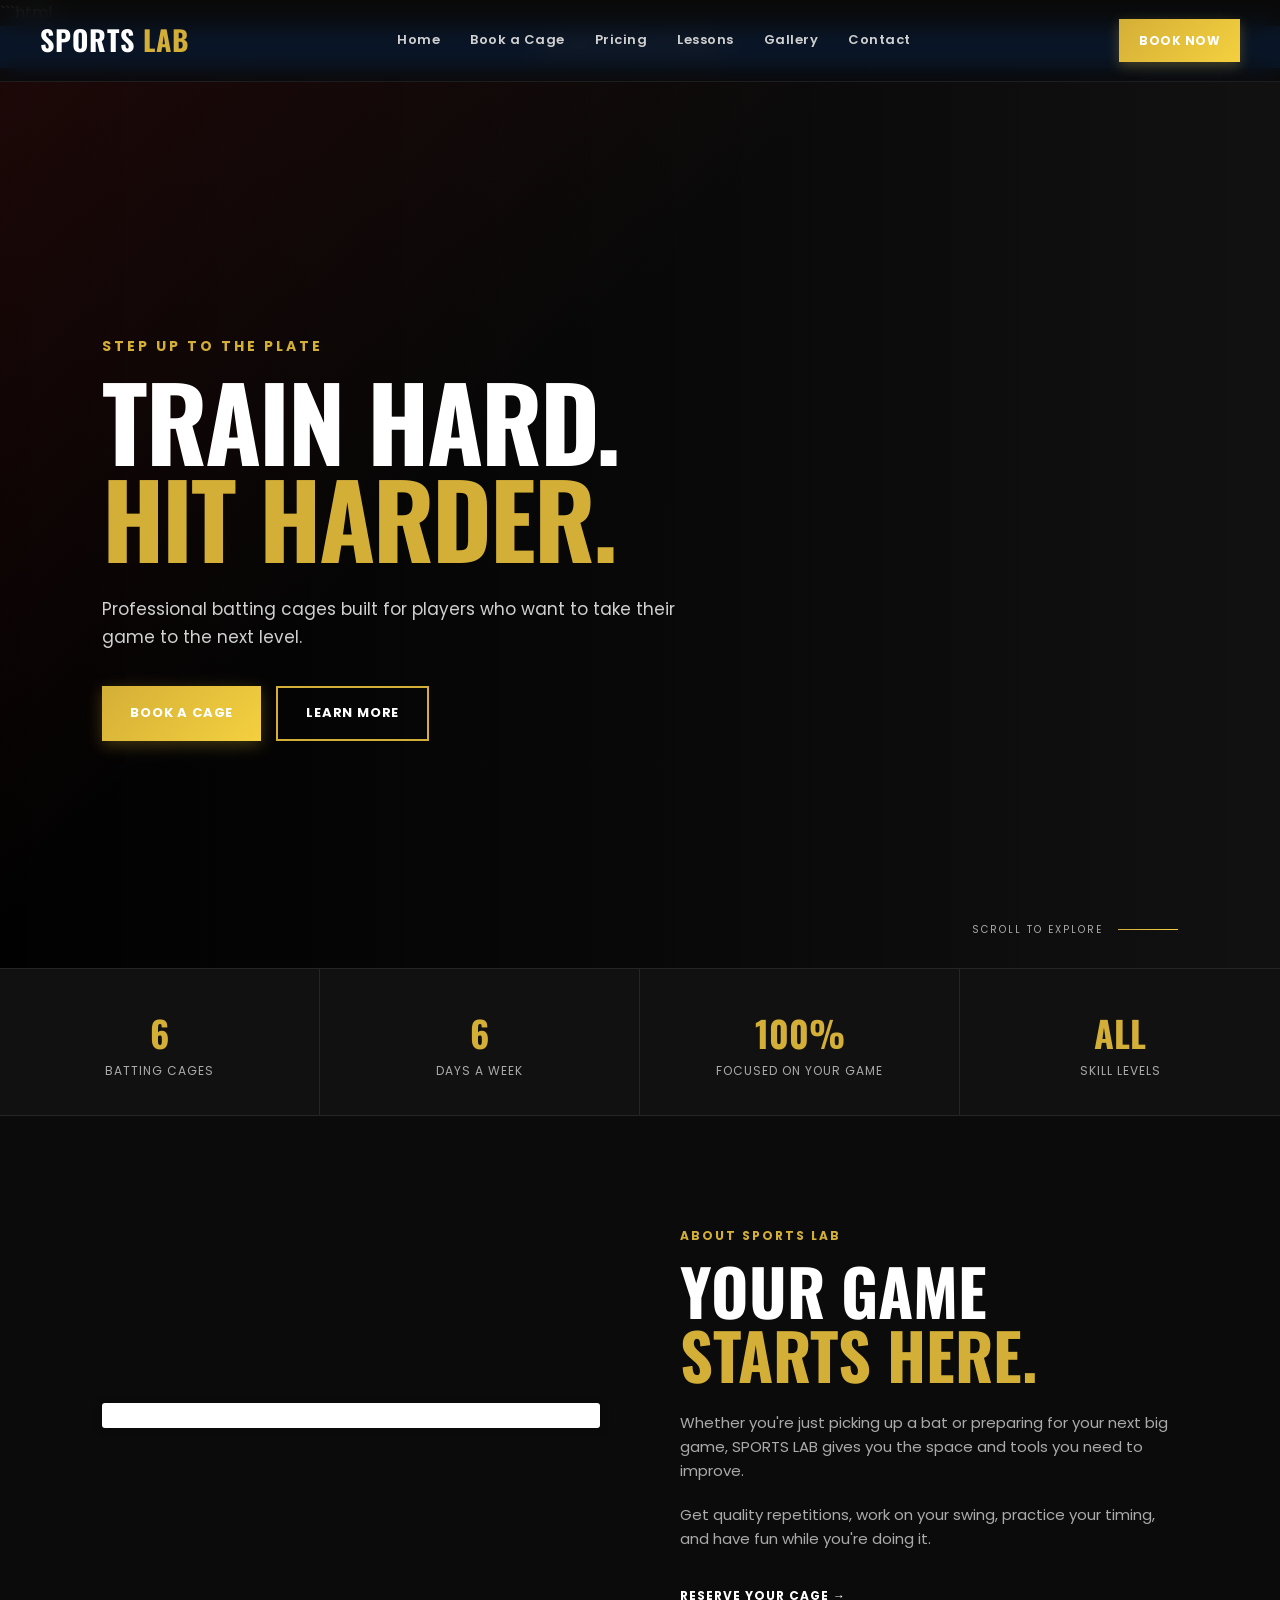
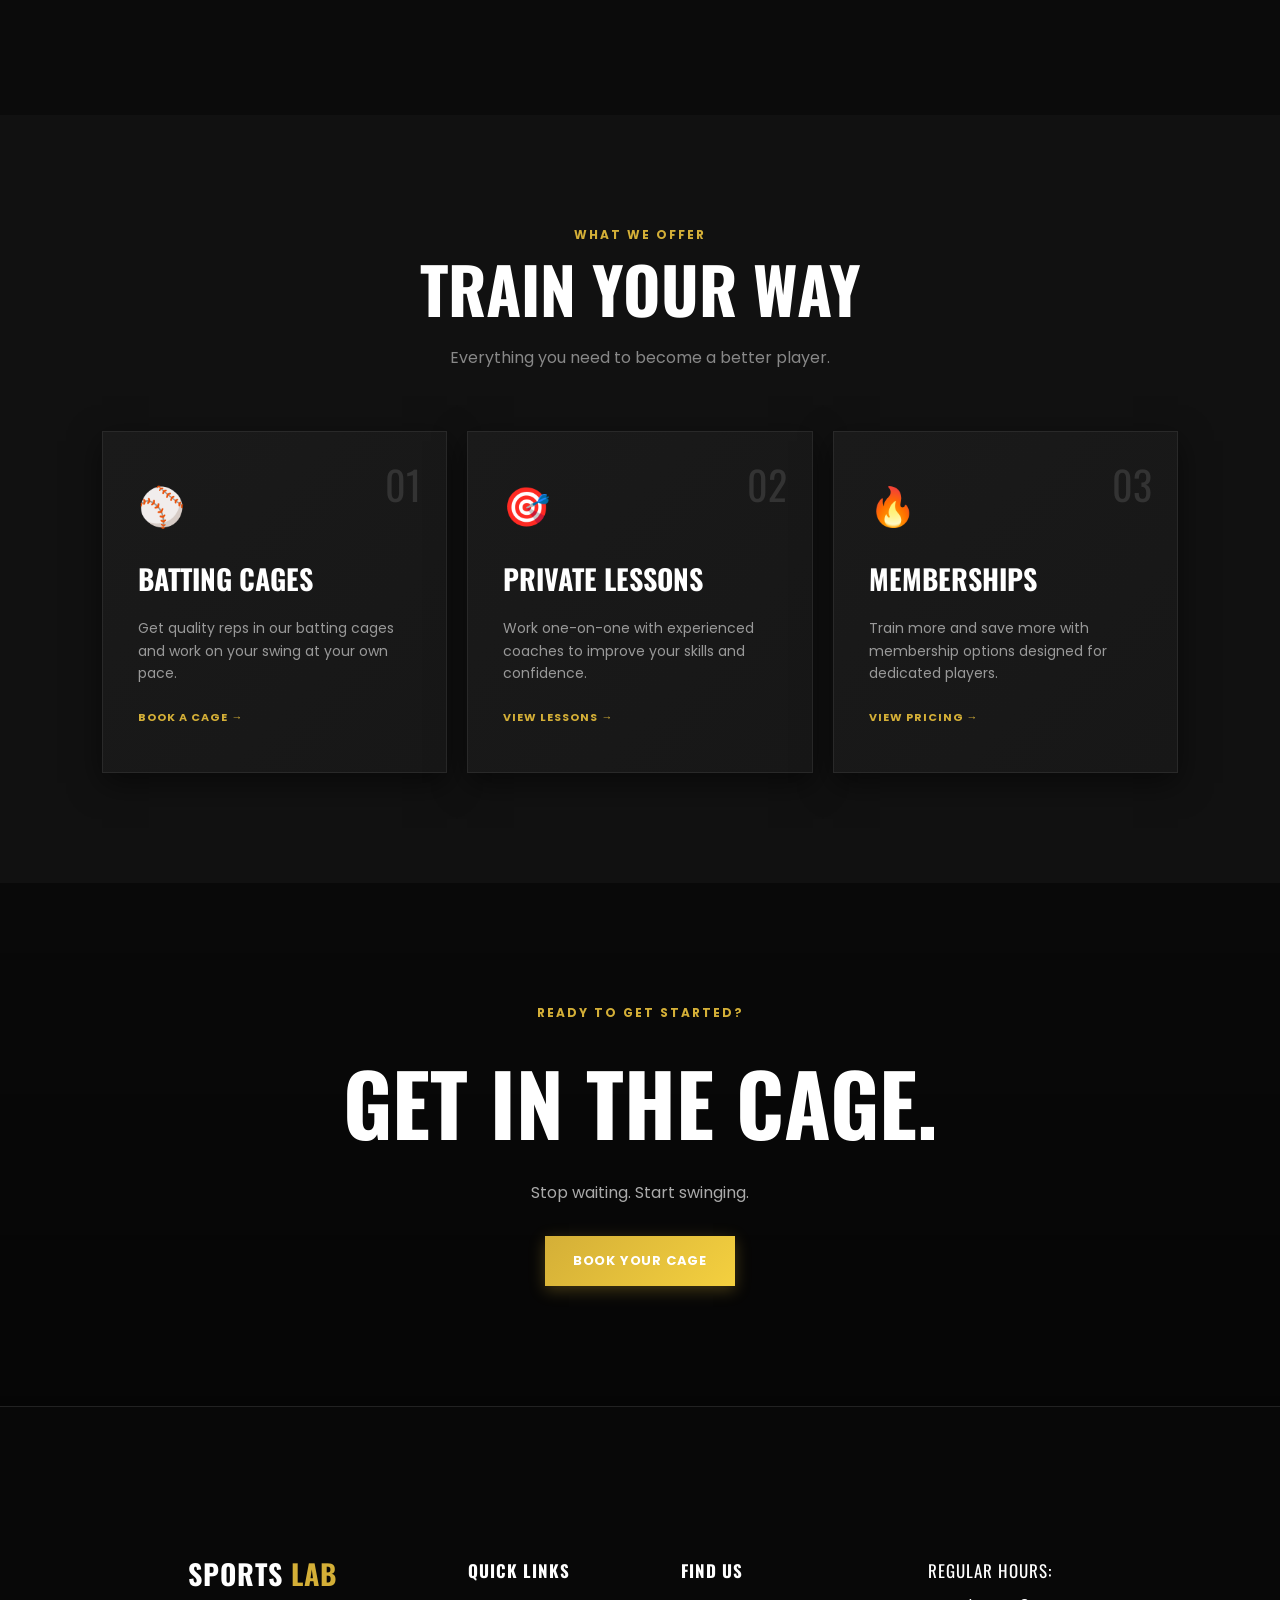
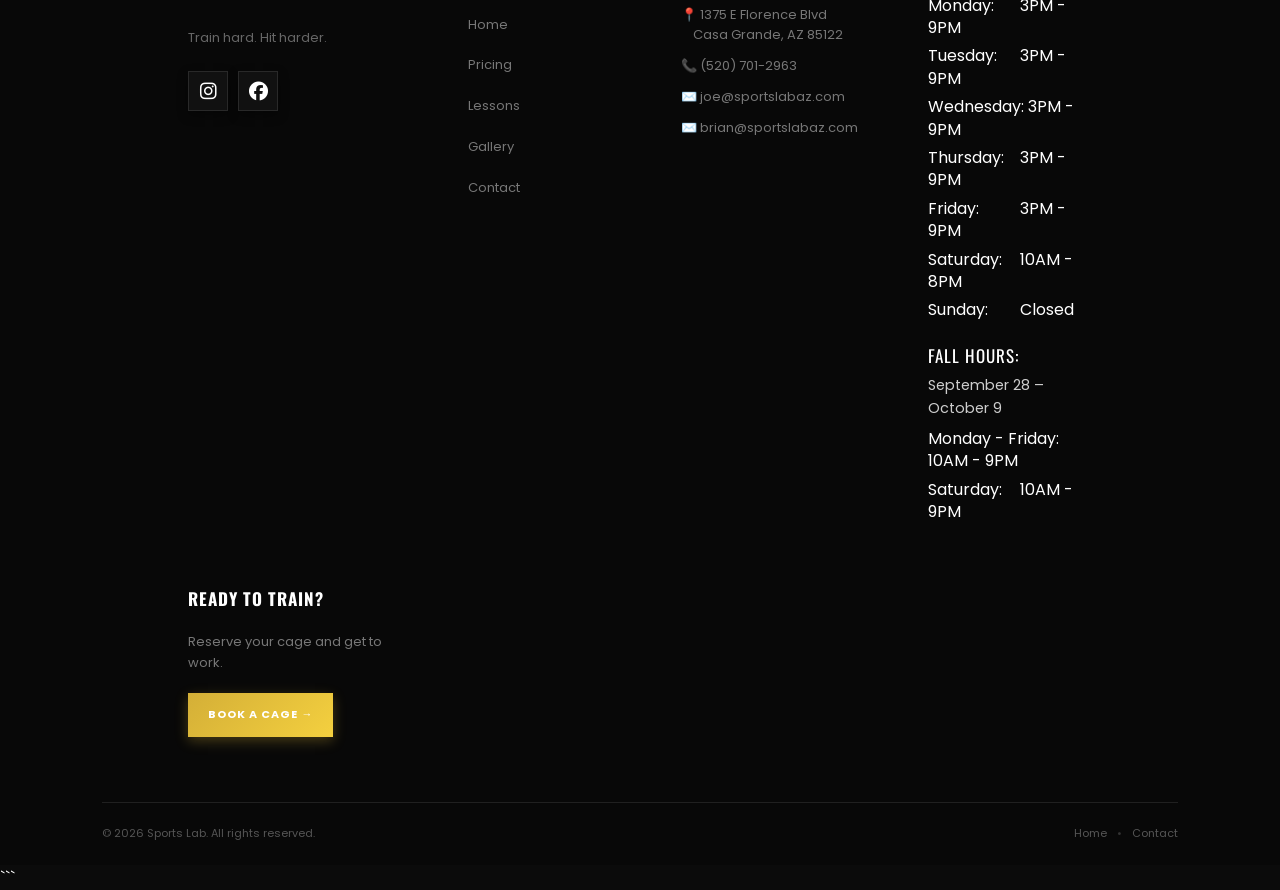
==== index.html @ 71f24343 "modified:   index.html" ====
```html
<!DOCTYPE html>
<html lang="en">
<head>

    <link rel="icon" type="image/png" href="favicon.png">

    <meta charset="UTF-8">
    <meta name="viewport" content="width=device-width, initial-scale=1.0">

    <title>
        Sports Lab | Batting Cages in Casa Grande, AZ
    </title>

    <meta
        name="description"
        content="Sports Lab offers batting cages, baseball and softball training, lessons, and cage rentals in Casa Grande, AZ. Book your cage today."
    >

    <link rel="stylesheet" href="css/style.css">

    <link
        rel="stylesheet"
        href="https://cdnjs.cloudflare.com/ajax/libs/font-awesome/6.5.2/css/all.min.css"
    >

    <link rel="preconnect" href="https://fonts.googleapis.com">
    <link rel="preconnect" href="https://fonts.gstatic.com" crossorigin>

    <link
        href="https://fonts.googleapis.com/css2?family=Oswald:wght@400;500;600;700&family=Poppins:wght@400;500;600;700&display=swap"
        rel="stylesheet"
    >

<style>

    /* ========================================
       HOURS NOTIFICATION
       ======================================== */

    .hours-notification {
        width: 100%;
        background: #0b5ed7;
        position: relative;
        z-index: 100;
        text-align: center;
    }

    .hours-notification a {
        display: flex;
        align-items: center;
        justify-content: center;
        gap: 9px;
        min-height: 42px;
        padding: 8px 15px;
        color: #ffffff;
        text-decoration: none;
        font-family: 'Poppins', sans-serif;
        font-size: 13px;
        font-weight: 600;
        letter-spacing: 0.5px;
        transition: background 0.2s ease;
    }

    .hours-notification a:hover {
        background: #084fae;
        color: #ffffff;
    }

    .notification-dot {
        width: 8px;
        height: 8px;
        background: #ffffff;
        border-radius: 50%;
        display: inline-block;
        animation: hoursPulse 1.5s infinite;
    }

    .notification-arrow {
        font-size: 14px;
        line-height: 1;
    }

    @keyframes hoursPulse {
        0%,
        100% {
            transform: scale(1);
            opacity: 1;
        }

        50% {
            transform: scale(1.35);
            opacity: 0.6;
        }
    }


    /* ========================================
       FOOTER HOURS
       ======================================== */

    .footer-hours-list {
        list-style: none;
        padding: 0;
        margin: 0;
    }

    .footer-hours h4 {
        font-weight: 400;
        margin-bottom: 10px;
    }

    .footer-hours-list {
        font-weight: 400;
    }

    .footer-hours-list li {
        margin-bottom: 6px;
        line-height: 1.4;
        font-weight: 400;
    }

    .footer-hours-list span {
        display: inline-block;
        min-width: 88px;
        font-weight: 400;
    }

    .footer-hours-list strong {
        font-weight: 400;
    }


    /* ========================================
       FALL HOURS
       ======================================== */

    .fall-hours {
        margin-top: 20px;
    }

    .fall-hours h4 {
        margin-bottom: 5px;
    }

    .fall-hours p {
        margin: 0 0 8px;
        font-size: 0.9rem;
        opacity: 0.8;
    }


    /* ========================================
       INSTAGRAM REEL
       ======================================== */

    .about-reel {
        width: 100%;
        display: flex;
        justify-content: center;
        align-items: flex-start;
    }

    .about-reel .instagram-media {
        width: 100% !important;
        max-width: 540px !important;
        min-width: 326px !important;
        margin: 0 auto !important;
    }


    /* ========================================
       MOBILE
       ======================================== */

    @media (max-width: 900px) {

        .about-reel {
            margin-bottom: 30px;
        }

        .about-reel .instagram-media {
            max-width: 540px !important;
        }

        .hours-notification a {
            font-size: 12px;
            min-height: 40px;
        }

    }

</style>

</head>


<body>


    <!-- ========================================
         NAVIGATION
         ======================================== -->

    <header class="navbar">

        <div class="nav-container">

            <a href="index.html" class="logo">
                SPORTS <span>LAB</span>
            </a>

            <nav class="nav-links" id="navLinks">

                <a href="index.html">
                    Home
                </a>

                <a href="booking/">
                    Book a Cage
                </a>

                <a href="pricing/">
                    Pricing
                </a>

                <a href="soon/">
                    Lessons
                </a>

                <a href="gallery/">
                    Gallery
                </a>

                <a href="contact/">
                    Contact
                </a>

            </nav>

            <a
                href="../booking/"
                class="nav-button"
            >
                BOOK NOW
            </a>

            <button
                class="menu-toggle"
                id="menuToggle"
                aria-label="Open navigation menu"
                aria-expanded="false"
            >

                <span></span>
                <span></span>
                <span></span>

            </button>

        </div>

    </header>


    <!-- ========================================
         NEW HOURS NOTIFICATION
         ======================================== -->

    <div class="hours-notification">

        <a href="#hours">

            <span class="notification-dot"></span>

            NEW HOURS AVAILABLE

            <span class="notification-arrow">
                ↓
            </span>

        </a>

    </div>


    <!-- ========================================
         HERO
         ======================================== -->

    <main>

        <section class="hero">

            <div class="hero-overlay"></div>

            <div class="hero-content">

                <p class="hero-small">
                    STEP UP TO THE PLATE
                </p>

                <h1>
                    TRAIN HARD.<br>
                    <span>HIT HARDER.</span>
                </h1>

                <p class="hero-description">
                    Professional batting cages built for players
                    who want to take their game to the next level.
                </p>

                <div class="hero-buttons">

                    <a
                        href="../booking/"
                        class="btn btn-primary"
                    >
                        BOOK A CAGE
                    </a>

                    <a
                        href="#about"
                        class="btn btn-secondary"
                    >
                        LEARN MORE
                    </a>

                </div>

            </div>

            <div class="scroll-indicator">

                <span>
                    SCROLL TO EXPLORE
                </span>

                <div class="scroll-line"></div>

            </div>

        </section>


        <!-- ========================================
             QUICK STATS
             ======================================== -->

        <section class="stats">

            <div class="stat">

                <strong>
                    6
                </strong>

                <span>
                    Batting Cages
                </span>

            </div>


            <div class="stat">

                <strong>
                    6
                </strong>

                <span>
                    Days a Week
                </span>

            </div>


            <div class="stat">

                <strong>
                    100%
                </strong>

                <span>
                    Focused on Your Game
                </span>

            </div>


            <div class="stat">

                <strong>
                    ALL
                </strong>

                <span>
                    Skill Levels
                </span>

            </div>

        </section>


        <!-- ========================================
             ABOUT
             ======================================== -->

        <section
            class="about section"
            id="about"
        >

            <div class="section-container">


                <div class="about-reel">

                    <blockquote
                        class="instagram-media"
                        data-instgrm-permalink="https://www.instagram.com/reel/Ddj-R8BSYJc/?utm_source=ig_embed&amp;utm_campaign=loading"
                        data-instgrm-version="14"
                        style="background:#FFF; border:0; border-radius:3px; box-shadow:0 0 1px 0 rgba(0,0,0,0.5),0 1px 10px 0 rgba(0,0,0,0.15); margin:1px; max-width:540px; min-width:326px; padding:0; width:calc(100% - 2px);"
                    >

                        <a
                            href="https://www.instagram.com/reel/Ddj-R8BSYJc/?utm_source=ig_embed&amp;utm_campaign=loading"
                            target="_blank"
                            rel="noopener noreferrer"
                        >
                            View this post on Instagram
                        </a>

                    </blockquote>

                </div>


                <div class="about-content">

                    <p class="section-label">
                        ABOUT SPORTS LAB
                    </p>

                    <h2>
                        YOUR GAME<br>
                        <span>STARTS HERE.</span>
                    </h2>

                    <p>
                        Whether you're just picking up a bat or preparing
                        for your next big game, SPORTS LAB gives you
                        the space and tools you need to improve.
                    </p>

                    <p>
                        Get quality repetitions, work on your swing,
                        practice your timing, and have fun while you're
                        doing it.
                    </p>

                    <a
                        href="../booking/"
                        class="text-button"
                    >
                        RESERVE YOUR CAGE →
                    </a>

                </div>

            </div>

        </section>


        <!-- ========================================
             SERVICES
             ======================================== -->

        <section class="services section">

            <div class="section-heading">

                <p class="section-label">
                    WHAT WE OFFER
                </p>

                <h2>
                    TRAIN YOUR WAY
                </h2>

                <p>
                    Everything you need to become a better player.
                </p>

            </div>


            <div class="service-grid">


                <!-- SERVICE 01 -->

                <div class="service-card">

                    <div class="service-number">
                        01
                    </div>

                    <div class="service-icon">
                        ⚾
                    </div>

                    <h3>
                        BATTING CAGES
                    </h3>

                    <p>
                        Get quality reps in our batting cages
                        and work on your swing at your own pace.
                    </p>

                    <a href="../booking/">
                        BOOK A CAGE →
                    </a>

                </div>


                <!-- SERVICE 02 -->

                <div class="service-card">

                    <div class="service-number">
                        02
                    </div>

                    <div class="service-icon">
                        🎯
                    </div>

                    <h3>
                        PRIVATE LESSONS
                    </h3>

                    <p>
                        Work one-on-one with experienced coaches
                        to improve your skills and confidence.
                    </p>

                    <a href="../soon/">
                        VIEW LESSONS →
                    </a>

                </div>


                <!-- SERVICE 03 -->

                <div class="service-card">

                    <div class="service-number">
                        03
                    </div>

                    <div class="service-icon">
                        🔥
                    </div>

                    <h3>
                        MEMBERSHIPS
                    </h3>

                    <p>
                        Train more and save more with membership
                        options designed for dedicated players.
                    </p>

                    <a href="../pricing/">
                        VIEW PRICING →
                    </a>

                </div>

            </div>

        </section>


        <!-- ========================================
             CTA
             ======================================== -->

        <section class="cta">

            <div class="cta-content">

                <p class="section-label">
                    READY TO GET STARTED?
                </p>

                <h2>
                    GET IN THE CAGE.
                </h2>

                <p>
                    Stop waiting. Start swinging.
                </p>

                <a
                    href="../booking/"
                    class="btn btn-primary"
                >
                    BOOK YOUR CAGE
                </a>

            </div>

        </section>

    </main>


    <!-- ========================================
         FOOTER
         ======================================== -->

    <footer class="footer">

        <div class="footer-container">


            <!-- BRAND -->

            <div class="footer-brand">

                <a
                    href="../"
                    class="logo"
                >
                    SPORTS <span>LAB</span>
                </a>

                <p>
                    Train hard. Hit harder.
                </p>

                <div class="social-links">


                    <!-- INSTAGRAM -->

                    <a
                        href="https://www.instagram.com/sportslab_az/"
                        target="_blank"
                        rel="noopener noreferrer"
                        aria-label="Instagram"
                    >

                        <i class="fa-brands fa-instagram"></i>

                    </a>


                    <!-- FACEBOOK -->

                    <a
                        href="https://www.facebook.com/share/1HDGzncBon/?mibextid=wwXIfr"
                        target="_blank"
                        rel="noopener noreferrer"
                        aria-label="Facebook"
                    >

                        <i class="fa-brands fa-facebook"></i>

                    </a>

                </div>

            </div>


            <!-- QUICK LINKS -->

            <div class="footer-links">

                <h4>
                    QUICK LINKS
                </h4>

                <a href="../">
                    Home
                </a>

                <a href="../pricing/">
                    Pricing
                </a>

                <a href="../soon/">
                    Lessons
                </a>

                <a href="../gallery/">
                    Gallery
                </a>

                <a href="../contact/">
                    Contact
                </a>

            </div>


            <!-- CONTACT -->

            <div class="footer-contact">

                <h4>
                    FIND US
                </h4>

                <a
                    href="https://www.google.com/maps?q=1375+East+Florence+Boulevard,+Casa+Grande,+AZ+85122"
                    target="_blank"
                    rel="noopener noreferrer"
                >
                    📍 1375 E Florence Blvd<br>
                    &nbsp;&nbsp;&nbsp;&nbsp;Casa Grande, AZ 85122
                </a>

                <p>

                    📞

                    <a href="tel:5207012963">
                        (520) 701-2963
                    </a>

                </p>

                <a href="mailto:joe@sportslabaz.com">
                    ✉️ joe@sportslabaz.com
                </a>

                <a href="mailto:brian@sportslabaz.com">
                    ✉️ brian@sportslabaz.com
                </a>

            </div>


            <!-- HOURS -->

            <div
                class="footer-hours"
                id="hours"
            >

                <h4>
                    REGULAR HOURS:
                </h4>

                <ul class="footer-hours-list">

                    <li>
                        <span>Monday:</span>
                        3PM - 9PM
                    </li>

                    <li>
                        <span>Tuesday:</span>
                        3PM - 9PM
                    </li>

                    <li>
                        <span>Wednesday:</span>
                        3PM - 9PM
                    </li>

                    <li>
                        <span>Thursday:</span>
                        3PM - 9PM
                    </li>

                    <li>
                        <span>Friday:</span>
                        3PM - 9PM
                    </li>

                    <li>
                        <span>Saturday:</span>
                        10AM - 8PM
                    </li>

                    <li>
                        <span>Sunday:</span>
                        Closed
                    </li>

                </ul>


                <!-- FALL HOURS -->

                <div class="fall-hours">

                    <h4>
                        FALL HOURS:
                    </h4>

                    <p>
                        September 28 – October 9
                    </p>

                    <ul class="footer-hours-list">

                        <li>
                            <span>Monday - Friday:</span>
                            10AM - 9PM
                        </li>

                        <li>
                            <span>Saturday:</span>
                            10AM - 9PM
                        </li>

                    </ul>

                </div>

            </div>


            <!-- BOOKING -->

            <div class="footer-book">

                <h4>
                    READY TO TRAIN?
                </h4>

                <p>
                    Reserve your cage and
                    get to work.
                </p>

                <a
                    href="../booking/"
                    class="footer-book-button"
                    target="_blank"
                    rel="noopener noreferrer"
                >
                    BOOK A CAGE →
                </a>

            </div>

        </div>


        <!-- ========================================
             BOTTOM BAR
             ======================================== -->

        <div class="footer-bottom">

            <p>
                © 2026 Sports Lab. All rights reserved.
            </p>

            <div class="footer-bottom-links">

                <a href="../">
                    Home
                </a>

                <span>
                    •
                </span>

                <a href="../contact/">
                    Contact
                </a>

            </div>

        </div>

    </footer>


    <script
        async
        src="//www.instagram.com/embed.js"
    ></script>

    <script src="js/main.js"></script>

</body>
</html>
```
---- css/style.css ----
/* ========================================
   RESET
======================================== */

* {
    margin: 0;
    padding: 0;
    box-sizing: border-box;
}

html {
    scroll-behavior: smooth;
}

body {
    font-family: "Poppins", sans-serif;
    background: #0b0b0b;
    color: #ffffff;
    line-height: 1.6;
}

a {
    color: inherit;
    text-decoration: none;
}

button {
    font-family: inherit;
}


/* ========================================
   NAVIGATION
======================================== */

.navbar {
    position: fixed;
    top: 0;
    left: 0;
    width: 100%;
    z-index: 1000;

    background: rgba(10, 10, 10, 0.85);
    backdrop-filter: blur(12px);

    border-bottom: 1px solid rgba(255, 255, 255, 0.08);
}

.nav-container {
    max-width: 1400px;
    margin: auto;

    padding: 18px 40px;

    display: flex;
    align-items: center;
    justify-content: space-between;
    gap: 30px;
}

.logo {
    font-family: "Oswald", sans-serif;
    font-size: 28px;
    font-weight: 700;
    letter-spacing: 1px;
    white-space: nowrap;
}

.logo span {
    color: #D4AF37;
}

.nav-links {
    display: flex;
    align-items: center;
    gap: 30px;
}

.nav-links a {
    position: relative;

    font-size: 13px;
    font-weight: 600;
    letter-spacing: 0.5px;

    color: #d0d0d0;

    transition: all 0.3s cubic-bezier(0.34, 1.56, 0.64, 1);
}

.nav-links a:hover,
.nav-links a.active {
    color: #ffffff;
    text-shadow: 0 0 8px rgba(212, 175, 55, 0.4);
}

.nav-links a::after {
    content: "";

    position: absolute;
    left: 0;
    bottom: -7px;

    width: 0;
    height: 2px;

    background: linear-gradient(135deg, #D4AF37, #F4D03F);

    transition: all 0.3s cubic-bezier(0.34, 1.56, 0.64, 1);
}

.nav-links a:hover::after,
.nav-links a.active::after {
    width: 100%;
}

.nav-button {
    padding: 12px 20px;

    background: linear-gradient(135deg, #D4AF37, #F4D03F);

    font-size: 12px;
    font-weight: 700;
    letter-spacing: 0.5px;

    transition: all 0.3s ease;
    box-shadow: 0 4px 12px rgba(212, 175, 55, 0.3);
    border: none;
    cursor: pointer;
}

.nav-button:hover {
    background: linear-gradient(135deg, #F4D03F, #FFE66D);
    transform: translateY(-3px) scale(1.08);
    box-shadow: 0 6px 20px rgba(212, 175, 55, 0.5);
}

.menu-toggle {
    display: none;

    border: none;
    background: none;

    color: white;
    font-size: 28px;

    cursor: pointer;
}


/* ========================================
   HERO
======================================== */

.hero {
    min-height: 100vh;

    position: relative;

    display: flex;
    align-items: center;

    padding: 140px 8% 100px;

    overflow: hidden;

    background:
        linear-gradient(
            90deg,
            rgba(0, 0, 0, 0.95),
            rgba(0, 0, 0, 0.65),
            rgba(0, 0, 0, 0.25)
        ),
        url("../images/hero.jpg") center/cover no-repeat;

    background-color: #171717;
}

.hero-overlay {
    position: absolute;
    inset: 0;

    background:
        linear-gradient(
            135deg,
            rgba(229, 57, 53, 0.12),
            transparent 40%
        );
}

.hero-content {
    position: relative;
    z-index: 2;

    max-width: 800px;
}

.hero-small {
    margin-bottom: 15px;

    color: #D4AF37;

    font-size: 14px;
    font-weight: 700;

    letter-spacing: 3px;
}

.hero h1 {
    font-family: "Oswald", sans-serif;

    font-size: clamp(60px, 8vw, 110px);
    line-height: 0.95;

    font-weight: 700;

    letter-spacing: -2px;
}

.hero h1 span {
    color: #D4AF37;
}

.hero-description {
    max-width: 600px;

    margin-top: 30px;

    color: #d0d0d0;

    font-size: 17px;
}

.hero-buttons {
    display: flex;
    gap: 15px;

    margin-top: 35px;
}

.btn {
    display: inline-flex;
    align-items: center;
    justify-content: center;

    padding: 15px 28px;

    font-size: 13px;
    font-weight: 700;
    letter-spacing: 0.8px;

    transition: all 0.3s ease;
    position: relative;
    overflow: hidden;
    border: none;
    cursor: pointer;
}

.btn-primary {
    background: linear-gradient(135deg, #D4AF37, #F4D03F);
    box-shadow: 0 4px 15px rgba(212, 175, 55, 0.3);
}

.btn-primary:hover {
    background: linear-gradient(135deg, #F4D03F, #FFE66D);
    transform: translateY(-4px) scale(1.05);
    box-shadow: 0 8px 25px rgba(212, 175, 55, 0.5);
    animation: goldShimmer 0.6s ease-in-out;
}

.btn-secondary {
    border: 2px solid #D4AF37;
    background: transparent;
    color: white;
}

.btn-secondary:hover {
    background: #D4AF37;
    color: #111;
    transform: translateY(-4px) scale(1.05);
    box-shadow: 0 8px 25px rgba(212, 175, 55, 0.4);
}

.scroll-indicator {
    position: absolute;
    bottom: 30px;
    right: 8%;

    display: flex;
    align-items: center;
    gap: 15px;

    color: #aaa;

    font-size: 10px;
    letter-spacing: 2px;
}

.scroll-line {
    width: 60px;
    height: 1px;

    background: linear-gradient(135deg, #D4AF37, #F4D03F);
}


/* ========================================
   STATS
======================================== */

.stats {
    display: grid;
    grid-template-columns: repeat(4, 1fr);

    border-top: 1px solid #252525;
    border-bottom: 1px solid #252525;

    background: #111;
}

.stat {
    padding: 35px 20px;

    text-align: center;

    border-right: 1px solid #252525;
}

.stat:last-child {
    border-right: none;
}

.stat strong {
    display: block;

    font-family: "Oswald", sans-serif;

    font-size: 36px;

    color: #D4AF37;
}

.stat span {
    color: #aaa;

    font-size: 12px;
    text-transform: uppercase;
    letter-spacing: 1px;
}


/* ========================================
   GENERAL SECTIONS
======================================== */

.section {
    padding: 110px 8%;
}

.section-container {
    max-width: 1250px;
    margin: auto;
}

.section-label {
    margin-bottom: 12px;

    color: #D4AF37;

    font-size: 12px;
    font-weight: 700;

    letter-spacing: 2px;
}

.section h2 {
    font-family: "Oswald", sans-serif;

    font-size: clamp(45px, 5vw, 70px);
    line-height: 1;

    margin-bottom: 25px;
}

.section h2 span {
    color: #D4AF37;
}


/* ========================================
   ABOUT
======================================== */

.about {
    background: #0b0b0b;
}

.about .section-container {
    display: grid;
    grid-template-columns: 1fr 1fr;

    align-items: center;

    gap: 80px;
}

.about-image {
    min-height: 500px;
}

.image-placeholder {
    width: 100%;
    height: 100%;
    min-height: 500px;

    display: flex;
    align-items: center;
    justify-content: center;

    background:
        linear-gradient(
            135deg,
            #242424,
            #111
        );

    border: 1px solid #292929;

    color: #555;

    font-family: "Oswald", sans-serif;
    letter-spacing: 2px;
}

.about-content p:not(.section-label) {
    margin-bottom: 20px;

    color: #aaa;

    font-size: 15px;
}

.text-button {
    display: inline-block;

    margin-top: 15px;

    color: #ffffff;

    font-size: 12px;
    font-weight: 700;

    letter-spacing: 1px;

    transition: all 0.3s cubic-bezier(0.34, 1.56, 0.64, 1);
}

.text-button:hover {
    color: #D4AF37;
    text-shadow: 0 0 10px rgba(212, 175, 55, 0.6);
}


/* ========================================
   SERVICES
======================================== */

.services {
    background: #111;
}

.section-heading {
    max-width: 700px;

    margin: 0 auto 60px;

    text-align: center;
}

.section-heading > p:last-child {
    color: #888;
}

.service-grid {
    max-width: 1250px;

    margin: auto;

    display: grid;
    grid-template-columns: repeat(3, 1fr);

    gap: 20px;
}

.service-card {
    position: relative;

    padding: 45px 35px;

    background: linear-gradient(135deg, #1a1a1a 0%, #171717 100%);

    border: 1px solid #292929;

    transition: all 0.4s cubic-bezier(0.34, 1.56, 0.64, 1);
    box-shadow: 0 10px 30px rgba(0, 0, 0, 0.5);
}

.service-card:hover {
    transform: translateY(-12px) scale(1.02);

    border-color: #D4AF37;
    box-shadow: 0 20px 50px rgba(212, 175, 55, 0.3);
}

.service-number {
    position: absolute;

    top: 20px;
    right: 25px;

    color: #333;

    font-family: "Oswald", sans-serif;
    font-size: 40px;
}

.service-icon {
    margin-bottom: 20px;

    font-size: 38px;
}

.service-card h3 {
    margin-bottom: 15px;

    font-family: "Oswald", sans-serif;

    font-size: 28px;
}

.service-card p {
    margin-bottom: 25px;

    color: #999;

    font-size: 14px;
}

.service-card a {
    color: #D4AF37;

    font-size: 11px;
    font-weight: 700;

    letter-spacing: 1px;
    transition: all 0.3s cubic-bezier(0.34, 1.56, 0.64, 1);
}

.service-card a:hover {
    color: #F4D03F;
    text-shadow: 0 0 10px rgba(244, 208, 63, 0.6);
}


/* ========================================
   CTA
======================================== */

.cta {
    padding: 120px 8%;

    text-align: center;

    background:
        linear-gradient(
            rgba(0, 0, 0, 0.75),
            rgba(0, 0, 0, 0.85)
        ),
        #242424;
}

.cta-content {
    max-width: 700px;
    margin: auto;
}

.cta h2 {
    margin-bottom: 10px;

    font-family: "Oswald", sans-serif;

    font-size: clamp(50px, 7vw, 85px);
}

.cta p:not(.section-label) {
    margin-bottom: 30px;

    color: #aaa;
}


/* ========================================
   FOOTER
======================================== */

.footer {
    background: #080808;
}

.footer-container {
    max-width: 1250px;

    margin: auto;

    padding: 70px 8%;

    display: grid;
    grid-template-columns: 2fr 1fr 1.5fr;

    gap: 50px;
}

.footer-brand p {
    margin-top: 15px;

    color: #777;

    font-size: 13px;
}

.footer h4 {
    margin-bottom: 20px;

    font-size: 12px;
    letter-spacing: 1px;
}

.footer-links {
    display: flex;
    flex-direction: column;
    gap: 10px;
}

.footer-links a {
    color: #888;

    font-size: 13px;

    transition: all 0.3s cubic-bezier(0.34, 1.56, 0.64, 1);
}

.footer-links a:hover {
    color: #D4AF37;
    text-shadow: 0 0 10px rgba(212, 175, 55, 0.5);
}

.footer-contact p {
    margin-bottom: 8px;

    color: #888;

    font-size: 13px;
}

.footer-bottom {
    padding: 20px;

    text-align: center;

    border-top: 1px solid #1d1d1d;

    color: #555;

    font-size: 11px;
}


/* ========================================
   MOBILE
======================================== */

@media (max-width: 900px) {

    .nav-links,
    .nav-button {
        display: none;
    }

    .menu-toggle {
        display: block;
    }

    .nav-container {
        padding: 16px 20px;
    }

    .hero {
        padding-left: 6%;
        padding-right: 6%;
    }

    .stats {
        grid-template-columns: repeat(2, 1fr);
    }

    .about .section-container {
        grid-template-columns: 1fr;

        gap: 40px;
    }

    .about-image {
        min-height: 350px;
    }

    .image-placeholder {
        min-height: 350px;
    }

    .service-grid {
        grid-template-columns: 1fr;
    }

    .footer-container {
        grid-template-columns: 1fr 1fr;
    }

}


@media (max-width: 600px) {

    .hero h1 {
        font-size: 60px;
    }

    .hero-description {
        font-size: 15px;
    }

    .hero-buttons {
        flex-direction: column;
    }

    .btn {
        width: 100%;
    }

    .stats {
        grid-template-columns: 1fr 1fr;
    }

    .stat {
        padding: 25px 10px;
    }

    .stat strong {
        font-size: 28px;
    }

    .section {
        padding: 80px 6%;
    }

    .footer-container {
        grid-template-columns: 1fr;
    }

}

@media (max-width: 900px) {

    .nav-links.mobile-open {
        display: flex;

        position: absolute;
        top: 70px;
        left: 0;

        width: 100%;

        padding: 25px;

        flex-direction: column;
        align-items: flex-start;

        background: #111;

        border-bottom: 1px solid #292929;
    }

}

/* ========================================
   PAGE HERO
======================================== */

.page-hero {
    min-height: 55vh;

    padding: 170px 8% 90px;

    display: flex;
    align-items: center;
    justify-content: center;

    text-align: center;

    background:
        linear-gradient(
            rgba(0, 0, 0, 0.75),
            rgba(0, 0, 0, 0.9)
        ),
        #191919;
}

.page-hero-content {
    max-width: 800px;
}

.page-hero h1 {
    margin-bottom: 20px;

    font-family: "Oswald", sans-serif;

    font-size: clamp(65px, 9vw, 110px);

    line-height: 0.95;
}

.page-hero-content > p:last-child {
    color: #aaa;
    font-size: 16px;
}


/* ========================================
   PRICING SECTION
======================================== */

.pricing-section {
    padding: 110px 8%;

    background: #0b0b0b;
}

/* ========================================
   PRICING GRID
======================================== */

.pricing-grid {
    display: flex;
    justify-content: center;
    align-items: stretch;
    gap: 35px;

    width: 100%;
    max-width: 950px;

    margin: 0 auto;

    flex-wrap: wrap;
}


/* ========================================
   PRICING CARDS
======================================== */

.pricing-card {
    width: 100%;
    max-width: 400px;

    min-height: 430px;

    padding: 45px 40px;

    display: flex;
    flex-direction: column;

    justify-content: space-between;

    background: #151515;

    border: 1px solid #292929;

    transition: 0.3s ease;
}

.pricing-card:hover {
    transform: translateY(-6px);

    border-color: #e53935;
}


/* ========================================
   MOBILE
======================================== */

@media (max-width: 700px) {

    .pricing-grid {
        gap: 20px;
    }

    .pricing-card {
        max-width: 100%;

        min-height: 400px;

        padding: 35px 25px;
    }

}

.pricing-card:hover {
    transform: translateY(-10px) scale(1.02);
    border-color: #D4AF37;
    box-shadow: 0 20px 50px rgba(212, 175, 55, 0.25);
}

.pricing-card.featured {
    border: 2px solid #D4AF37;
    box-shadow: 0 15px 40px rgba(212, 175, 55, 0.2);
}

.popular-badge {
    position: absolute;

    top: 0;
    left: 50%;

    transform: translate(-50%, -50%);

    padding: 7px 16px;

    background: linear-gradient(135deg, #D4AF37, #F4D03F);

    font-size: 10px;
    font-weight: 700;

    letter-spacing: 1px;

    white-space: nowrap;
}

.pricing-label {
    margin-bottom: 8px;

    color: #D4AF37;

    font-size: 11px;
    font-weight: 700;

    letter-spacing: 1.5px;
}

.pricing-card h3 {
    font-family: "Oswald", sans-serif;

    font-size: 32px;
}

.price {
    margin: 20px 0 5px;

    font-family: "Oswald", sans-serif;

    font-size: 65px;

    line-height: 1;
}

.price span {
    font-size: 30px;
    color: #D4AF37;
}

.price-description {
    color: #777;

    font-size: 13px;
}

.pricing-features {
    margin: 30px 0;

    padding-top: 25px;

    border-top: 1px solid #292929;

    list-style: none;
}

.pricing-features li {
    margin-bottom: 13px;

    color: #aaa;

    font-size: 13px;
}

.pricing-button {
    display: block;

    padding: 14px;

    text-align: center;

    background: #252525;

    font-size: 11px;
    font-weight: 700;

    letter-spacing: 1px;

    transition: all 0.3s ease;
    cursor: pointer;
    border: none;
}

.pricing-button:hover,
.pricing-card.featured .pricing-button {
    background: linear-gradient(135deg, #D4AF37, #F4D03F);
    transform: translateY(-3px) scale(1.02);
    box-shadow: 0 6px 20px rgba(212, 175, 55, 0.4);
}


/* ========================================
   MEMBERSHIPS
======================================== */

.membership-section {
    padding: 110px 8%;

    background: #111;
}

.membership-grid {
    max-width: 1200px;

    margin: 60px auto 0;

    display: grid;
    grid-template-columns: repeat(3, 1fr);

    gap: 20px;
}

.membership-card {
    position: relative;

    padding: 40px 35px;

    background: linear-gradient(135deg, #1a1a1a 0%, #171717 100%);

    border: 1px solid #292929;

    text-align: center;

    transition: all 0.4s cubic-bezier(0.34, 1.56, 0.64, 1);
    box-shadow: 0 10px 30px rgba(0, 0, 0, 0.5);
}

.membership-card:hover {
    transform: translateY(-10px) scale(1.02);
    box-shadow: 0 20px 50px rgba(212, 175, 55, 0.2);
}

.membership-featured {
    border-color: #D4AF37;
    box-shadow: 0 15px 40px rgba(212, 175, 55, 0.2);
}

.membership-badge {
    position: absolute;

    top: 0;
    left: 50%;

    transform: translate(-50%, -50%);

    padding: 7px 15px;

    background: linear-gradient(135deg, #D4AF37, #F4D03F);

    font-size: 10px;
    font-weight: 700;

    letter-spacing: 1px;

    white-space: nowrap;
}

.membership-icon {
    margin-bottom: 15px;

    font-size: 40px;
}

.membership-card h3 {
    font-family: "Oswald", sans-serif;

    font-size: 30px;
}

.membership-price {
    margin: 15px 0;

    font-family: "Oswald", sans-serif;

    font-size: 45px;
}

.membership-price span {
    color: #777;

    font-family: "Poppins", sans-serif;

    font-size: 13px;
}

.membership-card > p {
    min-height: 45px;

    margin-bottom: 25px;

    color: #888;

    font-size: 13px;
}

.membership-card ul {
    padding: 20px 0;

    border-top: 1px solid #292929;

    list-style: none;

    text-align: left;
}

.membership-card li {
    margin-bottom: 12px;

    color: #aaa;

    font-size: 13px;
}

.membership-button {
    display: block;

    padding: 13px;

    background: #252525;

    font-size: 11px;
    font-weight: 700;

    letter-spacing: 1px;

    transition: all 0.3s ease;
    cursor: pointer;
    border: none;
}

.membership-button:hover {
    background: linear-gradient(135deg, #D4AF37, #F4D03F);
    transform: translateY(-3px) scale(1.02);
    box-shadow: 0 6px 20px rgba(212, 175, 55, 0.4);
}


/* ========================================
   PRICING CTA
======================================== */

.pricing-cta {
    padding: 110px 8%;

    background: #0b0b0b;

    text-align: center;
}

.pricing-cta > div {
    max-width: 700px;

    margin: auto;
}

.pricing-cta h2 {
    margin-bottom: 15px;

    font-family: "Oswald", sans-serif;

    font-size: clamp(45px, 6vw, 75px);

    line-height: 1;
}

.pricing-cta p:not(.section-label) {
    margin-bottom: 30px;

    color: #888;
}


/* ========================================
   PRICING MOBILE
======================================== */

@media (max-width: 900px) {

    .pricing-grid,
    .membership-grid {
        grid-template-columns: 1fr;

        max-width: 550px;
    }

    .pricing-card,
    .membership-card {
        width: 100%;
    }

}

@media (max-width: 600px) {

    .page-hero {
        min-height: 45vh;

        padding-top: 140px;
    }

    .pricing-section,
    .membership-section,
    .pricing-cta {
        padding: 80px 6%;
    }

}

/* ========================================
   BOOKING PAGE
======================================== */

.booking-hero {
    min-height: 75vh;

    padding: 170px 8% 100px;

    display: flex;
    align-items: center;

    position: relative;

    background:
        linear-gradient(
            90deg,
            rgba(0, 0, 0, 0.95),
            rgba(0, 0, 0, 0.65),
            rgba(0, 0, 0, 0.3)
        ),
        url("../images/hero.jpg") center/cover no-repeat;

    background-color: #171717;
}

.booking-hero-content {
    max-width: 800px;
}

.booking-hero h1 {
    font-family: "Oswald", sans-serif;

    font-size: clamp(60px, 8vw, 105px);

    line-height: 0.95;

    margin-bottom: 25px;
}

.booking-hero h1 span {
    color: #D4AF37;
}

.booking-hero-content > p:not(.hero-small) {
    max-width: 600px;

    margin-bottom: 30px;

    color: #aaa;

    font-size: 16px;
}

.booking-main-button {
    min-width: 190px;
}


/* ========================================
   BOOKING STEPS
======================================== */

.booking-info {
    padding: 110px 8%;

    background: #111;
}

.booking-steps {
    max-width: 1100px;

    margin: 60px auto 0;

    display: grid;
    grid-template-columns: repeat(3, 1fr);

    gap: 20px;
}

.booking-step {
    position: relative;

    padding: 45px 30px;

    background: linear-gradient(135deg, #1a1a1a 0%, #171717 100%);

    border: 1px solid #292929;

    transition: all 0.4s cubic-bezier(0.34, 1.56, 0.64, 1);
    box-shadow: 0 10px 30px rgba(0, 0, 0, 0.5);
}

.booking-step:hover {
    transform: translateY(-10px) scale(1.02);

    border-color: #D4AF37;
    box-shadow: 0 20px 50px rgba(212, 175, 55, 0.3);
}

.step-number {
    position: absolute;

    top: 15px;
    right: 20px;

    color: #333;

    font-family: "Oswald", sans-serif;

    font-size: 40px;
}

.step-icon {
    margin-bottom: 15px;

    font-size: 35px;
}

.booking-step h3 {
    margin-bottom: 12px;

    font-family: "Oswald", sans-serif;

    font-size: 27px;
}

.booking-step p {
    color: #888;

    font-size: 13px;
}


/* ========================================
   BOOKING FEATURES
======================================== */

.booking-features {
    padding: 110px 8%;

    background: #0b0b0b;
}

.booking-features-container {
    max-width: 1200px;

    margin: auto;

    display: grid;
    grid-template-columns: 1fr 1fr;

    align-items: center;

    gap: 80px;
}

.booking-feature-content > p:not(.section-label) {
    max-width: 550px;

    margin-bottom: 25px;

    color: #999;

    font-size: 15px;
}

.booking-feature-content h2 {
    margin-bottom: 25px;

    font-family: "Oswald", sans-serif;

    font-size: clamp(45px, 5vw, 70px);

    line-height: 1;
}

.booking-feature-content h2 span {
    color: #D4AF37;
}

.feature-list {
    margin-top: 30px;
}

.feature-item {
    display: flex;

    align-items: center;

    gap: 15px;

    margin-bottom: 15px;
}

.feature-item span {
    width: 28px;
    height: 28px;

    display: flex;
    align-items: center;
    justify-content: center;

    background: linear-gradient(135deg, #D4AF37, #F4D03F);

    font-weight: 700;
}

.feature-item p {
    color: #bbb;

    font-size: 13px;
}

.booking-feature-image {
    min-height: 500px;
}

.booking-image-placeholder {
    width: 100%;
    height: 100%;
    min-height: 500px;

    display: flex;
    align-items: center;
    justify-content: center;

    background:
        linear-gradient(
            135deg,
            #242424,
            #111
        );

    border: 1px solid #292929;

    color: #555;

    font-family: "Oswald", sans-serif;

    letter-spacing: 2px;
}


/* ========================================
   BOOKING CTA
======================================== */

.booking-cta {
    padding: 120px 8%;

    text-align: center;

    background:
        linear-gradient(
            rgba(0, 0, 0, 0.8),
            rgba(0, 0, 0, 0.9)
        ),
        #222;
}

.booking-cta > div {
    max-width: 700px;

    margin: auto;
}

.booking-cta h2 {
    margin-bottom: 10px;

    font-family: "Oswald", sans-serif;

    font-size: clamp(50px, 7vw, 85px);

    line-height: 1;
}

.booking-cta p:not(.section-label) {
    margin-bottom: 30px;

    color: #999;
}


/* ========================================
   BOOKING MOBILE
======================================== */

@media (max-width: 900px) {

    .booking-steps {
        grid-template-columns: 1fr;

        max-width: 550px;
    }

    .booking-features-container {
        grid-template-columns: 1fr;

        gap: 50px;
    }

    .booking-feature-image {
        min-height: 350px;
    }

    .booking-image-placeholder {
        min-height: 350px;
    }

}

@media (max-width: 600px) {

    .booking-hero {
        min-height: 70vh;

        padding: 140px 6% 80px;
    }

    .booking-info,
    .booking-features,
    .booking-cta {
        padding: 80px 6%;
    }

}

/* ========================================
   LESSONS PAGE
======================================== */

.lessons-hero {
    background:
        linear-gradient(
            rgba(0, 0, 0, 0.75),
            rgba(0, 0, 0, 0.9)
        ),
        url("../images/hero.jpg") center/cover no-repeat;

    background-color: #191919;
}


/* ========================================
   LESSONS INTRO
======================================== */

.lessons-intro {
    padding: 110px 8%;

    background: #0b0b0b;
}

.lessons-intro-container {
    max-width: 1200px;

    margin: auto;

    display: grid;
    grid-template-columns: 1fr 1fr;

    align-items: center;

    gap: 80px;
}

.lessons-intro h2 {
    font-family: "Oswald", sans-serif;

    font-size: clamp(50px, 6vw, 80px);

    line-height: 0.95;
}

.lessons-intro h2 span {
    color: #D4AF37;
}

.lessons-intro-text p {
    margin-bottom: 20px;

    color: #999;

    font-size: 15px;
}


/* ========================================
   LESSON TYPES
======================================== */

.lesson-types {
    padding: 110px 8%;

    background: #111;
}

.lesson-grid {
    max-width: 1200px;

    margin: 60px auto 0;

    display: grid;
    grid-template-columns: repeat(2, 1fr);

    gap: 20px;
}

.lesson-card {
    position: relative;

    padding: 45px 40px;

    background: linear-gradient(135deg, #1a1a1a 0%, #171717 100%);

    border: 1px solid #292929;

    transition: all 0.4s cubic-bezier(0.34, 1.56, 0.64, 1);
    box-shadow: 0 10px 30px rgba(0, 0, 0, 0.5);
}

.lesson-card:hover {
    transform: translateY(-12px) scale(1.02);

    border-color: #D4AF37;
    box-shadow: 0 20px 50px rgba(212, 175, 55, 0.3);
}

.lesson-card-number {
    position: absolute;

    top: 20px;
    right: 25px;

    color: #333;

    font-family: "Oswald", sans-serif;

    font-size: 45px;
}

.lesson-icon {
    margin-bottom: 15px;

    font-size: 40px;
}

.lesson-card h3 {
    margin-bottom: 15px;

    font-family: "Oswald", sans-serif;

    font-size: 32px;
}

.lesson-card > p {
    margin-bottom: 25px;

    color: #888;

    font-size: 14px;
}

.lesson-card ul {
    padding-top: 20px;

    border-top: 1px solid #292929;

    list-style: none;
}

.lesson-card li {
    margin-bottom: 10px;

    color: #aaa;

    font-size: 13px;
}


/* ========================================
   LESSON OPTIONS
======================================== */

.lesson-options {
    padding: 110px 8%;

    background: #0b0b0b;
}

.lesson-options-grid {
    max-width: 1200px;

    margin: 50px auto 0;

    display: grid;
    grid-template-columns: repeat(3, 1fr);

    gap: 20px;
}

.lesson-option {
    position: relative;

    padding: 40px 35px;

    background: linear-gradient(135deg, #1a1a1a 0%, #151515 100%);

    border: 1px solid #292929;

    transition: all 0.4s cubic-bezier(0.34, 1.56, 0.64, 1);
    box-shadow: 0 10px 30px rgba(0, 0, 0, 0.5);
}

.lesson-option:hover {
    border-color: #D4AF37;

    transform: translateY(-8px) scale(1.02);
    box-shadow: 0 18px 45px rgba(212, 175, 55, 0.25);
}

.option-number {
    display: block;

    margin-bottom: 25px;

    color: #D4AF37;

    font-family: "Oswald", sans-serif;

    font-size: 35px;
}

.lesson-option h3 {
    margin-bottom: 15px;

    font-family: "Oswald", sans-serif;

    font-size: 27px;
}

.lesson-option p {
    min-height: 80px;

    margin-bottom: 25px;

    color: #888;

    font-size: 13px;
}

.lesson-option a {
    color: #D4AF37;

    font-size: 11px;
    font-weight: 700;

    letter-spacing: 1px;
    transition: all 0.3s cubic-bezier(0.34, 1.56, 0.64, 1);
}

.lesson-option a:hover {
    color: #F4D03F;
    text-shadow: 0 0 10px rgba(244, 208, 63, 0.6);
}


/* ========================================
   LESSON CTA
======================================== */

.lessons-cta {
    padding: 120px 8%;

    text-align: center;

    background:
        linear-gradient(
            rgba(0, 0, 0, 0.8),
            rgba(0, 0, 0, 0.9)
        ),
        #222;
}

.lessons-cta > div {
    max-width: 700px;

    margin: auto;
}

.lessons-cta h2 {
    margin-bottom: 20px;

    font-family: "Oswald", sans-serif;

    font-size: clamp(55px, 7vw, 90px);

    line-height: 0.9;
}

.lessons-cta h2 span {
    color: #D4AF37;
}

.lessons-cta p:not(.section-label) {
    margin-bottom: 30px;

    color: #999;
}


/* ========================================
   LESSONS MOBILE
======================================== */

@media (max-width: 900px) {

    .lessons-intro-container {
        grid-template-columns: 1fr;

        gap: 40px;
    }

    .lesson-grid {
        grid-template-columns: 1fr;

        max-width: 600px;
    }

    .lesson-options-grid {
        grid-template-columns: 1fr;

        max-width: 600px;
    }

}

@media (max-width: 600px) {

    .lessons-intro,
    .lesson-types,
    .lesson-options,
    .lessons-cta {
        padding: 80px 6%;
    }

}

/* ========================================
   GALLERY PAGE
======================================== */

.gallery-hero {
    background:
        linear-gradient(
            rgba(0, 0, 0, 0.75),
            rgba(0, 0, 0, 0.9)
        ),
        url("../images/hero.jpg") center/cover no-repeat;

    background-color: #191919;
}


/* ========================================
   GALLERY INTRO
======================================== */

.gallery-intro {
    padding: 100px 8% 50px;

    background: #0b0b0b;
}

.gallery-intro .section-heading {
    max-width: 750px;
}

.gallery-intro h2 {
    font-family: "Oswald", sans-serif;

    font-size: clamp(50px, 6vw, 80px);

    line-height: 0.9;
}

.gallery-intro h2 span {
    color: #D4AF37;
}


/* ========================================
   GALLERY GRID
======================================== */

.gallery-section {
    padding: 50px 6% 110px;

    background: #0b0b0b;
}

.gallery-grid {
    max-width: 1400px;

    margin: auto;

    display: grid;

    grid-template-columns:
        repeat(3, 1fr);

    grid-auto-rows: 300px;

    gap: 12px;
}

.gallery-item {
    position: relative;

    overflow: hidden;

    background: linear-gradient(135deg, #1a1a1a 0%, #171717 100%);

    border: 1px solid #252525;
    box-shadow: 0 10px 30px rgba(0, 0, 0, 0.5);
}

.gallery-item.gallery-large {
    grid-row: span 2;
}

.gallery-item.gallery-wide {
    grid-column: span 2;
}

.gallery-item img {
    width: 100%;
    height: 100%;

    display: block;

    object-fit: cover;

    transition: transform 0.7s cubic-bezier(0.34, 1.56, 0.64, 1);
}

.gallery-item:hover img {
    transform: scale(1.12);
}

.gallery-overlay {
    position: absolute;

    left: 0;
    right: 0;
    bottom: 0;

    padding: 45px 25px 22px;

    background:
        linear-gradient(
            transparent,
            rgba(0, 0, 0, 0.9)
        );

    opacity: 0;

    transition: all 0.3s cubic-bezier(0.34, 1.56, 0.64, 1);
}

.gallery-item:hover .gallery-overlay {
    opacity: 1;
}

.gallery-overlay span {
    color: white;

    font-family: "Oswald", sans-serif;

    font-size: 20px;

    letter-spacing: 1px;
}


/* ========================================
   GALLERY FEATURES
======================================== */

.gallery-features {
    padding: 110px 8%;

    background: #111;
}

.gallery-feature-grid {
    max-width: 1100px;

    margin: 50px auto 0;

    display: grid;

    grid-template-columns:
        repeat(3, 1fr);

    gap: 20px;
}

.gallery-feature {
    padding: 40px 30px;

    background: linear-gradient(135deg, #1a1a1a 0%, #171717 100%);

    border: 1px solid #292929;

    text-align: center;

    transition: all 0.4s cubic-bezier(0.34, 1.56, 0.64, 1);
    box-shadow: 0 10px 30px rgba(0, 0, 0, 0.5);
}

.gallery-feature:hover {
    transform: translateY(-10px) scale(1.03);

    border-color: #D4AF37;
    box-shadow: 0 20px 50px rgba(212, 175, 55, 0.3);
}

.gallery-feature-icon {
    margin-bottom: 18px;

    font-size: 38px;
}

.gallery-feature h3 {
    margin-bottom: 12px;

    font-family: "Oswald", sans-serif;

    font-size: 27px;
}

.gallery-feature p {
    color: #888;

    font-size: 13px;
}


/* ========================================
   GALLERY CTA
======================================== */

.gallery-cta {
    padding: 120px 8%;

    text-align: center;

    background:
        linear-gradient(
            rgba(0, 0, 0, 0.82),
            rgba(0, 0, 0, 0.92)
        ),
        #222;
}

.gallery-cta > div {
    max-width: 700px;

    margin: auto;
}

.gallery-cta h2 {
    margin-bottom: 20px;

    font-family: "Oswald", sans-serif;

    font-size: clamp(55px, 7vw, 90px);

    line-height: 0.9;
}

.gallery-cta h2 span {
    color: #D4AF37;
}

.gallery-cta p:not(.section-label) {
    margin-bottom: 30px;

    color: #999;
}


/* ========================================
   GALLERY MOBILE
======================================== */

@media (max-width: 900px) {

    .gallery-grid {
        grid-template-columns:
            repeat(2, 1fr);

        grid-auto-rows: 250px;
    }

    .gallery-item.gallery-wide {
        grid-column: span 2;
    }

    .gallery-feature-grid {
        grid-template-columns: 1fr;

        max-width: 550px;
    }

}

@media (max-width: 600px) {

    .gallery-intro,
    .gallery-section,
    .gallery-features,
    .gallery-cta {
        padding-left: 6%;
        padding-right: 6%;
    }

    .gallery-grid {
        grid-template-columns: 1fr;

        grid-auto-rows: 300px;
    }

    .gallery-item.gallery-large {
        grid-row: span 1;
    }

    .gallery-item.gallery-wide {
        grid-column: span 1;
    }

}

/* ========================================
   CONTACT PAGE
======================================== */

.contact-hero {
    background:
        linear-gradient(
            rgba(0, 0, 0, 0.78),
            rgba(0, 0, 0, 0.92)
        ),
        url("../images/hero.jpg") center/cover no-repeat;

    background-color: #191919;
}


/* ========================================
   CONTACT SECTION
======================================== */

.contact-section {
    padding: 110px 8%;

    background: #0b0b0b;
}

.contact-container {
    max-width: 1200px;

    margin: auto;

    display: grid;

    grid-template-columns:
        0.85fr 1.15fr;

    gap: 80px;

    align-items: start;
}


/* ========================================
   CONTACT INFO
======================================== */

.contact-info h2 {
    margin-bottom: 25px;

    font-family: "Oswald", sans-serif;

    font-size: clamp(50px, 5vw, 70px);

    line-height: 0.95;
}

.contact-info h2 span {
    color: #D4AF37;
}

.contact-intro {
    max-width: 500px;

    margin-bottom: 40px;

    color: #999;

    font-size: 14px;
}

.contact-detail {
    display: flex;

    align-items: flex-start;

    gap: 18px;

    margin-bottom: 28px;
}

.contact-detail-icon {
    width: 42px;
    height: 42px;

    flex-shrink: 0;

    display: flex;
    align-items: center;
    justify-content: center;

    background: #191919;

    border: 1px solid #292929;

    font-size: 18px;
}

.contact-detail h3 {
    margin-bottom: 5px;

    font-family: "Oswald", sans-serif;

    font-size: 17px;

    letter-spacing: 0.5px;
}

.contact-detail p {
    color: #888;

    font-size: 13px;
}

.contact-detail a {
    transition: all 0.3s cubic-bezier(0.34, 1.56, 0.64, 1);
}

.contact-detail a:hover {
    color: #D4AF37;
    text-shadow: 0 0 10px rgba(212, 175, 55, 0.5);
}


/* ========================================
   CONTACT FORM
======================================== */

.contact-form-wrapper {
    padding: 45px;

    background: #151515;

    border: 1px solid #292929;
}

.contact-form-header {
    margin-bottom: 30px;
}

.contact-form-header h3 {
    margin-bottom: 8px;

    font-family: "Oswald", sans-serif;

    font-size: 32px;
}

.contact-form-header p:last-child {
    color: #777;

    font-size: 13px;
}

.contact-form {
    display: flex;

    flex-direction: column;

    gap: 20px;
}

.form-row {
    display: grid;

    grid-template-columns:
        repeat(2, 1fr);

    gap: 15px;
}

.form-group {
    display: flex;

    flex-direction: column;

    gap: 8px;
}

.form-group label {
    color: #bbb;

    font-size: 10px;
    font-weight: 700;

    letter-spacing: 1.2px;
}

.form-group label span {
    color: #555;

    font-weight: 400;
}

.form-group input,
.form-group select,
.form-group textarea {
    width: 100%;

    padding: 14px 15px;

    border: 1px solid #303030;

    outline: none;

    background: #0e0e0e;

    color: #ffffff;

    font-family: "Poppins", sans-serif;

    font-size: 13px;

    transition: all 0.3s cubic-bezier(0.34, 1.56, 0.64, 1);
}

.form-group input::placeholder,
.form-group textarea::placeholder {
    color: #555;
}

.form-group select {
    color: #777;

    cursor: pointer;
}

.form-group select option {
    background: #111;

    color: #fff;
}

.form-group input:focus,
.form-group select:focus,
.form-group textarea:focus {
    border-color: #D4AF37;

    box-shadow:
        0 0 0 2px rgba(255, 215, 0, 0.08);
}

.form-group textarea {
    resize: vertical;

    min-height: 140px;
}

.contact-submit {
    width: 100%;

    padding: 16px 20px;

    display: flex;

    align-items: center;
    justify-content: center;

    gap: 15px;

    border: none;

    background: linear-gradient(135deg, #D4AF37, #F4D03F);

    color: #ffffff;

    font-family: "Poppins", sans-serif;

    font-size: 12px;
    font-weight: 700;

    letter-spacing: 1px;

    cursor: pointer;

    transition: all 0.3s ease;
    box-shadow: 0 6px 20px rgba(212, 175, 55, 0.3);
}

.contact-submit:hover {
    background: linear-gradient(135deg, #F4D03F, #FFE66D);

    transform: translateY(-4px) scale(1.02);
    box-shadow: 0 8px 30px rgba(212, 175, 55, 0.5);
    animation: goldShimmer 0.6s ease-in-out;
}

.contact-submit span {
    font-size: 18px;
}

.form-note {
    text-align: center;

    color: #555;

    font-size: 11px;
}


/* ========================================
   CONTACT CTA
======================================== */

.contact-cta {
    padding: 120px 8%;

    text-align: center;

    background:
        linear-gradient(
            rgba(0, 0, 0, 0.82),
            rgba(0, 0, 0, 0.92)
        ),
        #222;
}

.contact-cta > div {
    max-width: 700px;

    margin: auto;
}

.contact-cta h2 {
    margin-bottom: 20px;

    font-family: "Oswald", sans-serif;

    font-size: clamp(55px, 7vw, 90px);

    line-height: 0.9;
}

.contact-cta h2 span {
    color: #D4AF37;
}

.contact-cta p:not(.section-label) {
    margin-bottom: 30px;

    color: #999;
}


/* ========================================
   CONTACT MOBILE
======================================== */

@media (max-width: 900px) {

    .contact-container {
        grid-template-columns: 1fr;

        gap: 60px;

        max-width: 700px;
    }

}

@media (max-width: 600px) {

    .contact-section,
    .contact-cta {
        padding: 80px 6%;
    }

    .contact-form-wrapper {
        padding: 30px 22px;
    }

    .form-row {
        grid-template-columns: 1fr;
    }

}

/* ========================================
   PAGE LOADER
======================================== */

@keyframes goldShimmer {
    0% {
        text-shadow: 0 0 0 rgba(255, 230, 109, 0);
    }
    50% {
        text-shadow: 0 0 10px rgba(255, 230, 109, 0.8);
    }
    100% {
        text-shadow: 0 0 0 rgba(255, 230, 109, 0);
    }
}

@keyframes buttonPulse {
    0%, 100% {
        box-shadow: 0 4px 15px rgba(212, 175, 55, 0.3);
    }
    50% {
        box-shadow: 0 4px 25px rgba(212, 175, 55, 0.6);
    }
}

#page-loader {
    position: fixed;

    inset: 0;

    z-index: 99999;

    display: flex;
    align-items: center;
    justify-content: center;

    background: #0d0d0d;

    transition:
        opacity 0.5s ease,
        visibility 0.5s ease;
}

#page-loader.hidden {
    opacity: 0;

    visibility: hidden;
}

.loader-content {
    text-align: center;
}

.loader-ball {
    font-size: 55px;

    margin-bottom: 15px;

    animation:
        loaderSpin 1s linear infinite;
}

.loader-content p {
    margin: 0;

    color: #ffffff;

    font-family: "Oswald", sans-serif;

    font-size: 14px;

    letter-spacing: 3px;
}

@keyframes loaderSpin {

    from {
        transform: rotate(0deg);
    }

    to {
        transform: rotate(360deg);
    }

}

/* ========================================
   404 PAGE
======================================== */

.error-page {
    min-height: 100vh;

    display: flex;
    align-items: center;
    justify-content: center;

    padding: 40px;

    background:
        radial-gradient(
            circle at center,
            #191919 0%,
            #0d0d0d 65%
        );

    text-align: center;
}

.error-content {
    max-width: 750px;
}

.error-ball {
    margin-bottom: 25px;

    font-size: 70px;

    animation:
        errorFloat 2s ease-in-out infinite;
}

.error-content h1 {
    margin-bottom: 25px;

    font-family: "Oswald", sans-serif;

    font-size: clamp(60px, 9vw, 110px);

    line-height: 0.88;
}

.error-content h1 span {
    color: #D4AF37;
}

.error-content > p:not(.section-label) {
    max-width: 550px;

    margin: 0 auto 35px;

    color: #888;

    font-size: 14px;
}

@keyframes errorFloat {

    0%,
    100% {
        transform: translateY(0);
    }

    50% {
        transform: translateY(-10px);
    }

}

/* ========================================
   MOBILE NAVIGATION
======================================== */

.menu-toggle {
    display: none;

    width: 45px;
    height: 45px;

    padding: 10px;

    border: 1px solid #333;

    background: transparent;

    cursor: pointer;

    flex-direction: column;
    justify-content: center;
    align-items: center;

    gap: 5px;
}

.menu-toggle span {
    display: block;

    width: 23px;
    height: 2px;

    background: #ffffff;

    transition:
        transform 0.3s ease,
        opacity 0.3s ease;
}


/* ========================================
   MOBILE
======================================== */

@media (max-width: 900px) {

    .nav-container {
        position: relative;
    }

    .nav-links {
        position: absolute;

        top: calc(100% + 1px);
        left: 0;
        right: 0;

        display: flex;

        flex-direction: column;

        gap: 0;

        background: rgba(13, 13, 13, 0.98);

        border-top: 1px solid #292929;
        border-bottom: 1px solid #292929;

        overflow: hidden;

        max-height: 0;

        opacity: 0;

        visibility: hidden;

        transition:
            max-height 0.4s ease,
            opacity 0.3s ease,
            visibility 0.3s ease;
    }


    .nav-links.active {
        max-height: 500px;

        opacity: 1;

        visibility: visible;
    }


    .nav-links a {
        width: 100%;

        padding: 17px 25px;

        border-bottom: 1px solid #222;

        font-size: 13px;

        text-align: left;
    }


    .nav-links a:last-child {
        border-bottom: none;
    }


    .nav-links a:hover {
        background: #181818;

        color: #D4AF37;
        text-shadow: 0 0 8px rgba(212, 175, 55, 0.4);
        transition: all 0.3s cubic-bezier(0.34, 1.56, 0.64, 1);
    }


    .nav-button {
        display: none;
    }


    .menu-toggle {
        display: flex;

        margin-left: auto;
    }


    /* HAMBURGER → X */

    .menu-toggle.active span:nth-child(1) {
        transform:
            translateY(7px)
            rotate(45deg);
    }

    .menu-toggle.active span:nth-child(2) {
        opacity: 0;
    }

    .menu-toggle.active span:nth-child(3) {
        transform:
            translateY(-7px)
            rotate(-45deg);
    }

}

/* ========================================
   SOCIAL LINKS
======================================== */

.social-links {
    display: flex;

    gap: 10px;

    margin-top: 22px;
}

.social-links a {
    width: 40px;
    height: 40px;

    display: flex;
    align-items: center;
    justify-content: center;

    border: 1px solid #333;

    background: #151515;

    color: #ffffff;

    font-family: "Oswald", sans-serif;

    font-size: 12px;
    font-weight: 600;

    letter-spacing: 0.5px;

    transition: all 0.3s ease;
    box-shadow: 0 4px 10px rgba(0, 0, 0, 0.4);
}

.social-links a:hover {
    background: linear-gradient(135deg, #D4AF37, #F4D03F);

    border-color: #D4AF37;

    transform: translateY(-5px) scale(1.1);
    box-shadow: 0 8px 20px rgba(212, 175, 55, 0.4);
}

/* ========================================
   GOOGLE MAP
======================================== */

.map-section {
    padding: 0 8% 110px;

    background: #0b0b0b;
}

.map-container {
    max-width: 1200px;

    margin: auto;
}

.map-heading {
    margin-bottom: 35px;
}

.map-heading h2 {
    font-family: "Oswald", sans-serif;

    font-size: clamp(50px, 5vw, 70px);

    line-height: 0.9;
}

.map-heading h2 span {
    color: #D4AF37;
}

.map-wrapper {
    width: 100%;

    height: 450px;

    overflow: hidden;

    border: 1px solid #292929;

    background: #151515;
}

.map-wrapper iframe {
    width: 100%;
    height: 100%;

    display: block;

    border: 0;
}


/* MOBILE */

@media (max-width: 600px) {

    .map-section {
        padding: 0 6% 80px;
    }

    .map-wrapper {
        height: 350px;
    }

}

/* ========================================
   FOOTER
======================================== */

.footer {
    background: #080808;

    border-top: 1px solid #222;

    padding: 75px 8% 0;
}

.footer-container {
    max-width: 1250px;

    margin: auto;

    display: grid;

    grid-template-columns:
        1.4fr
        1fr
        1.2fr
        1fr;

    gap: 50px;

    padding-bottom: 65px;
}


/* BRAND */

.footer-brand .logo {
    display: inline-block;

    margin-bottom: 15px;
}

.footer-brand > p {
    max-width: 220px;

    color: #666;

    font-size: 13px;

    line-height: 1.7;
}


/* SOCIALS */

.social-links {
    display: flex;

    gap: 10px;

    margin-top: 22px;
}

.social-links a {
    width: 40px;
    height: 40px;

    display: flex;

    align-items: center;
    justify-content: center;

    border: 1px solid #292929;

    background: #111;

    color: #fff;

    font-family: Arial, sans-serif;

    font-size: 19px;
    font-weight: bold;

    text-decoration: none;

    transition: all 0.3s ease;
    box-shadow: 0 4px 10px rgba(0, 0, 0, 0.4);
}

.social-links a:hover {
    background: linear-gradient(135deg, #D4AF37, #F4D03F);

    border-color: #D4AF37;

    transform: translateY(-5px) scale(1.1);
    box-shadow: 0 8px 20px rgba(212, 175, 55, 0.4);
}


/* FOOTER HEADINGS */

.footer h4 {
    margin: 5px 0 20px;

    color: #fff;

    font-family: "Oswald", sans-serif;

    font-size: 17px;

    letter-spacing: 1px;
}


/* FOOTER LINKS */

.footer-links {
    display: flex;

    flex-direction: column;

    align-items: flex-start;
}

.footer-links a {
    margin-bottom: 10px;

    color: #777;

    font-size: 13px;

    transition: all 0.3s cubic-bezier(0.34, 1.56, 0.64, 1);
}

.footer-links a:hover {
    color: #D4AF37;

    padding-left: 8px;
    text-shadow: 0 0 10px rgba(212, 175, 55, 0.5);
}


/* CONTACT */

.footer-contact {
    display: flex;

    flex-direction: column;

    align-items: flex-start;
}

.footer-contact p,
.footer-contact a {
    margin-bottom: 10px;

    color: #777;

    font-size: 13px;

    line-height: 1.6;

    transition: all 0.3s cubic-bezier(0.34, 1.56, 0.64, 1);
}

.footer-contact a:hover {
    color: #D4AF37;
    text-shadow: 0 0 10px rgba(212, 175, 55, 0.5);
}


/* BOOKING */

.footer-book p {
    max-width: 230px;

    margin-bottom: 20px;

    color: #777;

    font-size: 13px;

    line-height: 1.6;
}

.footer-book-button {
    display: inline-block;

    padding: 13px 20px;

    background: linear-gradient(135deg, #D4AF37, #F4D03F);

    color: #fff;

    font-size: 11px;
    font-weight: 700;

    letter-spacing: 1px;

    transition: all 0.3s ease;
    border: none;
    cursor: pointer;
    box-shadow: 0 4px 12px rgba(212, 175, 55, 0.3);
}

.footer-book-button:hover {
    background: linear-gradient(135deg, #F4D03F, #FFE66D);

    transform: translateY(-3px) scale(1.08);
    box-shadow: 0 6px 20px rgba(212, 175, 55, 0.5);
}


/* ========================================
   FOOTER BOTTOM
======================================== */

.footer-bottom {
    max-width: 1250px;

    margin: auto;

    padding: 22px 0;

    display: flex;

    align-items: center;
    justify-content: space-between;

    border-top: 1px solid #202020;
}

.footer-bottom p {
    color: #555;

    font-size: 11px;
}

.footer-bottom-links {
    display: flex;

    align-items: center;

    gap: 10px;
}

.footer-bottom-links a {
    color: #555;

    font-size: 11px;

    transition: all 0.3s cubic-bezier(0.34, 1.56, 0.64, 1);
}

.footer-bottom-links a:hover {
    color: #D4AF37;
    text-shadow: 0 0 8px rgba(212, 175, 55, 0.4);
}

.footer-bottom-links span {
    color: #333;
}


/* ========================================
   FOOTER MOBILE
======================================== */

@media (max-width: 950px) {

    .footer-container {
        grid-template-columns:
            repeat(2, 1fr);

        gap: 45px;
    }

}


@media (max-width: 600px) {

    .footer {
        padding: 60px 7% 0;
    }

    .footer-container {
        grid-template-columns: 1fr;

        gap: 40px;

        padding-bottom: 45px;
    }

    .footer-bottom {
        flex-direction: column;

        align-items: flex-start;

        gap: 12px;
    }

}

/* =========================================
   SPORTS LAB — COMING SOON PAGE
   ========================================= */

.coming-background {
    position: fixed;

    inset: 0;

    background:
        radial-gradient(
            circle at center,
            rgba(212, 175, 55, 0.15),
            transparent 55%
        );

    pointer-events: none;

    z-index: 0;
}


.coming-page {
    min-height: 100vh;
    min-height: 100svh;

    display: flex;

    align-items: center;
    justify-content: center;

    position: relative;

    padding: 40px 20px;

    background: #0d0d0d;

    overflow: hidden;
}


.coming-content {
    width: 100%;

    max-width: 750px;

    text-align: center;

    position: relative;

    z-index: 2;
}


/* LOGO */

.coming-logo {
    display: inline-block;

    color: #ffffff;

    font-family: 'Oswald', sans-serif;

    font-size: 30px;

    font-weight: 700;

    letter-spacing: 3px;

    text-decoration: none;

    margin-bottom: 45px;
}


.coming-logo span {
    color: #D4AF37;
}


/* BASEBALL */

.coming-icon {
    font-size: 52px;

    margin-bottom: 20px;

    animation:
        comingFloat 3s ease-in-out infinite;
}


@keyframes comingFloat {

    0%,
    100% {
        transform: translateY(0)
                   rotate(0deg);
    }

    50% {
        transform: translateY(-10px)
                   rotate(8deg);
    }

}


/* LABEL */

.coming-label {
    color: #D4AF37;

    font-family: 'Poppins', sans-serif;

    font-size: 11px;

    font-weight: 700;

    letter-spacing: 4px;

    margin-bottom: 15px;
}


/* HEADING */

.coming-content h1 {
    margin: 0 0 28px;

    font-family: 'Oswald', sans-serif;

    font-size:
        clamp(
            65px,
            12vw,
            125px
        );

    font-weight: 700;

    line-height: 0.88;

    letter-spacing: -2px;

    color: #ffffff;
}


.coming-content h1 span {
    color: #D4AF37;
}


/* DESCRIPTION */

.coming-description {
    max-width: 570px;

    margin: 0 auto;

    color: #999999;

    font-family: 'Poppins', sans-serif;

    font-size: 15px;

    line-height: 1.8;
}


/* BUTTONS */

.coming-buttons {
    display: flex;

    justify-content: center;

    align-items: center;

    gap: 12px;

    flex-wrap: wrap;

    margin-top: 35px;
}


.coming-btn {
    display: inline-flex;

    align-items: center;

    justify-content: center;

    gap: 10px;

    min-height: 48px;

    padding: 0 22px;

    border-radius: 5px;

    font-family: 'Poppins', sans-serif;

    font-size: 11px;

    font-weight: 700;

    letter-spacing: 1px;

    text-decoration: none;

    transition:
        transform 0.2s ease,
        box-shadow 0.2s ease,
        background 0.2s ease;
}


/* RED BUTTON */

.coming-btn.primary {
    background: #D4AF37;

    color: #ffffff;

    box-shadow:
        0 8px 25px
        #D4AF37;
}


.coming-btn.primary:hover {
    transform: translateY(-3px);

    box-shadow:
        0 12px 30px
        #D4AF37;
}


/* DARK BUTTON */

.coming-btn.secondary {
    background: #1b1b1b;

    color: #ffffff;

    border: 1px solid #292929;
}


.coming-btn.secondary:hover {
    transform: translateY(-3px);

    background: #222222;
}


/* LOCATION */

.coming-location {
    margin-top: 45px;

    color: #666666;

    font-family: 'Poppins', sans-serif;

    font-size: 11px;

    letter-spacing: 0.3px;
}


.coming-location span {
    margin-right: 5px;
}


/* MOBILE */

@media (max-width: 600px) {

    .coming-page {
        padding:
            35px
            18px;
    }


    .coming-logo {
        font-size: 25px;

        margin-bottom: 38px;
    }


    .coming-icon {
        font-size: 44px;
    }


    .coming-label {
        font-size: 9px;

        letter-spacing: 3px;
    }


    .coming-content h1 {
        font-size:
            clamp(
                58px,
                18vw,
                90px
            );

        letter-spacing: -1px;
    }


    .coming-description {
        font-size: 13px;

        line-height: 1.7;
    }


    .coming-buttons {
        flex-direction: column;

        width: 100%;
    }


    .coming-btn {
        width: 100%;

        max-width: 300px;
    }


    .coming-location {
        margin-top: 35px;

        font-size: 10px;
    }

}

/* =========================================================
   SPORTS LAB — BOOK A CAGE PAGE
   Load this AFTER ../css/style.css
   ========================================================= */


/* -------------------------
   PAGE HERO
-------------------------- */

.page-hero {
    position: relative;
    min-height: 420px;
    display: flex;
    align-items: center;
    justify-content: center;
    text-align: center;
    padding: 150px 24px 80px;
    overflow: hidden;
}

.page-hero::before {
    content: "";
    position: absolute;
    inset: 0;
    background:
        linear-gradient(
            180deg,
            rgba(0, 0, 0, 0.28) 0%,
            rgba(0, 0, 0, 0.72) 100%
        );
    pointer-events: none;
}

.page-hero-content {
    position: relative;
    z-index: 1;
    max-width: 850px;
    margin: 0 auto;
}

.page-hero .hero-small {
    margin: 0 0 12px;
    font-family: "Oswald", sans-serif;
    font-size: 0.92rem;
    font-weight: 600;
    letter-spacing: 0.18em;
    text-transform: uppercase;
}

.page-hero h1 {
    margin: 0;
    font-family: "Oswald", sans-serif;
    font-size: clamp(3.4rem, 8vw, 6.4rem);
    font-weight: 700;
    line-height: 0.95;
    text-transform: uppercase;
    letter-spacing: -0.02em;
}

.page-hero-content > p:last-child {
    max-width: 680px;
    margin: 22px auto 0;
    font-size: 1.05rem;
    line-height: 1.75;
    opacity: 0.78;
}


/* -------------------------
   CAGE SECTION
-------------------------- */

.cage-section {
    position: relative;
    padding: 90px 0 105px;
    overflow: hidden;
}

.cage-inner {
    width: min(1250px, calc(100% - 40px));
    margin: 0 auto;
}


/* -------------------------
   SECTION HEADER
-------------------------- */

.cage-head {
    display: flex;
    align-items: flex-end;
    justify-content: space-between;
    gap: 30px;
    margin-bottom: 34px;
}

.cage-head > div:first-child {
    max-width: 700px;
}

.cage-head .section-label {
    margin: 0 0 8px;
    font-family: "Oswald", sans-serif;
    font-size: 0.86rem;
    font-weight: 600;
    letter-spacing: 0.16em;
    text-transform: uppercase;
}

.cage-head h2 {
    margin: 0 0 10px;
    font-family: "Oswald", sans-serif;
    font-size: clamp(2.25rem, 5vw, 3.7rem);
    font-weight: 700;
    line-height: 1;
    text-transform: uppercase;
}

.cage-head p:last-child {
    margin: 0;
    max-width: 650px;
    line-height: 1.7;
    opacity: 0.72;
}


/* -------------------------
   CAROUSEL CONTROLS
-------------------------- */

.cage-controls {
    display: flex;
    align-items: center;
    gap: 11px;
    flex-shrink: 0;
}

.cage-arrow {
    width: 50px;
    height: 50px;
    padding: 0;
    border-radius: 50%;
    border: 1px solid rgba(255, 255, 255, 0.14);
    background: rgba(255, 255, 255, 0.06);
    color: inherit;
    display: grid;
    place-items: center;
    cursor: pointer;
    transition:
        transform 0.2s ease,
        background 0.2s ease,
        border-color 0.2s ease;
}

.cage-arrow:hover {
    transform: translateY(-3px);
    background: rgba(255, 255, 255, 0.12);
    border-color: rgba(255, 255, 255, 0.26);
}

.cage-arrow:active {
    transform: translateY(0) scale(0.96);
}

.cage-arrow i {
    font-size: 0.95rem;
}


/* -------------------------
   CAROUSEL TRACK
-------------------------- */

.cage-track {
    display: flex;
    gap: 24px;
    overflow-x: auto;
    scroll-behavior: smooth;
    scroll-snap-type: x mandatory;
    overscroll-behavior-inline: contain;

    padding: 4px 3px 24px;

    scrollbar-width: none;
    -ms-overflow-style: none;
}

.cage-track::-webkit-scrollbar {
    display: none;
}


/* -------------------------
   CAGE CARD
-------------------------- */

.cage-card {
    position: relative;
    flex: 0 0 380px;
    scroll-snap-align: start;

    display: flex;
    flex-direction: column;

    overflow: hidden;

    border-radius: 24px;
    border: 1px solid rgba(255, 255, 255, 0.10);

    background:
        linear-gradient(
            180deg,
            rgba(255, 255, 255, 0.035),
            rgba(255, 255, 255, 0.015)
        ),
        #111;

    box-shadow:
        0 18px 50px rgba(0, 0, 0, 0.24);

    transition:
        transform 0.28s ease,
        border-color 0.28s ease,
        box-shadow 0.28s ease;
}

.cage-card:hover {
    transform: translateY(-7px);
    border-color: rgba(255, 255, 255, 0.18);
    box-shadow:
        0 26px 65px rgba(0, 0, 0, 0.32);
}


/* -------------------------
   CAGE IMAGE
-------------------------- */

.cage-img {
    position: relative;
    width: 100%;
    aspect-ratio: 16 / 10;
    overflow: hidden;
    background: #1a1a1a;
}

.cage-img::after {
    content: "";
    position: absolute;
    inset: 0;
    background:
        linear-gradient(
            180deg,
            transparent 40%,
            rgba(0, 0, 0, 0.48) 100%
        );
    pointer-events: none;
}

.cage-img img {
    width: 100%;
    height: 100%;
    display: block;
    object-fit: cover;

    transition:
        transform 0.45s ease,
        filter 0.45s ease;
}

.cage-card:hover .cage-img img {
    transform: scale(1.055);
}


/* -------------------------
   CAGE NUMBER BADGE
-------------------------- */

.cage-tag {
    position: absolute;
    z-index: 2;
    top: 16px;
    left: 16px;

    display: inline-flex;
    align-items: center;
    justify-content: center;

    padding: 8px 13px;

    border-radius: 999px;
    border: 1px solid rgba(255, 255, 255, 0.12);

    background: rgba(0, 0, 0, 0.68);
    backdrop-filter: blur(12px);
    -webkit-backdrop-filter: blur(12px);

    font-family: "Oswald", sans-serif;
    font-size: 0.78rem;
    font-weight: 600;
    letter-spacing: 0.10em;
    text-transform: uppercase;
}


/* -------------------------
   CARD BODY
-------------------------- */

.cage-body {
    flex: 1;
    display: flex;
    flex-direction: column;

    padding: 25px;
}

.cage-body h3 {
    margin: 0 0 10px;

    font-family: "Oswald", sans-serif;
    font-size: 1.9rem;
    font-weight: 700;
    line-height: 1.1;
    text-transform: uppercase;
}

.cage-body > p {
    margin: 0 0 20px;
    line-height: 1.72;
    opacity: 0.74;
}


/* -------------------------
   FEATURE PILLS
-------------------------- */

.cage-pills {
    display: flex;
    flex-wrap: wrap;
    gap: 8px;

    margin-bottom: 23px;
}

.cage-pill {
    display: inline-flex;
    align-items: center;

    padding: 7px 11px;

    border-radius: 999px;
    border: 1px solid rgba(255, 255, 255, 0.08);

    background: rgba(255, 255, 255, 0.055);

    font-size: 0.78rem;
    font-weight: 500;

    white-space: nowrap;
}


/* -------------------------
   BOOK BUTTON
-------------------------- */

.cage-book {
    margin-top: auto;

    width: 100%;
    min-height: 52px;

    display: flex;
    align-items: center;
    justify-content: center;
    gap: 10px;

    border-radius: 12px;

    text-decoration: none;

    transition:
        transform 0.2s ease,
        filter 0.2s ease;
}

.cage-book:hover {
    transform: translateY(-2px);
    filter: brightness(1.06);
}

.cage-book i {
    transition: transform 0.2s ease;
}

.cage-book:hover i {
    transform: translateX(4px);
}


/* -------------------------
   SCROLL HINT
-------------------------- */

.scroll-hint {
    margin: 8px 0 0;

    text-align: center;
    font-size: 0.84rem;
    letter-spacing: 0.02em;

    opacity: 0.48;
}


/* -------------------------
   CTA SECTION
-------------------------- */

.pricing-cta {
    text-align: center;
}

.pricing-cta > div {
    width: min(900px, calc(100% - 40px));
    margin: 0 auto;
}

.pricing-cta h2 {
    font-family: "Oswald", sans-serif;
    text-transform: uppercase;
}


/* -------------------------
   TABLET
-------------------------- */

@media (max-width: 900px) {

    .cage-card {
        flex-basis: 350px;
    }

}


/* -------------------------
   MOBILE
-------------------------- */

@media (max-width: 700px) {

    .page-hero {
        min-height: 360px;
        padding: 125px 20px 65px;
    }

    .page-hero h1 {
        font-size: clamp(3rem, 16vw, 4.6rem);
    }

    .page-hero-content > p:last-child {
        font-size: 0.96rem;
    }

    .cage-section {
        padding: 65px 0 80px;
    }

    .cage-inner {
        width: min(100%, calc(100% - 28px));
    }

    .cage-head {
        align-items: flex-start;
        margin-bottom: 25px;
    }

    .cage-controls {
        display: none;
    }

    .cage-track {
        gap: 16px;
        margin-right: -14px;
        padding-right: 30px;
    }

    .cage-card {
        flex-basis: 86vw;
        max-width: 365px;
        border-radius: 20px;
    }

    .cage-body {
        padding: 21px;
    }

    .cage-body h3 {
        font-size: 1.7rem;
    }

    .scroll-hint::before {
        content: "← ";
    }

    .scroll-hint::after {
        content: " →";
    }

}


/* -------------------------
   SMALL PHONES
-------------------------- */

@media (max-width: 430px) {

    .cage-card {
        flex-basis: 88vw;
    }

    .cage-pill {
        font-size: 0.74rem;
    }

    .cage-body > p {
        font-size: 0.93rem;
    }

}

.about-photo {
    width: 100%;
    height: 100%;
    display: block;
    object-fit: cover;
    border-radius: 12px;
}
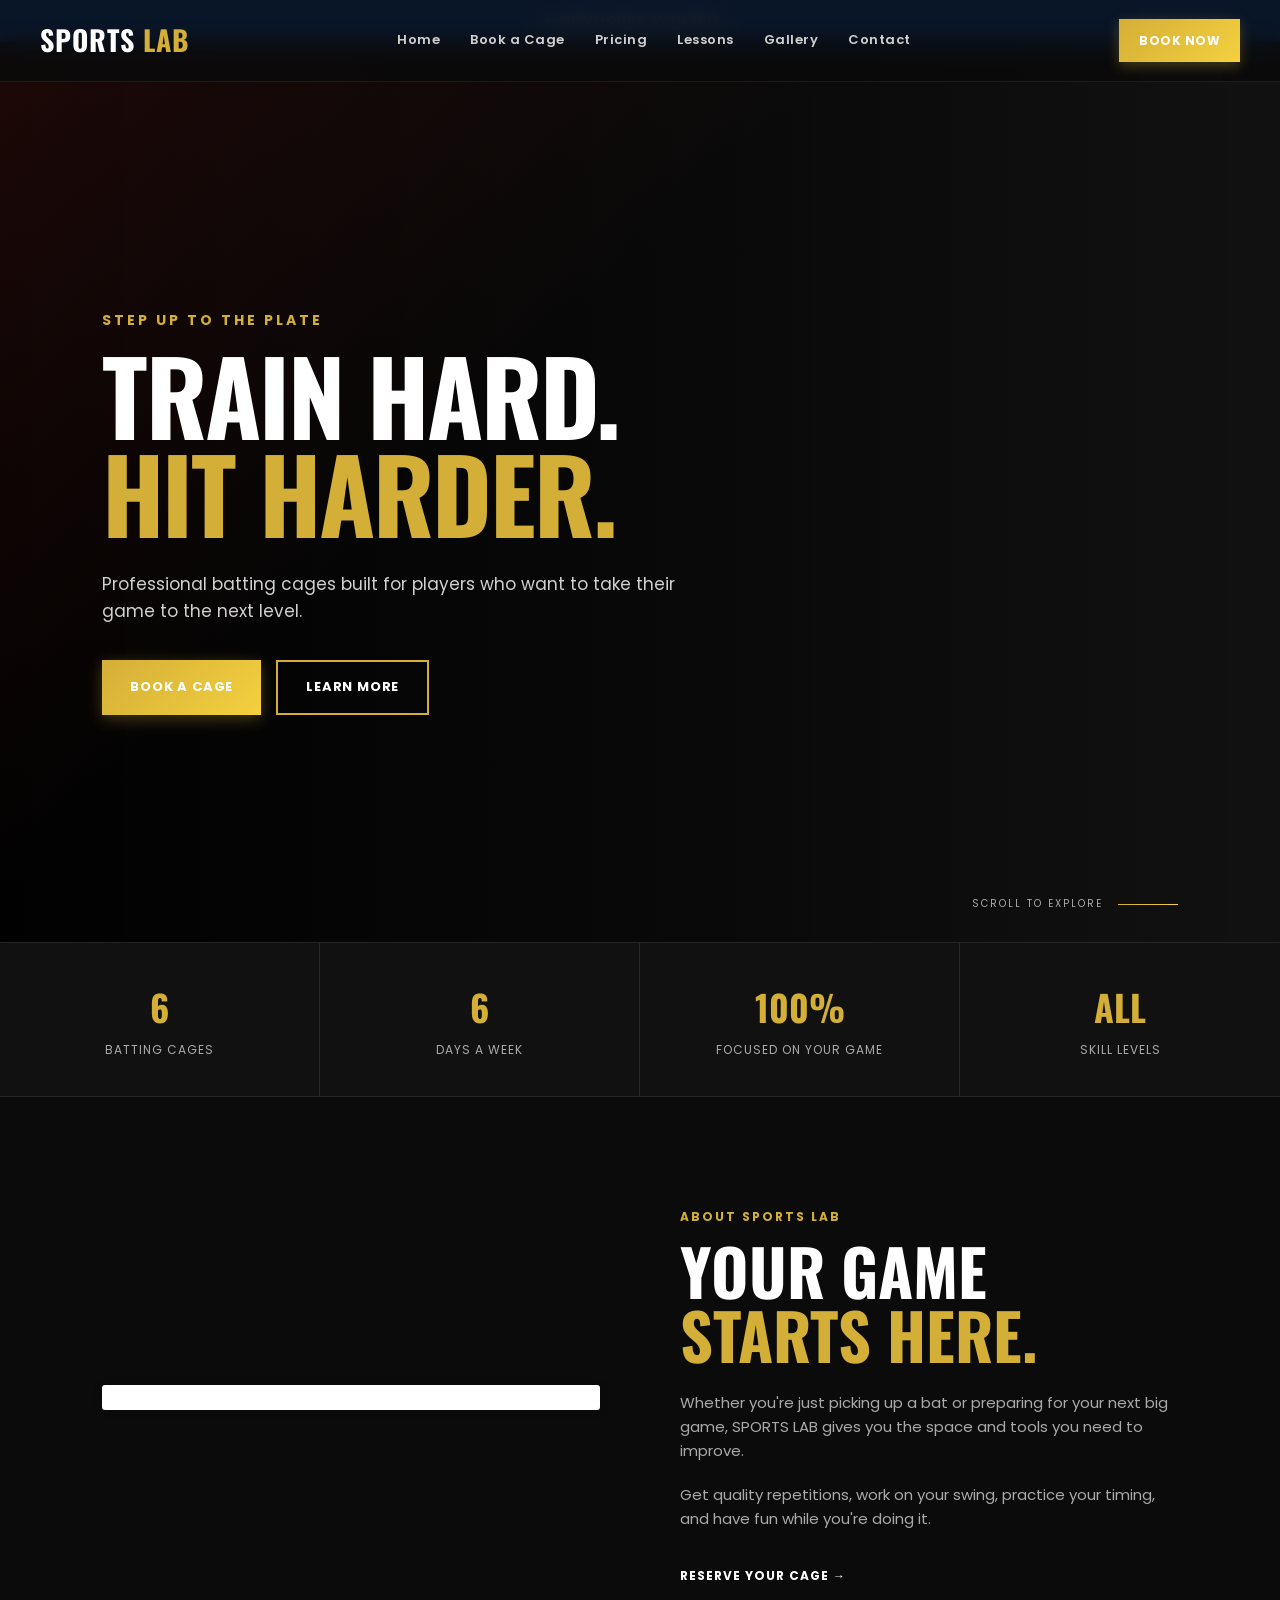
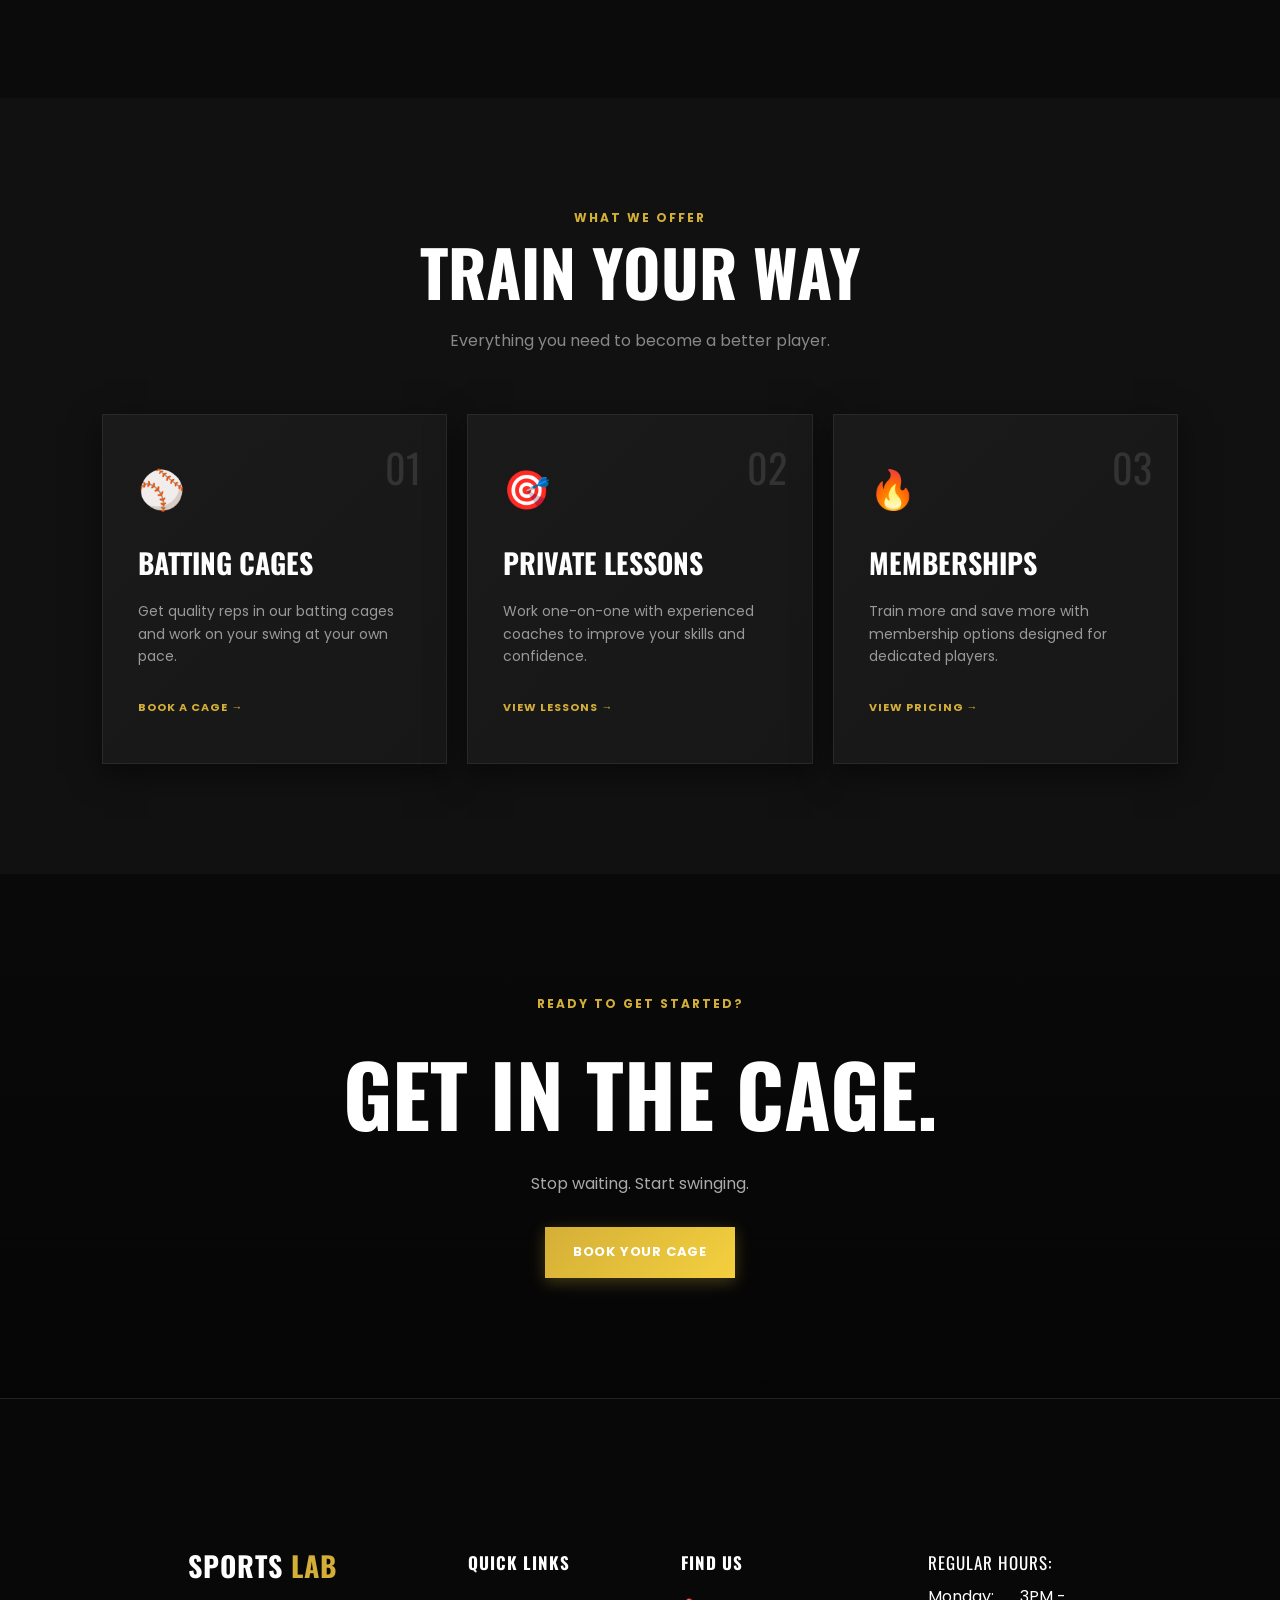
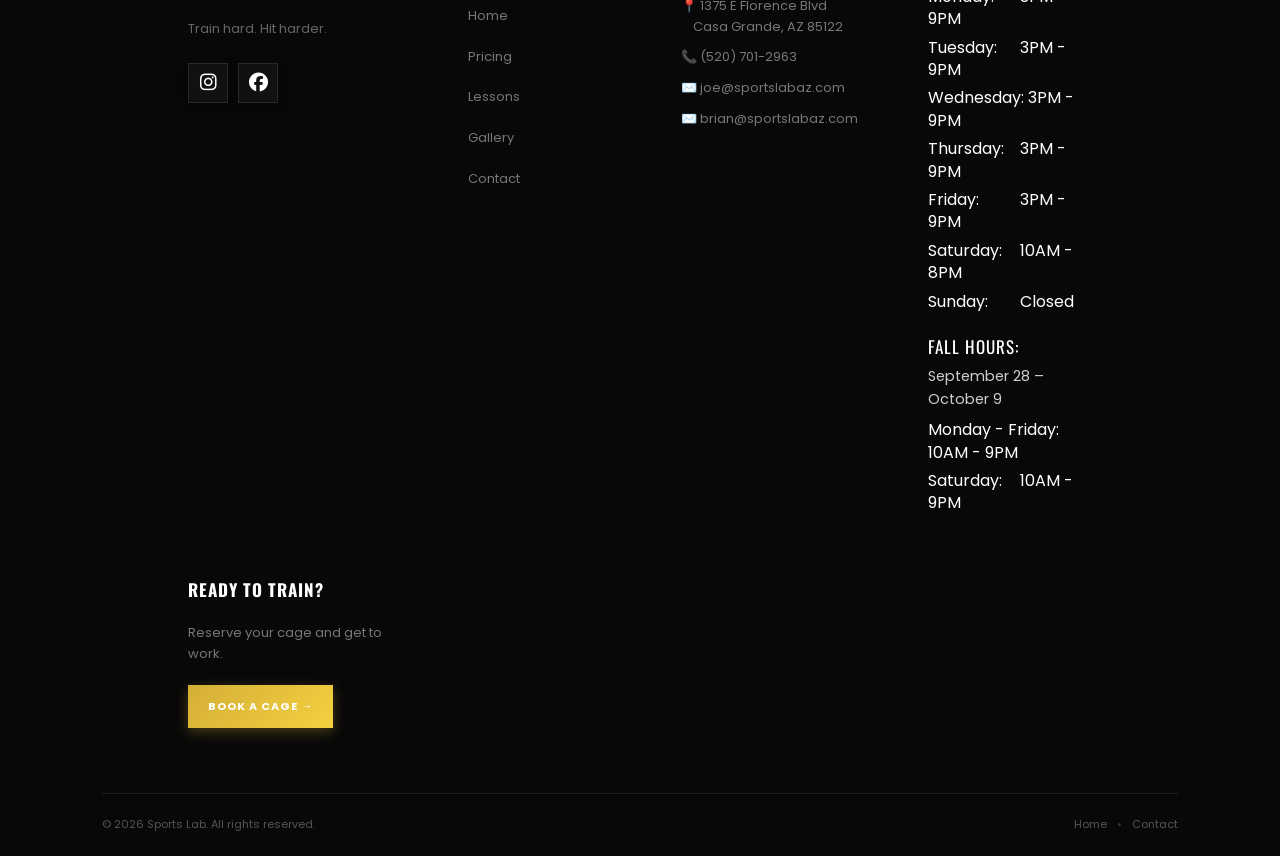
==== commit b19e958d: "modified:   index.html" ====
--- a/index.html
+++ b/index.html
@@ -1,4 +1,4 @@
-```html
+
 <!DOCTYPE html>
 <html lang="en">
 <head>
@@ -899,4 +899,4 @@
 
 </body>
 </html>
-```
+
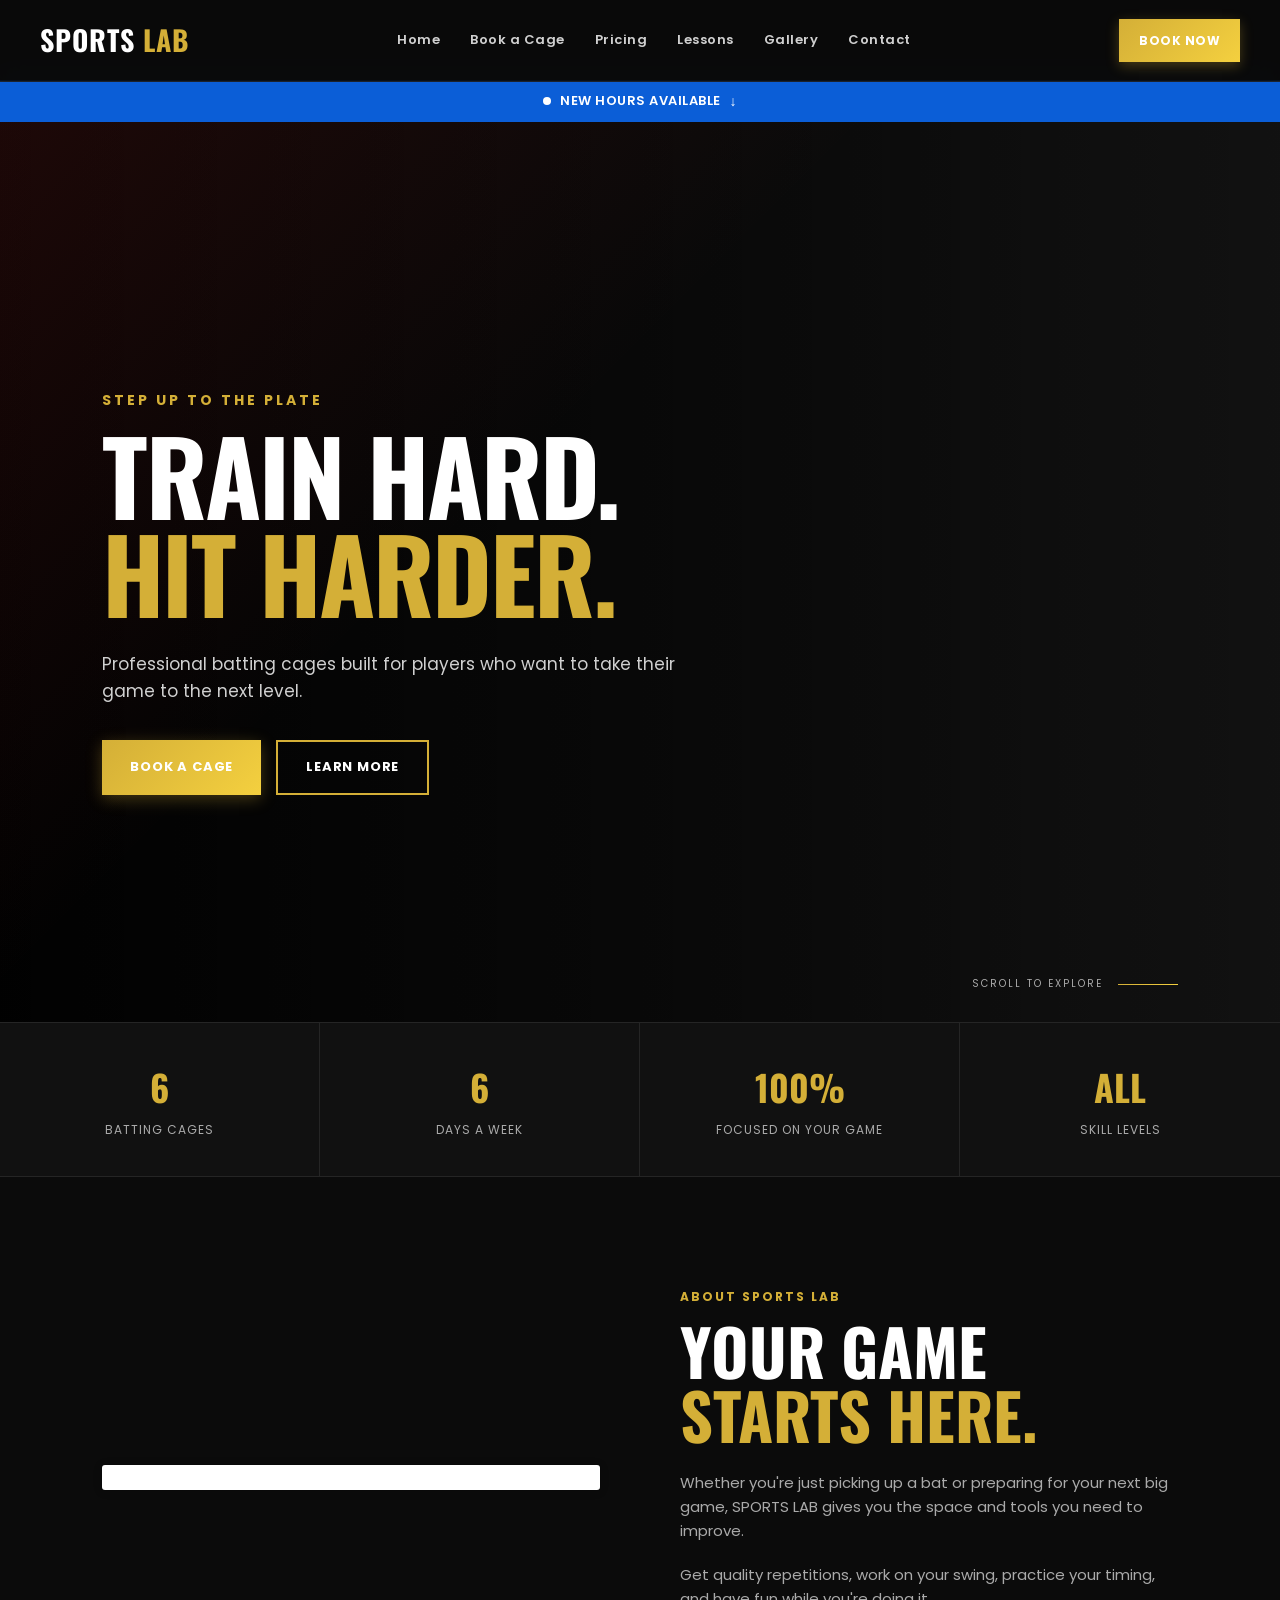
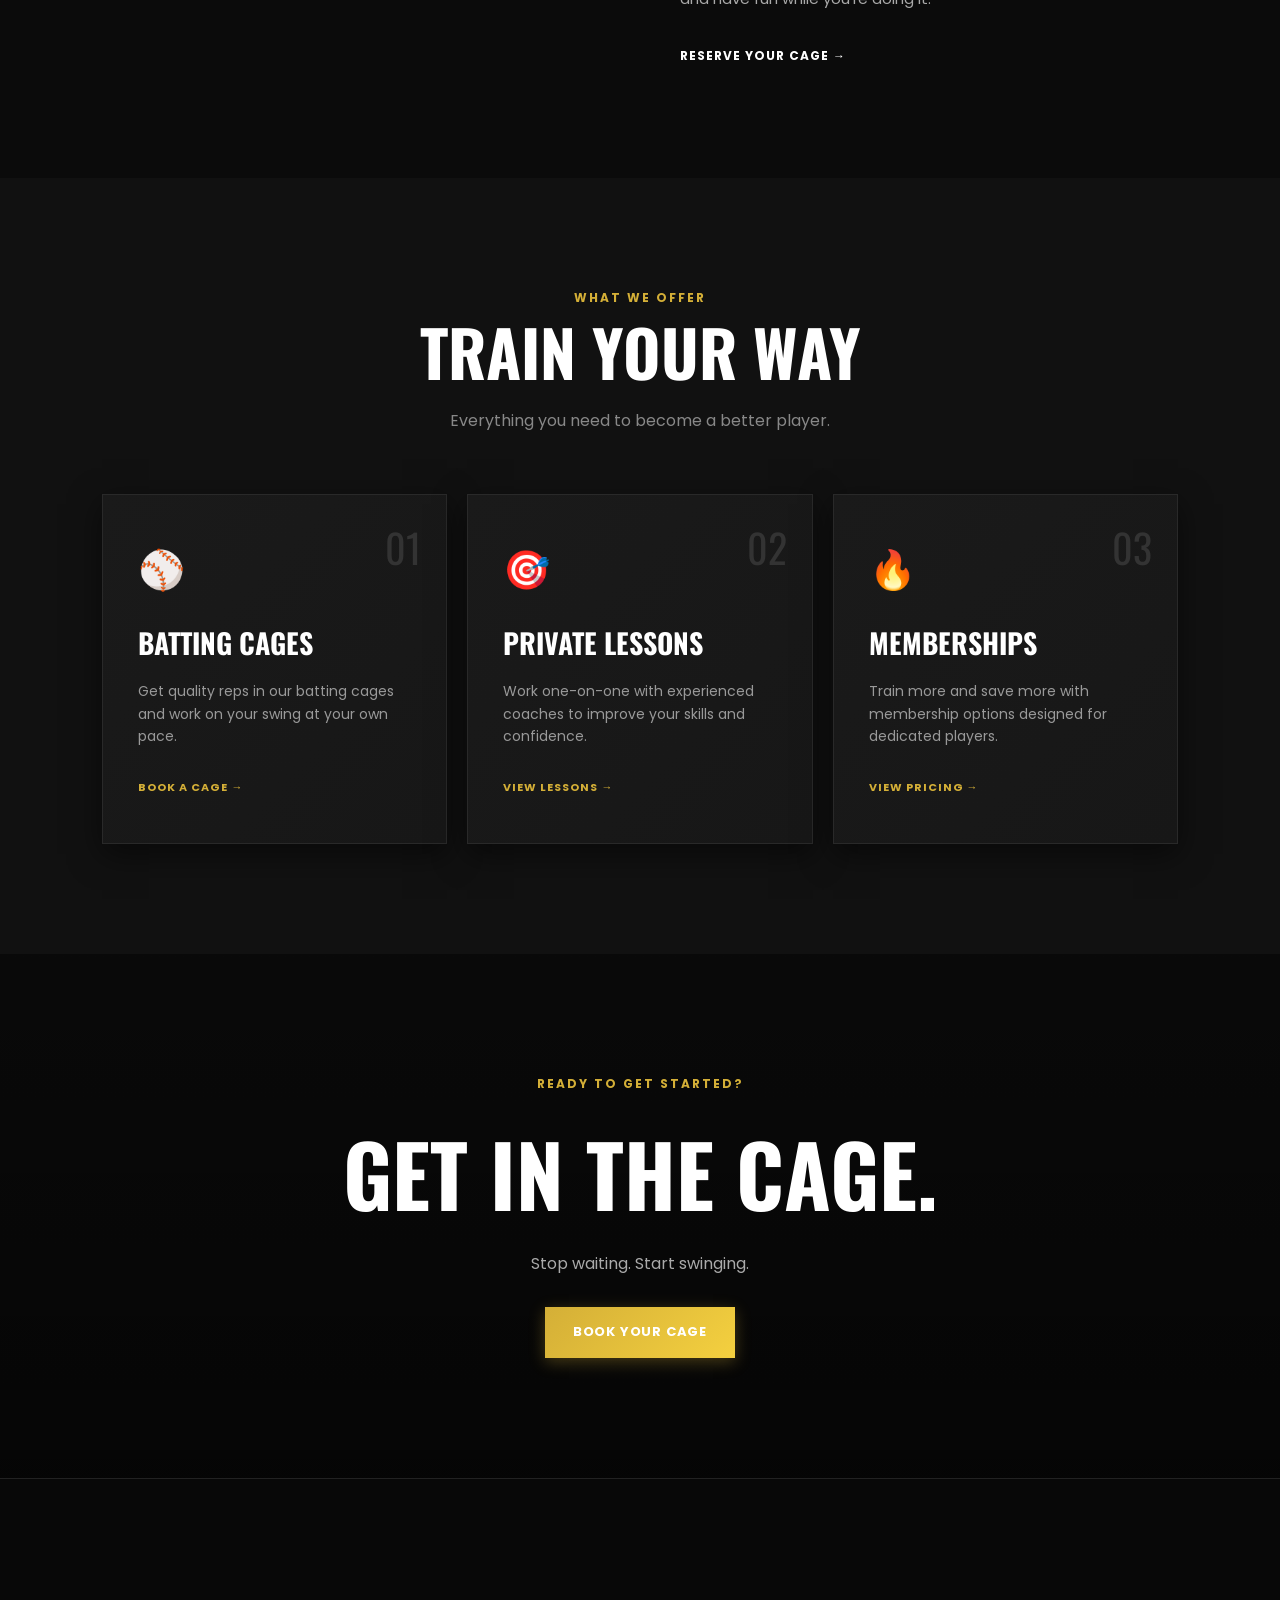
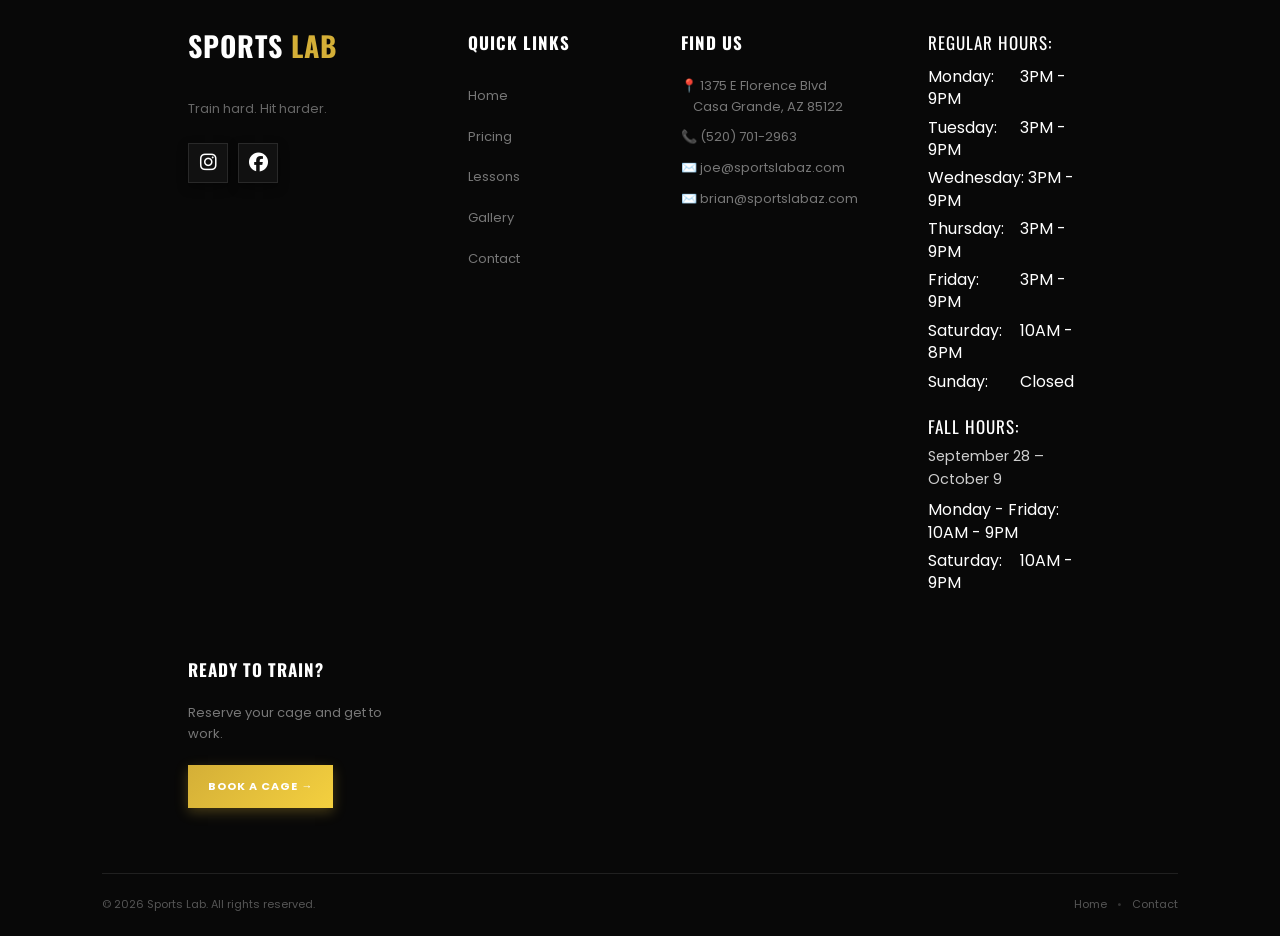
==== commit 814e2cd4: "modified:   index.html" ====
--- a/index.html
+++ b/index.html
@@ -34,65 +34,71 @@
 
 <style>
 
-    /* ========================================
-       HOURS NOTIFICATION
-       ======================================== */
-
-    .hours-notification {
-        width: 100%;
-        background: #0b5ed7;
-        position: relative;
-        z-index: 100;
-        text-align: center;
-    }
-
-    .hours-notification a {
-        display: flex;
-        align-items: center;
-        justify-content: center;
-        gap: 9px;
-        min-height: 42px;
-        padding: 8px 15px;
-        color: #ffffff;
-        text-decoration: none;
-        font-family: 'Poppins', sans-serif;
-        font-size: 13px;
-        font-weight: 600;
-        letter-spacing: 0.5px;
-        transition: background 0.2s ease;
-    }
-
-    .hours-notification a:hover {
-        background: #084fae;
-        color: #ffffff;
-    }
-
-    .notification-dot {
-        width: 8px;
-        height: 8px;
-        background: #ffffff;
-        border-radius: 50%;
-        display: inline-block;
-        animation: hoursPulse 1.5s infinite;
-    }
-
-    .notification-arrow {
-        font-size: 14px;
-        line-height: 1;
-    }
-
-    @keyframes hoursPulse {
-        0%,
-        100% {
-            transform: scale(1);
-            opacity: 1;
-        }
-
-        50% {
-            transform: scale(1.35);
-            opacity: 0.6;
-        }
-    }
+   /* ========================================
+   NEW HOURS NOTIFICATION
+   ======================================== */
+
+.hours-notification {
+    width: 100%;
+    background: #0b5ed7;
+    position: relative;
+    z-index: 100;
+    text-align: center;
+
+    /* Push it below the fixed navbar */
+    margin-top: 80px;
+}
+
+.hours-notification a {
+    display: flex;
+    align-items: center;
+    justify-content: center;
+    gap: 9px;
+    min-height: 42px;
+    padding: 8px 15px;
+
+    color: #ffffff;
+    text-decoration: none;
+
+    font-family: 'Poppins', sans-serif;
+    font-size: 13px;
+    font-weight: 600;
+    letter-spacing: 0.5px;
+
+    transition: background 0.2s ease;
+}
+
+.hours-notification a:hover {
+    background: #084fae;
+    color: #ffffff;
+}
+
+.notification-dot {
+    width: 8px;
+    height: 8px;
+    background: #ffffff;
+    border-radius: 50%;
+    display: inline-block;
+    animation: hoursPulse 1.5s infinite;
+}
+
+.notification-arrow {
+    font-size: 14px;
+    line-height: 1;
+}
+
+@keyframes hoursPulse {
+    0%,
+    100% {
+        transform: scale(1);
+        opacity: 1;
+    }
+
+    50% {
+        transform: scale(1.35);
+        opacity: 0.6;
+    }
+}
 
 
     /* ========================================
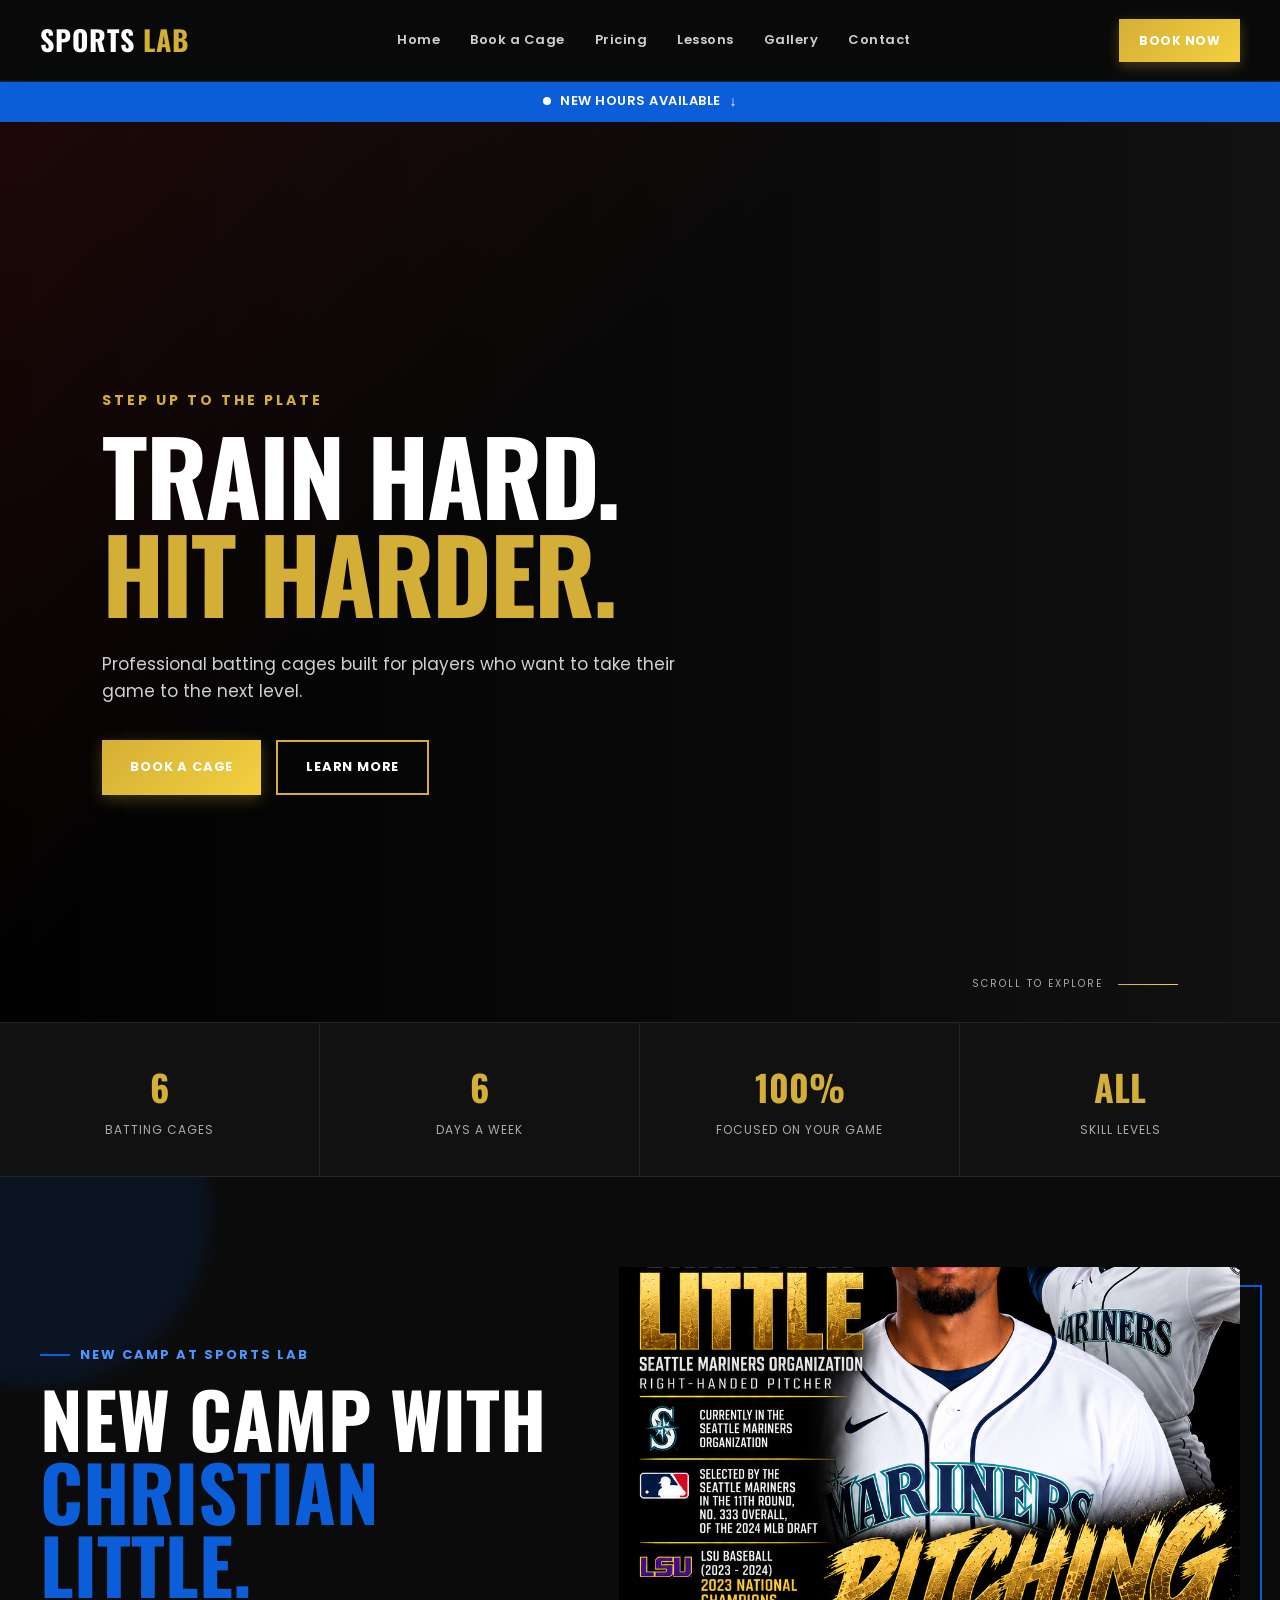
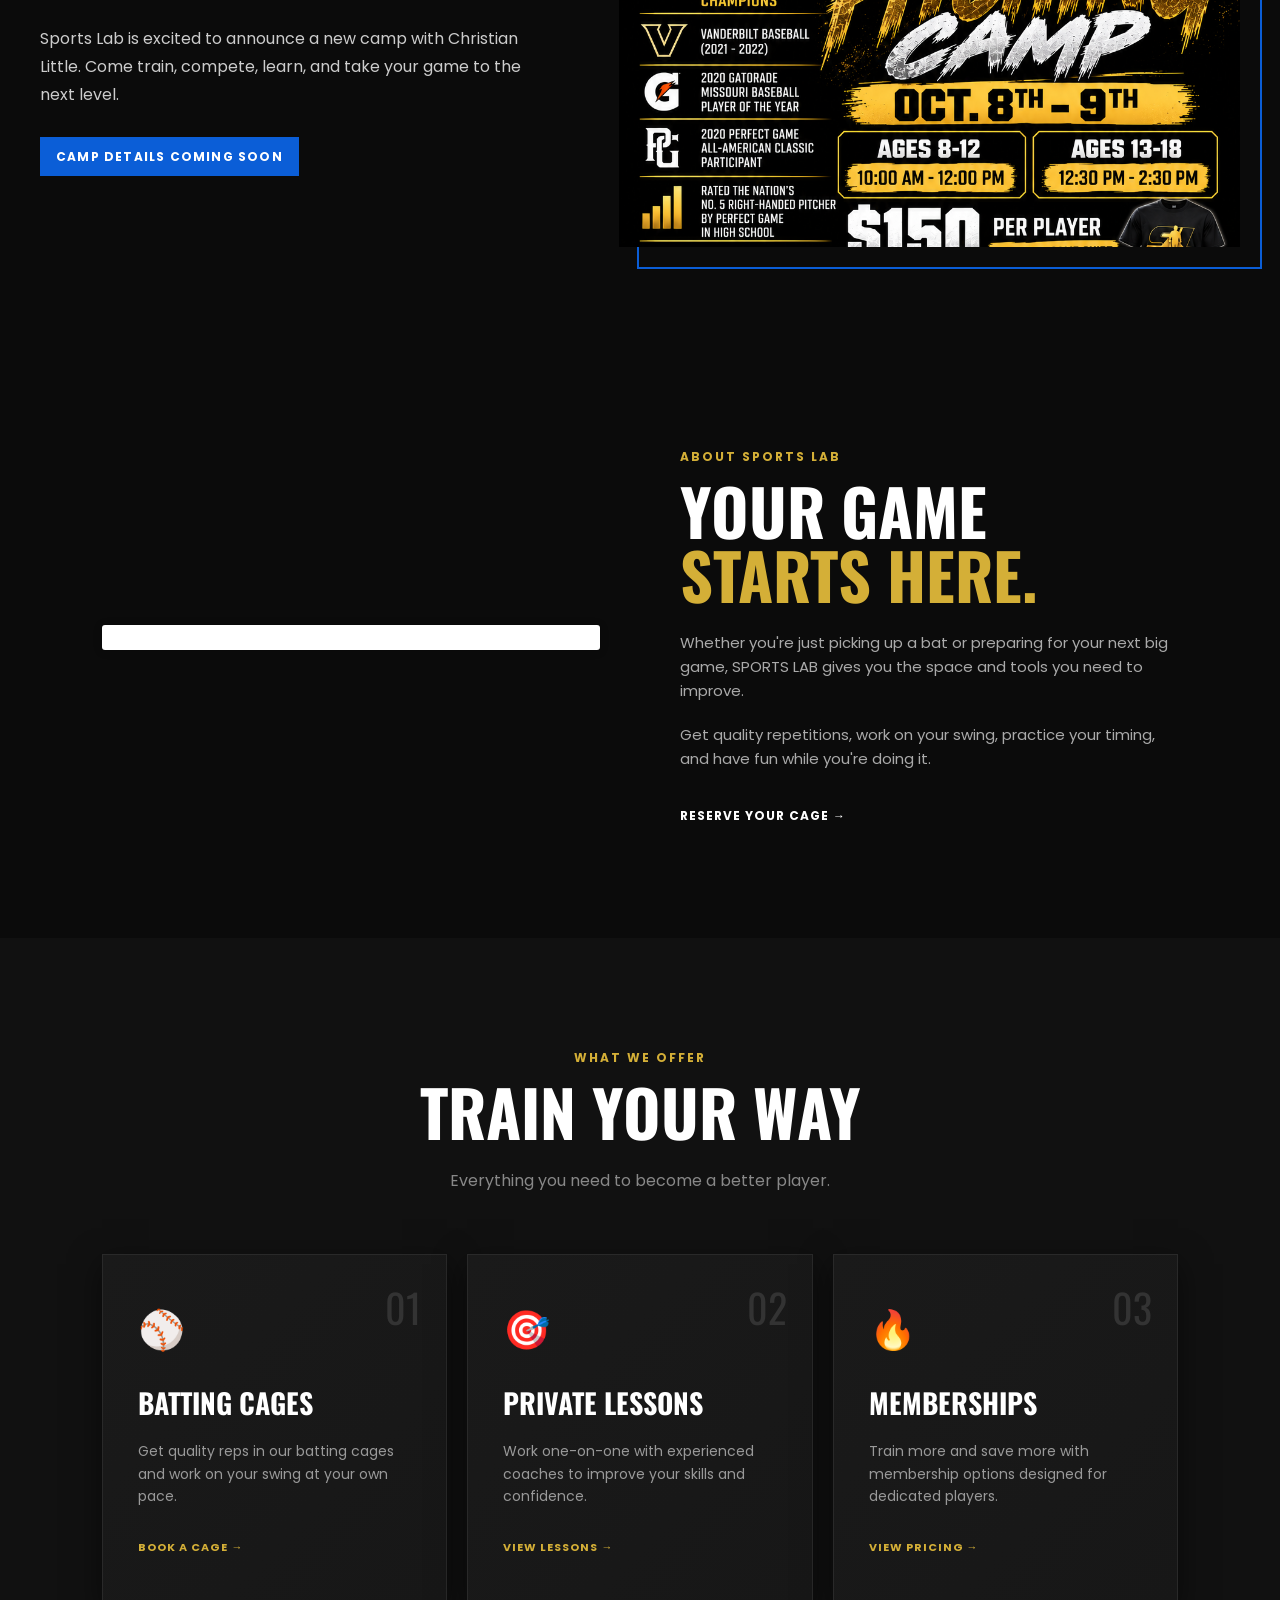
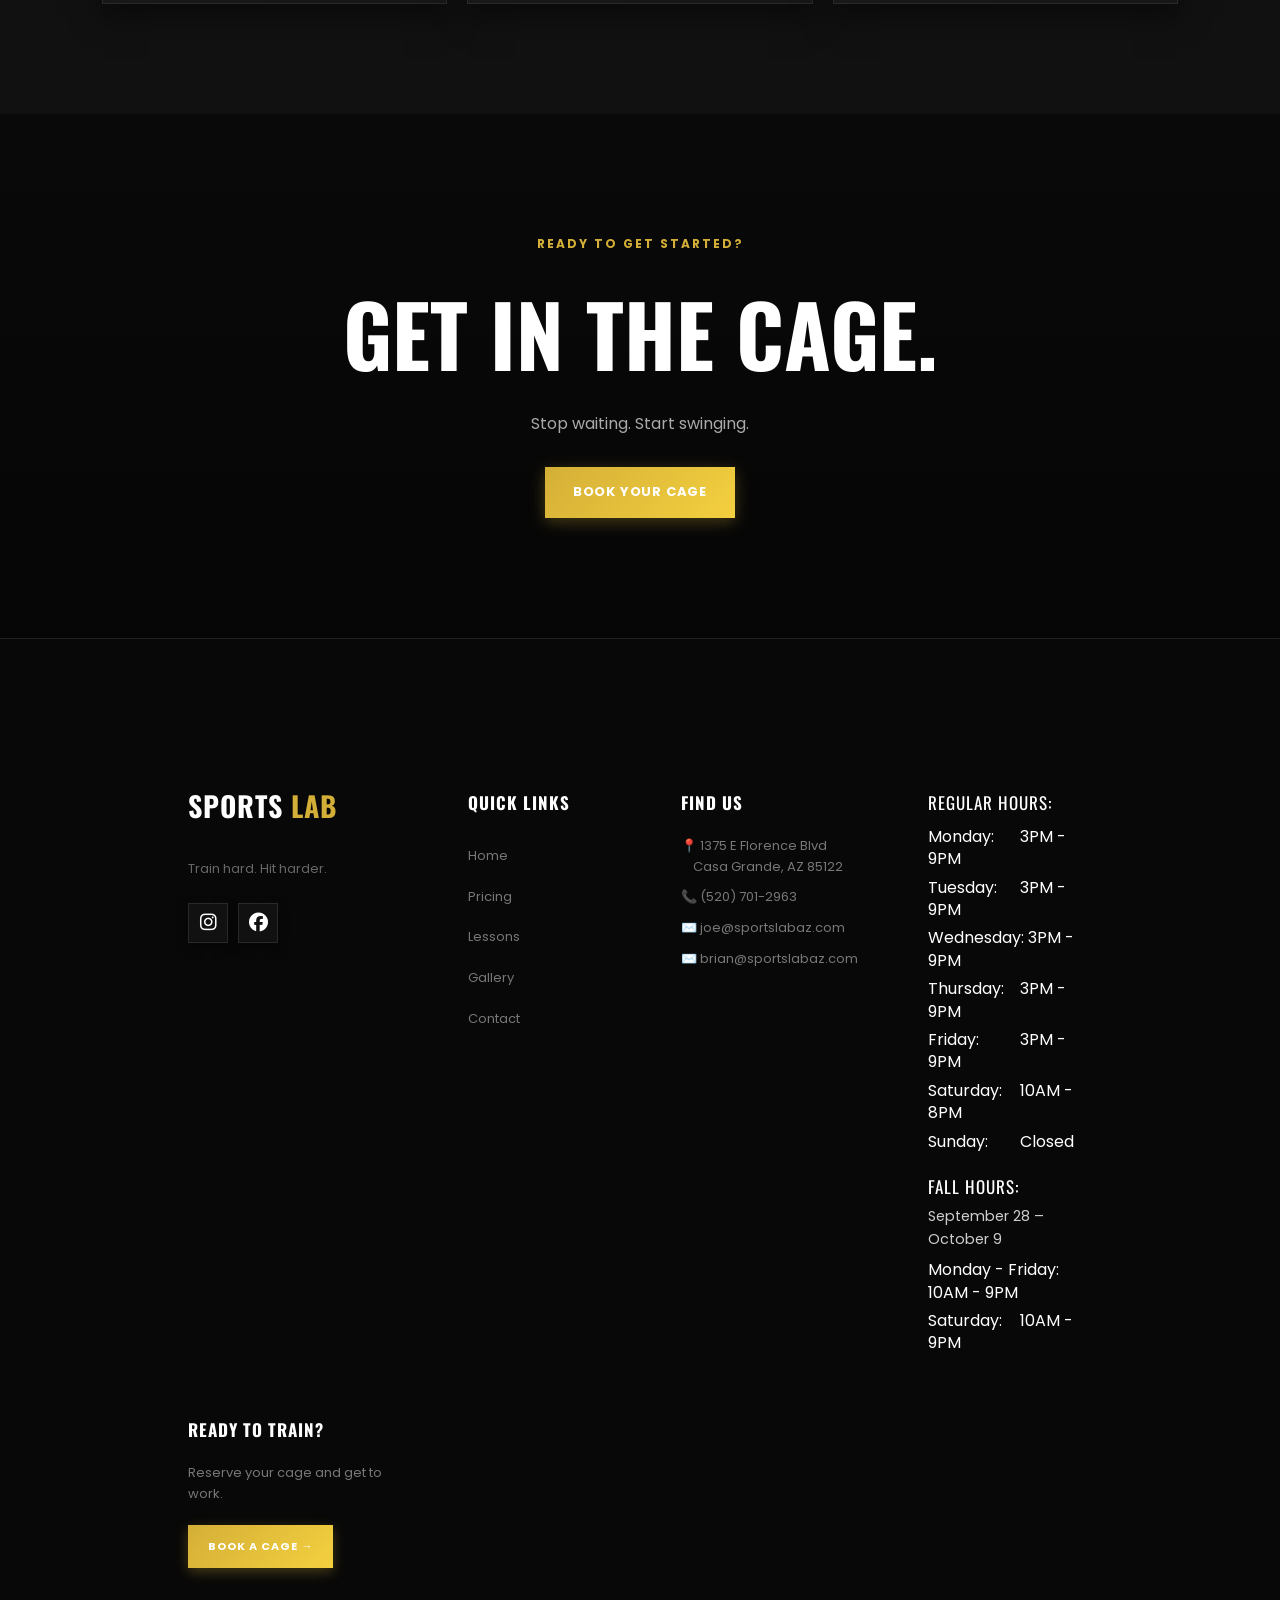
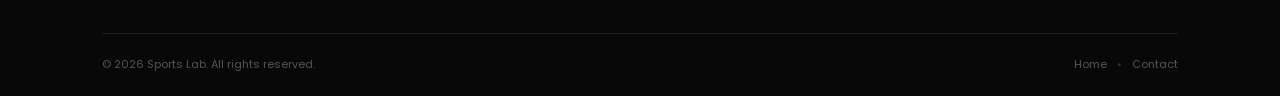
==== commit e8b6cee7: "new file:   camp.png 	modified:   index.html" ====
--- a/index.html
+++ b/index.html
@@ -1,6 +1,6 @@
-
 <!DOCTYPE html>
 <html lang="en">
+
 <head>
 
     <link rel="icon" type="image/png" href="favicon.png">
@@ -32,171 +32,350 @@
         rel="stylesheet"
     >
 
-<style>
-
-   /* ========================================
-   NEW HOURS NOTIFICATION
-   ======================================== */
-
-.hours-notification {
-    width: 100%;
-    background: #0b5ed7;
-    position: relative;
-    z-index: 100;
-    text-align: center;
-
-    /* Push it below the fixed navbar */
-    margin-top: 80px;
-}
-
-.hours-notification a {
-    display: flex;
-    align-items: center;
-    justify-content: center;
-    gap: 9px;
-    min-height: 42px;
-    padding: 8px 15px;
-
-    color: #ffffff;
-    text-decoration: none;
-
-    font-family: 'Poppins', sans-serif;
-    font-size: 13px;
-    font-weight: 600;
-    letter-spacing: 0.5px;
-
-    transition: background 0.2s ease;
-}
-
-.hours-notification a:hover {
-    background: #084fae;
-    color: #ffffff;
-}
-
-.notification-dot {
-    width: 8px;
-    height: 8px;
-    background: #ffffff;
-    border-radius: 50%;
-    display: inline-block;
-    animation: hoursPulse 1.5s infinite;
-}
-
-.notification-arrow {
-    font-size: 14px;
-    line-height: 1;
-}
-
-@keyframes hoursPulse {
-    0%,
-    100% {
-        transform: scale(1);
-        opacity: 1;
-    }
-
-    50% {
-        transform: scale(1.35);
-        opacity: 0.6;
-    }
-}
-
-
-    /* ========================================
-       FOOTER HOURS
-       ======================================== */
-
-    .footer-hours-list {
-        list-style: none;
-        padding: 0;
-        margin: 0;
-    }
-
-    .footer-hours h4 {
-        font-weight: 400;
-        margin-bottom: 10px;
-    }
-
-    .footer-hours-list {
-        font-weight: 400;
-    }
-
-    .footer-hours-list li {
-        margin-bottom: 6px;
-        line-height: 1.4;
-        font-weight: 400;
-    }
-
-    .footer-hours-list span {
-        display: inline-block;
-        min-width: 88px;
-        font-weight: 400;
-    }
-
-    .footer-hours-list strong {
-        font-weight: 400;
-    }
-
-
-    /* ========================================
-       FALL HOURS
-       ======================================== */
-
-    .fall-hours {
-        margin-top: 20px;
-    }
-
-    .fall-hours h4 {
-        margin-bottom: 5px;
-    }
-
-    .fall-hours p {
-        margin: 0 0 8px;
-        font-size: 0.9rem;
-        opacity: 0.8;
-    }
-
-
-    /* ========================================
-       INSTAGRAM REEL
-       ======================================== */
-
-    .about-reel {
-        width: 100%;
-        display: flex;
-        justify-content: center;
-        align-items: flex-start;
-    }
-
-    .about-reel .instagram-media {
-        width: 100% !important;
-        max-width: 540px !important;
-        min-width: 326px !important;
-        margin: 0 auto !important;
-    }
-
-
-    /* ========================================
-       MOBILE
-       ======================================== */
-
-    @media (max-width: 900px) {
+    <style>
+
+        /* ========================================
+           NEW HOURS NOTIFICATION
+           ======================================== */
+
+        .hours-notification {
+            width: 100%;
+            background: #0b5ed7;
+            position: relative;
+            z-index: 100;
+            text-align: center;
+            margin-top: 80px;
+        }
+
+        .hours-notification a {
+            display: flex;
+            align-items: center;
+            justify-content: center;
+            gap: 9px;
+            min-height: 42px;
+            padding: 8px 15px;
+
+            color: #ffffff;
+            text-decoration: none;
+
+            font-family: 'Poppins', sans-serif;
+            font-size: 13px;
+            font-weight: 600;
+            letter-spacing: 0.5px;
+
+            transition: background 0.2s ease;
+        }
+
+        .hours-notification a:hover {
+            background: #ae080846;
+            color: #ffffff;
+        }
+
+        .notification-dot {
+            width: 8px;
+            height: 8px;
+            background: #ffffff;
+            border-radius: 50%;
+            display: inline-block;
+            animation: hoursPulse 1.5s infinite;
+        }
+
+        .notification-arrow {
+            font-size: 14px;
+            line-height: 1;
+        }
+
+        @keyframes hoursPulse {
+
+            0%,
+            100% {
+                transform: scale(1);
+                opacity: 1;
+            }
+
+            50% {
+                transform: scale(1.35);
+                opacity: 0.6;
+            }
+        }
+
+
+        /* ========================================
+           FOOTER HOURS
+           ======================================== */
+
+        .footer-hours-list {
+            list-style: none;
+            padding: 0;
+            margin: 0;
+        }
+
+        .footer-hours h4 {
+            font-weight: 400;
+            margin-bottom: 10px;
+        }
+
+        .footer-hours-list {
+            font-weight: 400;
+        }
+
+        .footer-hours-list li {
+            margin-bottom: 6px;
+            line-height: 1.4;
+            font-weight: 400;
+        }
+
+        .footer-hours-list span {
+            display: inline-block;
+            min-width: 88px;
+            font-weight: 400;
+        }
+
+        .footer-hours-list strong {
+            font-weight: 400;
+        }
+
+
+        /* ========================================
+           FALL HOURS
+           ======================================== */
+
+        .fall-hours {
+            margin-top: 20px;
+        }
+
+        .fall-hours h4 {
+            margin-bottom: 5px;
+        }
+
+        .fall-hours p {
+            margin: 0 0 8px;
+            font-size: 0.9rem;
+            opacity: 0.8;
+        }
+
+
+        /* ========================================
+           INSTAGRAM REEL
+           ======================================== */
 
         .about-reel {
-            margin-bottom: 30px;
+            width: 100%;
+            display: flex;
+            justify-content: center;
+            align-items: flex-start;
         }
 
         .about-reel .instagram-media {
+            width: 100% !important;
             max-width: 540px !important;
-        }
-
-        .hours-notification a {
+            min-width: 326px !important;
+            margin: 0 auto !important;
+        }
+
+
+        /* ========================================
+           CHRISTIAN LITTLE CAMP
+           ======================================== */
+
+        .christian-camp-section {
+            position: relative;
+            background: #0b0b0b;
+            color: #ffffff;
+            padding: 90px 24px;
+            overflow: hidden;
+        }
+
+        .christian-camp-section::before {
+            content: "";
+            position: absolute;
+            top: -140px;
+            left: -140px;
+            width: 350px;
+            height: 350px;
+            border-radius: 50%;
+            background: rgba(11, 94, 215, 0.12);
+            filter: blur(10px);
+            pointer-events: none;
+        }
+
+        .christian-camp-container {
+            position: relative;
+            z-index: 2;
+
+            width: 100%;
+            max-width: 1200px;
+            margin: 0 auto;
+
+            display: grid;
+            grid-template-columns: 0.9fr 1.1fr;
+            align-items: center;
+            gap: 70px;
+        }
+
+        .christian-camp-label {
+            display: inline-flex;
+            align-items: center;
+            gap: 10px;
+
+            margin: 0 0 16px;
+
+            color: #4d96ff;
+
+            font-family: 'Poppins', sans-serif;
+            font-size: 13px;
+            font-weight: 700;
+            letter-spacing: 2px;
+            text-transform: uppercase;
+        }
+
+        .christian-camp-label::before {
+            content: "";
+            width: 30px;
+            height: 2px;
+            background: #0b5ed7;
+        }
+
+        .christian-camp-section h2 {
+            margin: 0 0 24px;
+
+            color: #ffffff;
+
+            font-family: 'Oswald', sans-serif;
+            font-size: clamp(46px, 6vw, 76px);
+            font-weight: 700;
+            line-height: 0.96;
+            text-transform: uppercase;
+        }
+
+        .christian-camp-section h2 span {
+            color: #0b5ed7;
+        }
+
+        .christian-camp-description {
+            max-width: 525px;
+            margin: 0 0 28px;
+
+            color: #cccccc;
+
+            font-family: 'Poppins', sans-serif;
+            font-size: 16px;
+            line-height: 1.75;
+        }
+
+        .christian-camp-status {
+            display: inline-block;
+
+            margin: 0;
+            padding: 10px 16px;
+
+            background: #0b5ed7;
+            color: #ffffff;
+
+            font-family: 'Poppins', sans-serif;
             font-size: 12px;
-            min-height: 40px;
-        }
-
-    }
-
-</style>
+            font-weight: 700;
+            letter-spacing: 1.2px;
+            text-transform: uppercase;
+        }
+
+        .christian-camp-image {
+            position: relative;
+            width: 100%;
+        }
+
+        .christian-camp-image::before {
+            content: "";
+            position: absolute;
+            top: 18px;
+            left: 18px;
+            width: 100%;
+            height: 100%;
+            border: 2px solid #0b5ed7;
+            z-index: -1;
+        }
+
+        .christian-camp-image img {
+            display: block;
+
+            width: 100%;
+            height: auto;
+            max-height: 580px;
+
+            object-fit: cover;
+            object-position: center;
+
+            background: #161616;
+        }
+
+
+        /* ========================================
+           MOBILE
+           ======================================== */
+
+        @media (max-width: 900px) {
+
+            .about-reel {
+                margin-bottom: 30px;
+            }
+
+            .about-reel .instagram-media {
+                max-width: 540px !important;
+            }
+
+            .hours-notification a {
+                font-size: 12px;
+                min-height: 40px;
+            }
+
+            .christian-camp-section {
+                padding: 60px 20px;
+            }
+
+            .christian-camp-container {
+                grid-template-columns: 1fr;
+                gap: 40px;
+            }
+
+            .christian-camp-section h2 {
+                font-size: clamp(42px, 12vw, 58px);
+            }
+
+            .christian-camp-description {
+                font-size: 15px;
+            }
+
+            .christian-camp-image::before {
+                top: 10px;
+                left: 10px;
+            }
+        }
+
+        @media (max-width: 500px) {
+
+            .christian-camp-section {
+                padding: 50px 18px;
+            }
+
+            .christian-camp-container {
+                gap: 32px;
+            }
+
+            .christian-camp-label {
+                font-size: 11px;
+                letter-spacing: 1.4px;
+            }
+
+            .christian-camp-section h2 {
+                font-size: 42px;
+            }
+
+            .christian-camp-image img {
+                max-height: none;
+            }
+        }
+
+    </style>
 
 </head>
 
@@ -403,6 +582,55 @@
                 <span>
                     Skill Levels
                 </span>
+
+            </div>
+
+        </section>
+
+
+        <!-- ========================================
+             CHRISTIAN LITTLE CAMP
+             ======================================== -->
+
+        <section
+            class="christian-camp-section"
+            id="christian-little-camp"
+        >
+
+            <div class="christian-camp-container">
+
+                <div class="christian-camp-content">
+
+                    <p class="christian-camp-label">
+                        NEW CAMP AT SPORTS LAB
+                    </p>
+
+                    <h2>
+                        NEW CAMP WITH<br>
+                        <span>CHRISTIAN LITTLE.</span>
+                    </h2>
+
+                    <p class="christian-camp-description">
+                        Sports Lab is excited to announce a new camp
+                        with Christian Little. Come train, compete,
+                        learn, and take your game to the next level.
+                    </p>
+
+                    <p class="christian-camp-status">
+                        CAMP DETAILS COMING SOON
+                    </p>
+
+                </div>
+
+
+                <div class="christian-camp-image">
+
+                    <img
+                        src="camp.png"
+                        alt="Christian Little Camp at Sports Lab"
+                    >
+
+                </div>
 
             </div>
 
@@ -904,5 +1132,5 @@
     <script src="js/main.js"></script>
 
 </body>
-</html>
-
+
+</html>
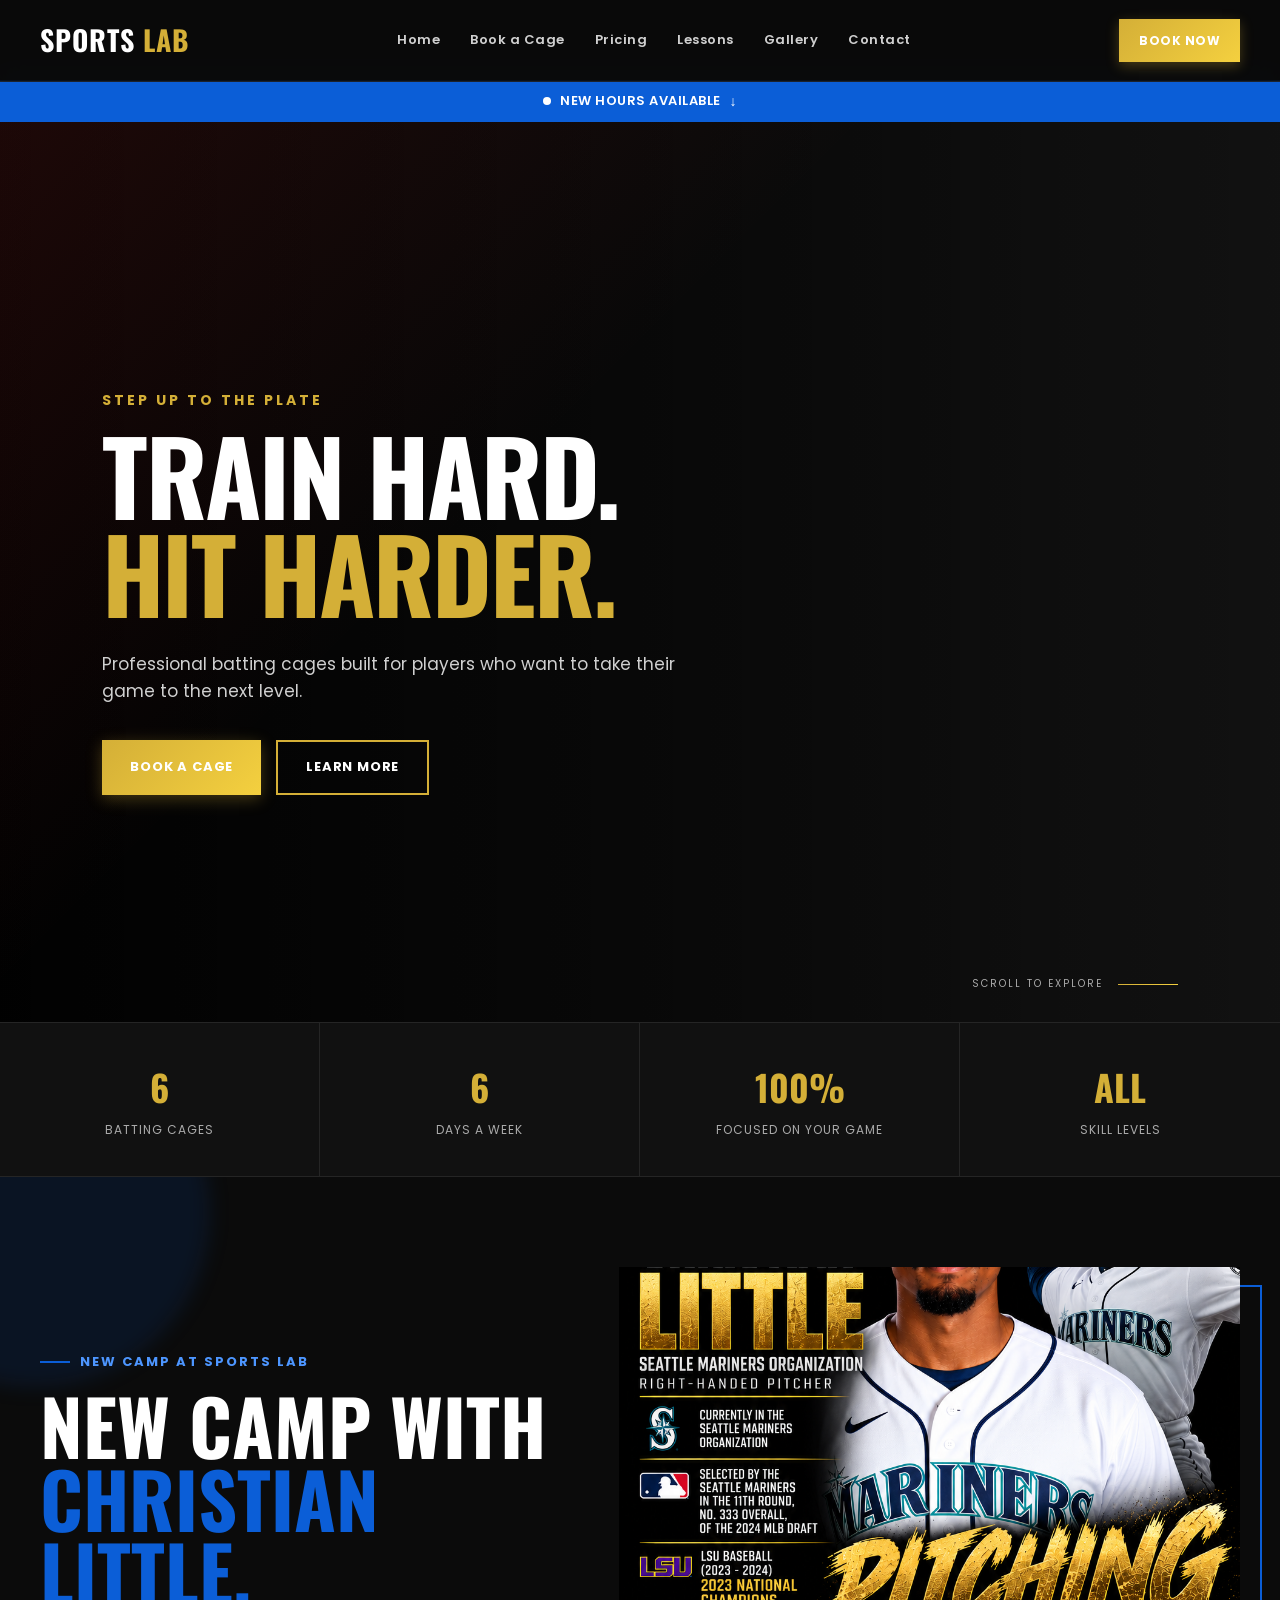
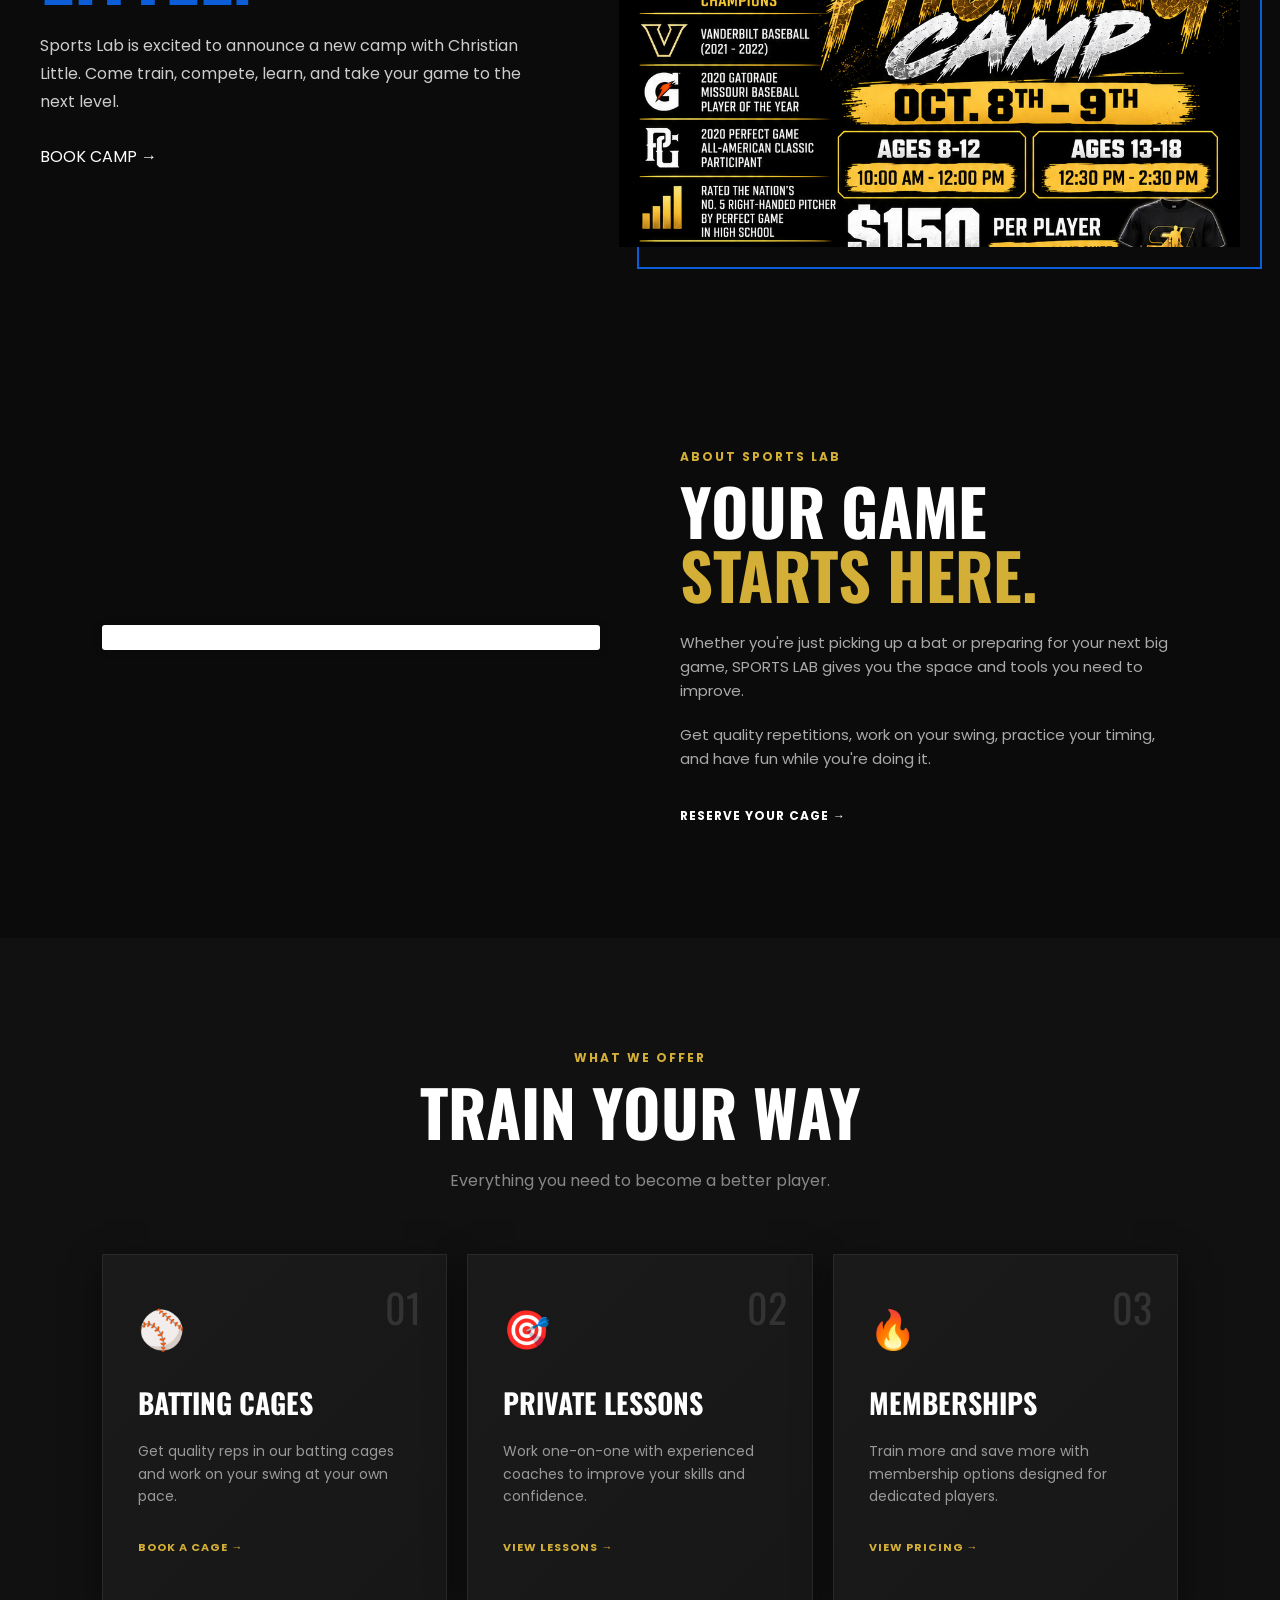
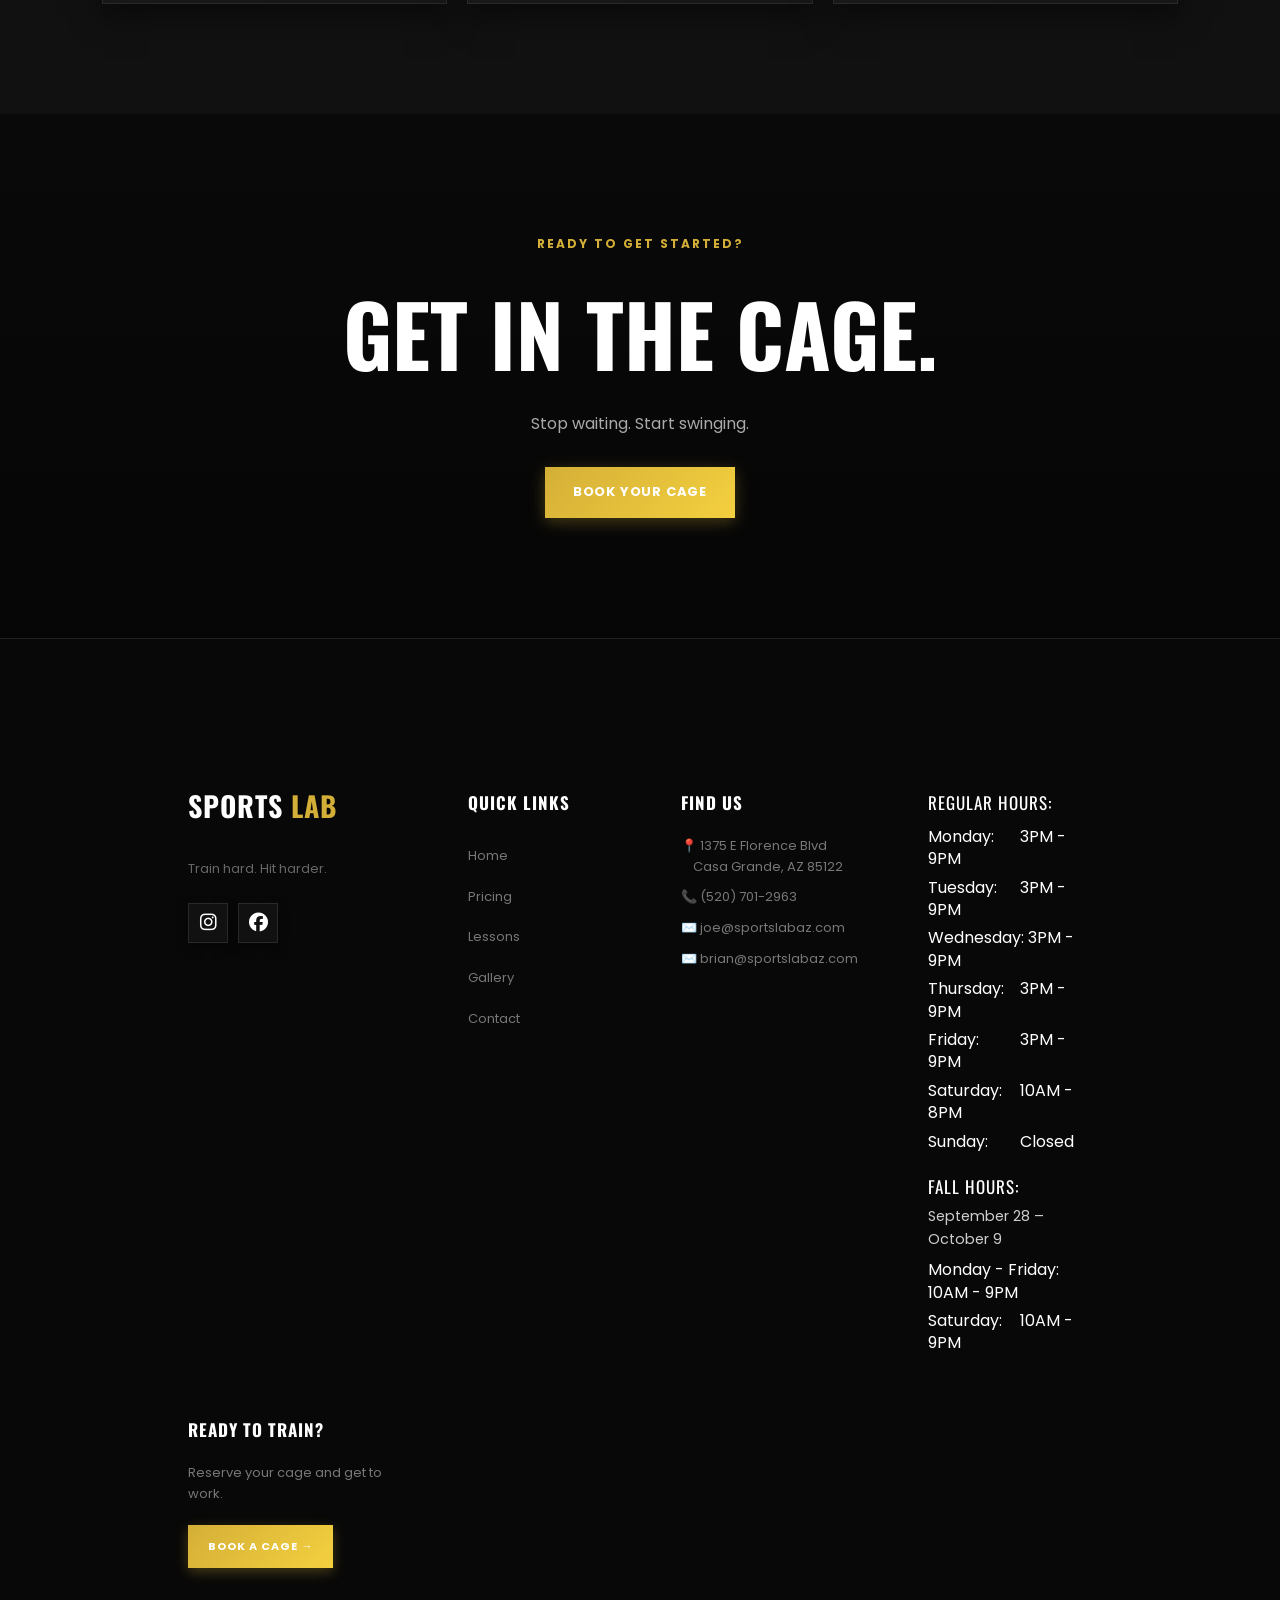
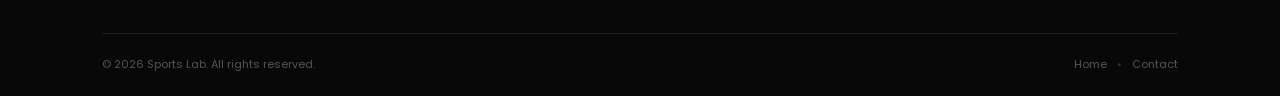
==== commit 927dd184: "modified:   index.html" ====
--- a/index.html
+++ b/index.html
@@ -588,53 +588,62 @@
         </section>
 
 
-        <!-- ========================================
-             CHRISTIAN LITTLE CAMP
-             ======================================== -->
-
-        <section
-            class="christian-camp-section"
-            id="christian-little-camp"
-        >
-
-            <div class="christian-camp-container">
-
-                <div class="christian-camp-content">
-
-                    <p class="christian-camp-label">
-                        NEW CAMP AT SPORTS LAB
-                    </p>
-
-                    <h2>
-                        NEW CAMP WITH<br>
-                        <span>CHRISTIAN LITTLE.</span>
-                    </h2>
-
-                    <p class="christian-camp-description">
-                        Sports Lab is excited to announce a new camp
-                        with Christian Little. Come train, compete,
-                        learn, and take your game to the next level.
-                    </p>
-
-                    <p class="christian-camp-status">
-                        CAMP DETAILS COMING SOON
-                    </p>
-
-                </div>
-
-
-                <div class="christian-camp-image">
-
-                    <img
-                        src="camp.png"
-                        alt="Christian Little Camp at Sports Lab"
-                    >
-
-                </div>
-
-            </div>
-
-        </section>
+      <!-- ========================================
+     CHRISTIAN LITTLE CAMP
+     ======================================== -->
+
+<section
+    class="christian-camp-section"
+    id="christian-little-camp"
+>
+
+    <div class="christian-camp-container">
+
+        <div class="christian-camp-content">
+
+            <p class="christian-camp-label">
+                NEW CAMP AT SPORTS LAB
+            </p>
+
+            <h2>
+                NEW CAMP WITH<br>
+                <span>CHRISTIAN LITTLE.</span>
+            </h2>
+
+            <p class="christian-camp-description">
+                Sports Lab is excited to announce a new camp
+                with Christian Little. Come train, compete,
+                learn, and take your game to the next level.
+            </p>
+
+            <div class="christian-camp-actions">
+
+                <a
+                    href="https://book.runswiftapp.com/facilities/sports-lab/camps?campId=17898"
+                    class="christian-camp-book"
+                    target="_blank"
+                    rel="noopener noreferrer"
+                >
+                    BOOK CAMP →
+                </a>
+
+            </div>
+
+        </div>
+
+
+        <div class="christian-camp-image">
+
+            <img
+                src="camp.png"
+                alt="Christian Little Camp at Sports Lab"
+            >
+
+        </div>
+
+    </div>
+
+</section>
 
 
         <!-- ========================================
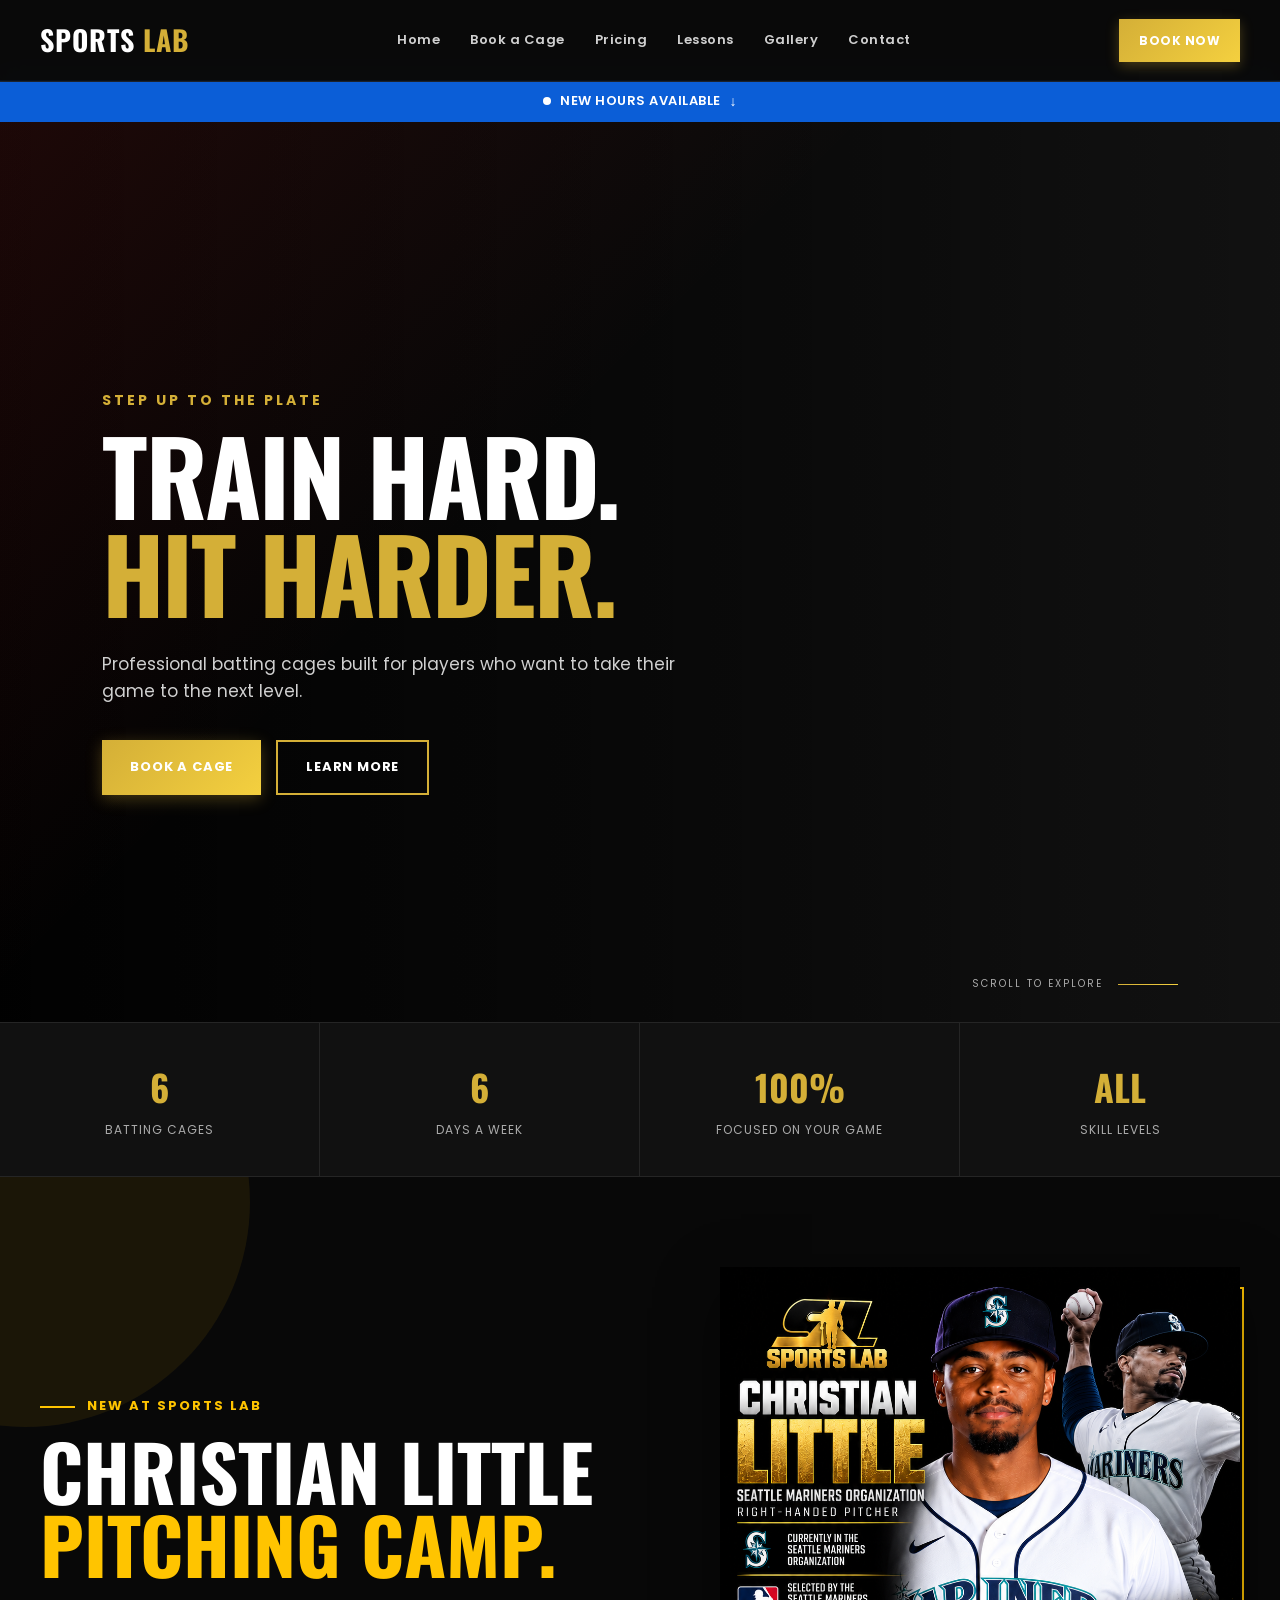
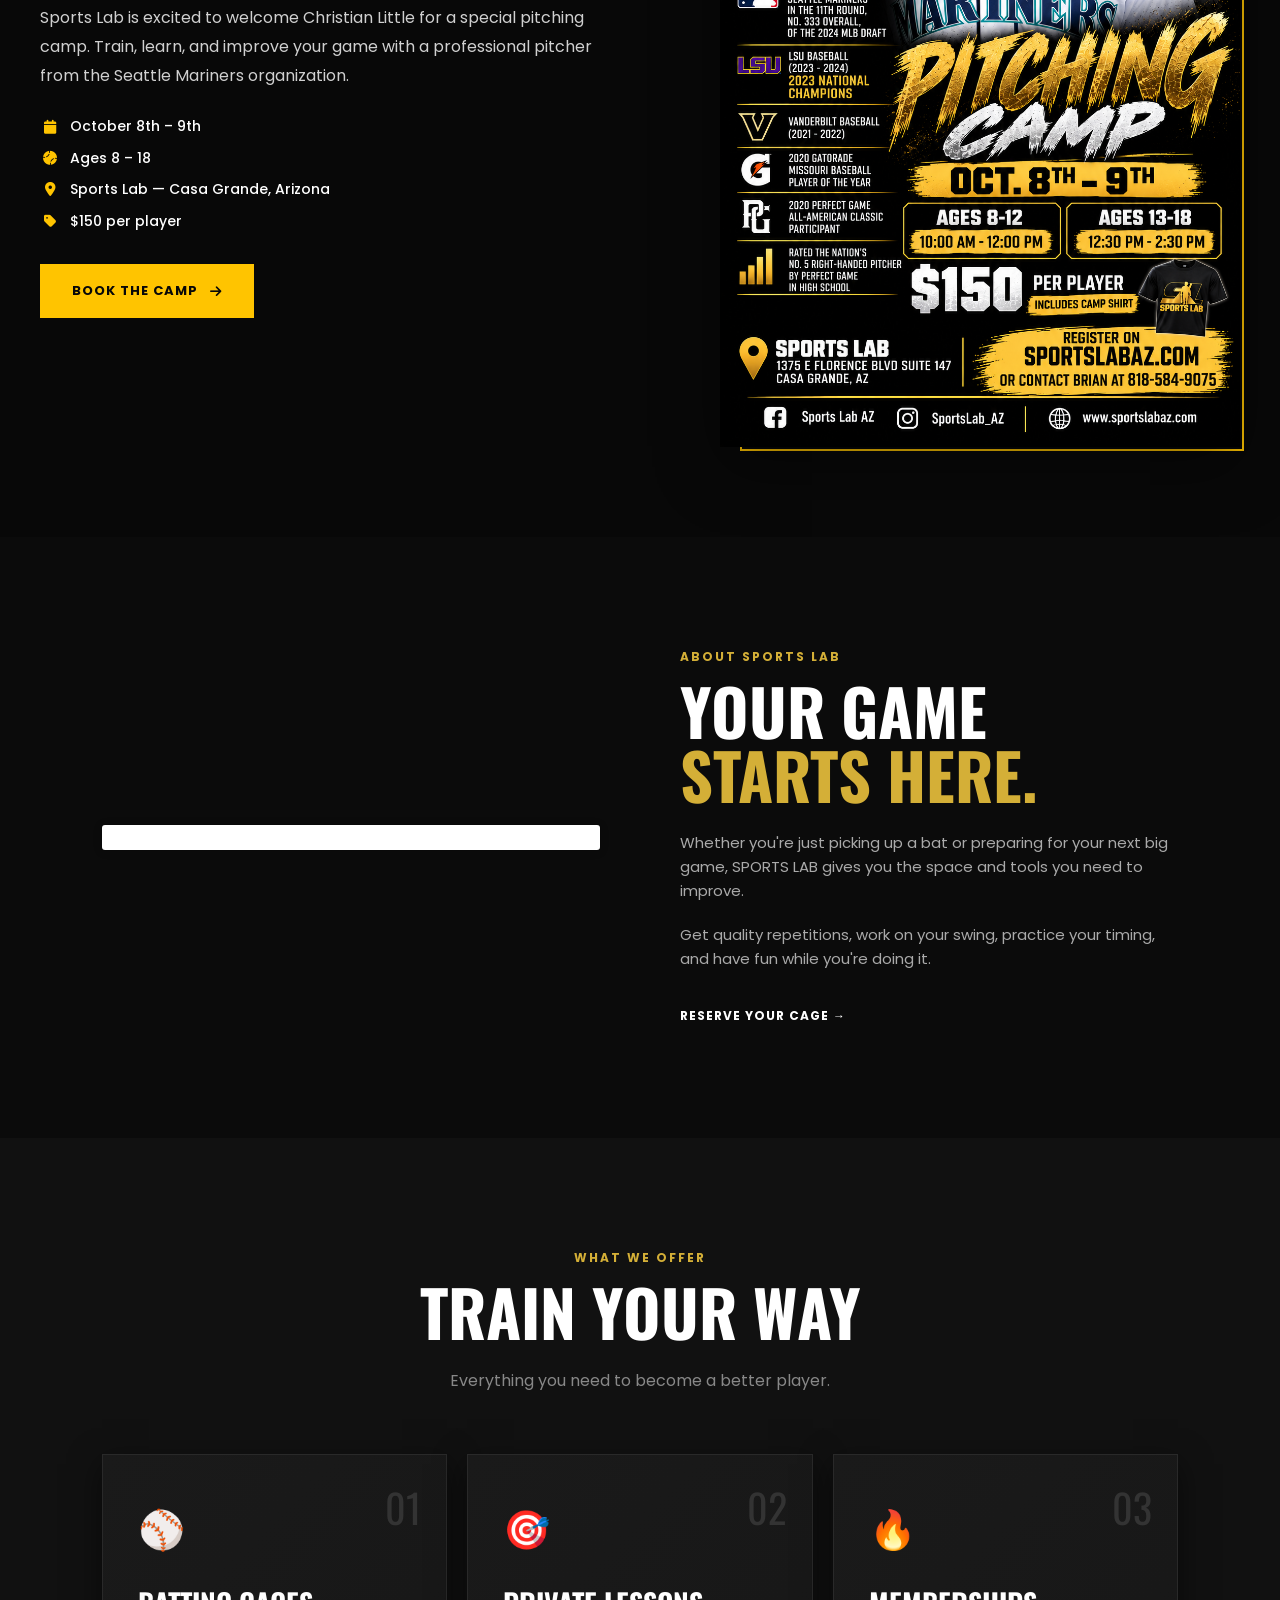
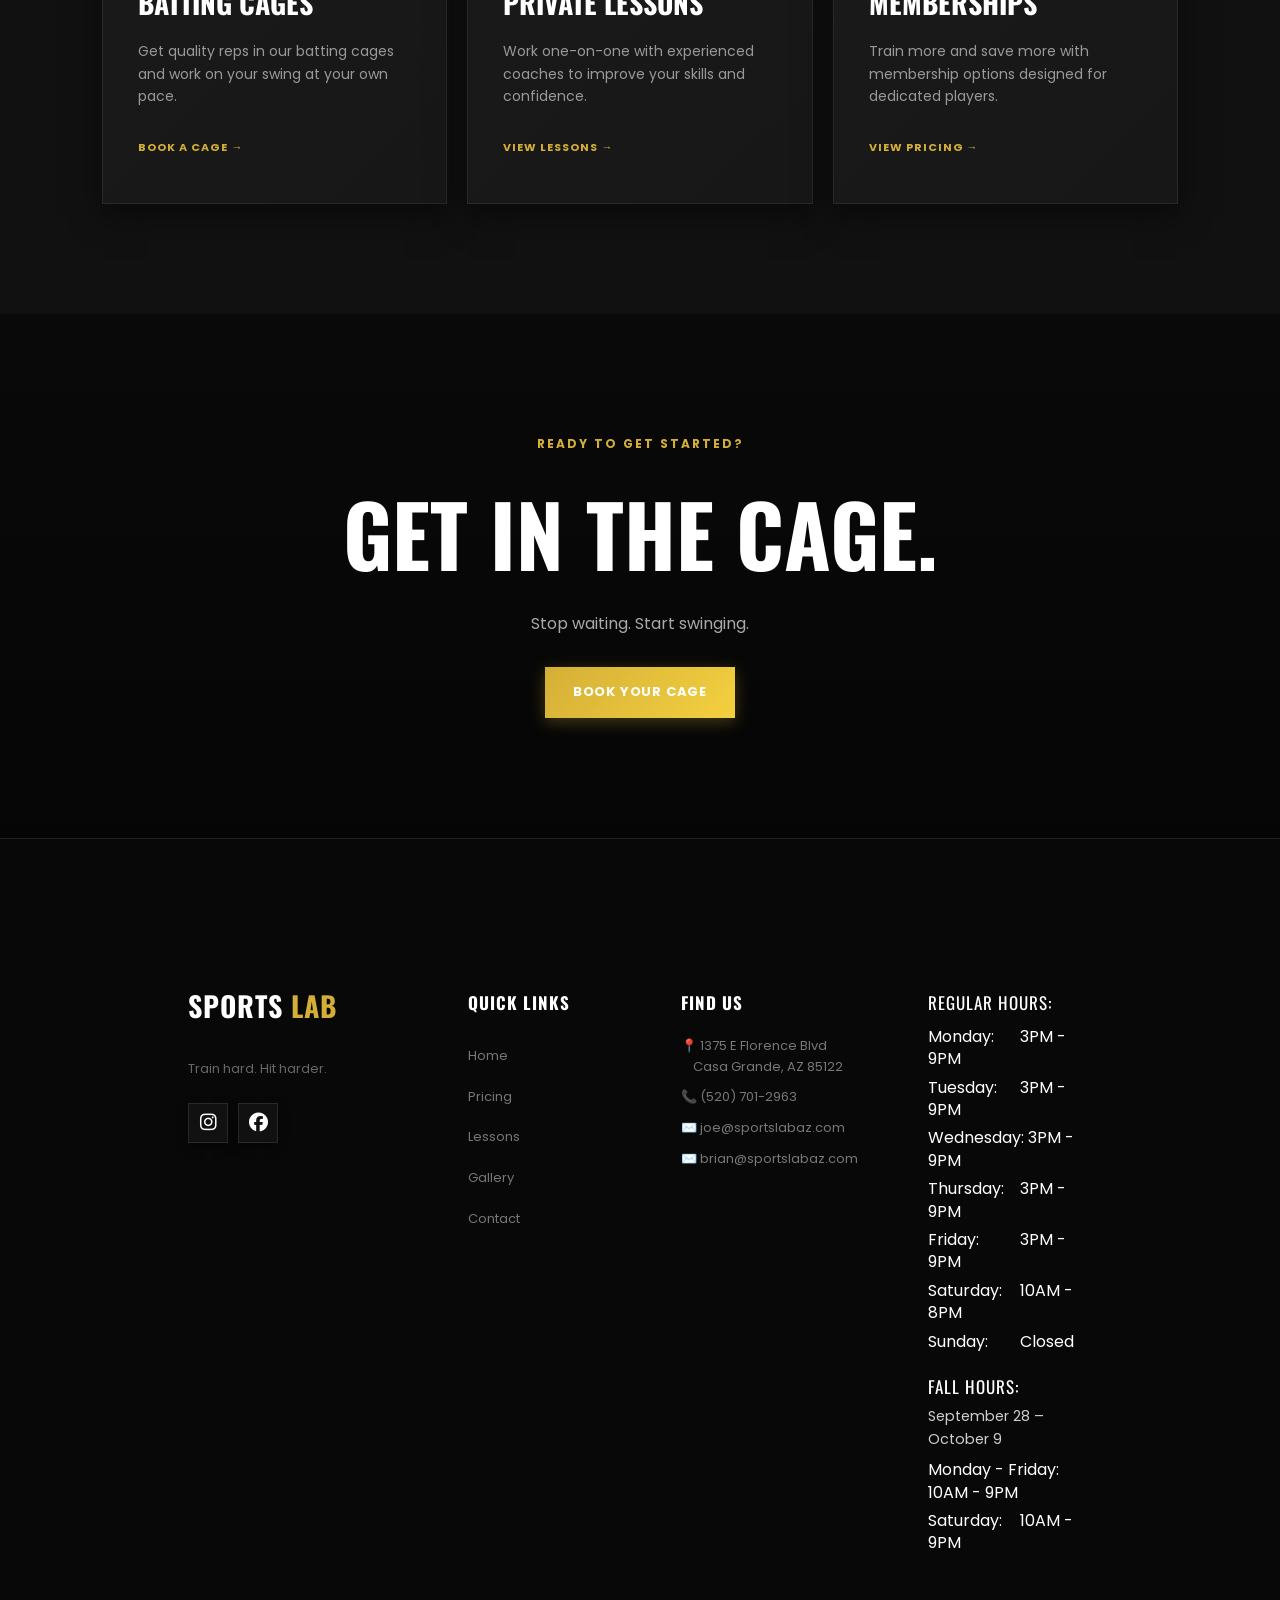
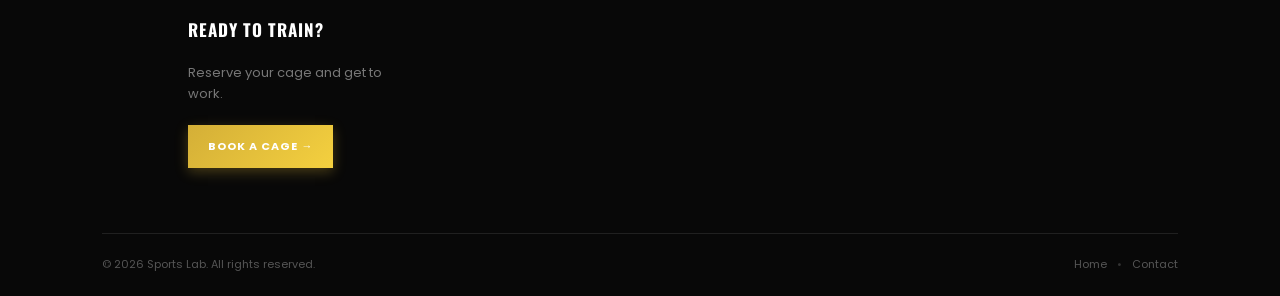
==== commit c66140cc: "modified:   index.html" ====
--- a/index.html
+++ b/index.html
@@ -14,7 +14,7 @@
 
     <meta
         name="description"
-        content="Sports Lab offers batting cages, baseball and softball training, lessons, and cage rentals in Casa Grande, AZ. Book your cage today."
+        content="Sports Lab offers batting cages, baseball and softball training, lessons, camps, and cage rentals in Casa Grande, AZ."
     >
 
     <link rel="stylesheet" href="css/style.css">
@@ -25,12 +25,18 @@
     >
 
     <link rel="preconnect" href="https://fonts.googleapis.com">
-    <link rel="preconnect" href="https://fonts.gstatic.com" crossorigin>
+
+    <link
+        rel="preconnect"
+        href="https://fonts.gstatic.com"
+        crossorigin
+    >
 
     <link
         href="https://fonts.googleapis.com/css2?family=Oswald:wght@400;500;600;700&family=Poppins:wght@400;500;600;700&display=swap"
         rel="stylesheet"
     >
+
 
     <style>
 
@@ -44,15 +50,20 @@
             position: relative;
             z-index: 100;
             text-align: center;
+
             margin-top: 80px;
         }
+
 
         .hours-notification a {
             display: flex;
             align-items: center;
             justify-content: center;
+
             gap: 9px;
+
             min-height: 42px;
+
             padding: 8px 15px;
 
             color: #ffffff;
@@ -66,24 +77,32 @@
             transition: background 0.2s ease;
         }
 
+
         .hours-notification a:hover {
-            background: #ae080846;
+            background: #094dad;
             color: #ffffff;
         }
+
 
         .notification-dot {
             width: 8px;
             height: 8px;
+
             background: #ffffff;
+
             border-radius: 50%;
+
             display: inline-block;
+
             animation: hoursPulse 1.5s infinite;
         }
+
 
         .notification-arrow {
             font-size: 14px;
             line-height: 1;
         }
+
 
         @keyframes hoursPulse {
 
@@ -97,7 +116,9 @@
                 transform: scale(1.35);
                 opacity: 0.6;
             }
-        }
+
+        }
+
 
 
         /* ========================================
@@ -106,34 +127,42 @@
 
         .footer-hours-list {
             list-style: none;
+
             padding: 0;
             margin: 0;
-        }
+
+            font-weight: 400;
+        }
+
 
         .footer-hours h4 {
             font-weight: 400;
             margin-bottom: 10px;
         }
 
-        .footer-hours-list {
-            font-weight: 400;
-        }
 
         .footer-hours-list li {
             margin-bottom: 6px;
+
             line-height: 1.4;
+
             font-weight: 400;
         }
+
 
         .footer-hours-list span {
             display: inline-block;
+
             min-width: 88px;
+
             font-weight: 400;
         }
+
 
         .footer-hours-list strong {
             font-weight: 400;
         }
+
 
 
         /* ========================================
@@ -144,15 +173,20 @@
             margin-top: 20px;
         }
 
+
         .fall-hours h4 {
             margin-bottom: 5px;
         }
 
+
         .fall-hours p {
             margin: 0 0 8px;
+
             font-size: 0.9rem;
+
             opacity: 0.8;
         }
+
 
 
         /* ========================================
@@ -161,17 +195,23 @@
 
         .about-reel {
             width: 100%;
+
             display: flex;
+
             justify-content: center;
             align-items: flex-start;
         }
 
+
         .about-reel .instagram-media {
             width: 100% !important;
+
             max-width: 540px !important;
             min-width: 326px !important;
+
             margin: 0 auto !important;
         }
+
 
 
         /* ========================================
@@ -180,133 +220,303 @@
 
         .christian-camp-section {
             position: relative;
-            background: #0b0b0b;
+
+            width: 100%;
+
+            background: #080808;
+
             color: #ffffff;
-            padding: 90px 24px;
+
+            padding: 90px 25px;
+
             overflow: hidden;
         }
+
 
         .christian-camp-section::before {
             content: "";
+
             position: absolute;
-            top: -140px;
-            left: -140px;
-            width: 350px;
-            height: 350px;
+
+            width: 450px;
+            height: 450px;
+
+            top: -200px;
+            left: -200px;
+
             border-radius: 50%;
-            background: rgba(11, 94, 215, 0.12);
-            filter: blur(10px);
+
+            background: rgba(255, 194, 0, 0.08);
+
             pointer-events: none;
         }
+
 
         .christian-camp-container {
             position: relative;
+
             z-index: 2;
 
             width: 100%;
+
             max-width: 1200px;
+
             margin: 0 auto;
 
             display: grid;
-            grid-template-columns: 0.9fr 1.1fr;
+
+            grid-template-columns:
+                minmax(0, 1fr)
+                minmax(350px, 520px);
+
             align-items: center;
+
             gap: 70px;
         }
 
+
+
+        /* CAMP TEXT */
+
+        .christian-camp-content {
+            width: 100%;
+        }
+
+
         .christian-camp-label {
-            display: inline-flex;
+            display: flex;
+
             align-items: center;
-            gap: 10px;
-
-            margin: 0 0 16px;
-
-            color: #4d96ff;
+
+            gap: 12px;
+
+            margin: 0 0 17px;
+
+            color: #ffc400;
 
             font-family: 'Poppins', sans-serif;
+
             font-size: 13px;
+
             font-weight: 700;
+
             letter-spacing: 2px;
+
             text-transform: uppercase;
         }
+
 
         .christian-camp-label::before {
             content: "";
-            width: 30px;
+
+            width: 35px;
             height: 2px;
-            background: #0b5ed7;
-        }
+
+            background: #ffc400;
+        }
+
 
         .christian-camp-section h2 {
             margin: 0 0 24px;
 
+            font-family: 'Oswald', sans-serif;
+
+            font-size: clamp(48px, 6vw, 78px);
+
+            line-height: 0.95;
+
+            font-weight: 700;
+
             color: #ffffff;
 
-            font-family: 'Oswald', sans-serif;
-            font-size: clamp(46px, 6vw, 76px);
+            text-transform: uppercase;
+        }
+
+
+        .christian-camp-section h2 span {
+            color: #ffc400;
+        }
+
+
+        .christian-camp-description {
+            max-width: 560px;
+
+            margin: 0 0 20px;
+
+            color: #d0d0d0;
+
+            font-family: 'Poppins', sans-serif;
+
+            font-size: 16px;
+
+            line-height: 1.8;
+        }
+
+
+
+        /* CAMP DETAILS */
+
+        .camp-details {
+            margin: 25px 0 0;
+
+            display: flex;
+
+            flex-direction: column;
+
+            gap: 9px;
+        }
+
+
+        .camp-detail {
+            display: flex;
+
+            align-items: center;
+
+            gap: 10px;
+
+            color: #ffffff;
+
+            font-family: 'Poppins', sans-serif;
+
+            font-size: 14px;
+
+            font-weight: 500;
+        }
+
+
+        .camp-detail i {
+            width: 20px;
+
+            color: #ffc400;
+
+            text-align: center;
+        }
+
+
+
+        /* CAMP BUTTON */
+
+        .christian-camp-actions {
+            display: flex;
+
+            align-items: center;
+
+            flex-wrap: wrap;
+
+            gap: 14px;
+
+            margin-top: 32px;
+        }
+
+
+        .christian-camp-book {
+            display: inline-flex;
+
+            align-items: center;
+
+            justify-content: center;
+
+            gap: 12px;
+
+            min-height: 54px;
+
+            padding: 14px 30px;
+
+            background: #ffc400;
+
+            color: #080808;
+
+            border: 2px solid #ffc400;
+
+            font-family: 'Poppins', sans-serif;
+
+            font-size: 13px;
+
             font-weight: 700;
-            line-height: 0.96;
+
+            letter-spacing: 1px;
+
+            text-decoration: none;
+
             text-transform: uppercase;
-        }
-
-        .christian-camp-section h2 span {
-            color: #0b5ed7;
-        }
-
-        .christian-camp-description {
-            max-width: 525px;
-            margin: 0 0 28px;
-
-            color: #cccccc;
-
-            font-family: 'Poppins', sans-serif;
-            font-size: 16px;
-            line-height: 1.75;
-        }
-
-        .christian-camp-status {
-            display: inline-block;
-
-            margin: 0;
-            padding: 10px 16px;
-
-            background: #0b5ed7;
-            color: #ffffff;
-
-            font-family: 'Poppins', sans-serif;
-            font-size: 12px;
-            font-weight: 700;
-            letter-spacing: 1.2px;
-            text-transform: uppercase;
-        }
+
+            transition:
+                background 0.2s ease,
+                color 0.2s ease,
+                border-color 0.2s ease,
+                transform 0.2s ease;
+        }
+
+
+        .christian-camp-book:hover {
+            background: #ffffff;
+
+            border-color: #ffffff;
+
+            color: #080808;
+
+            transform: translateY(-2px);
+        }
+
+
+
+        /* ========================================
+           CAMP IMAGE
+           IMPORTANT: NO CROPPING
+           ======================================== */
 
         .christian-camp-image {
+            width: 100%;
+
+            display: flex;
+
+            justify-content: center;
+
+            align-items: center;
+
             position: relative;
-            width: 100%;
-        }
+        }
+
 
         .christian-camp-image::before {
             content: "";
+
             position: absolute;
-            top: 18px;
-            left: 18px;
-            width: 100%;
-            height: 100%;
-            border: 2px solid #0b5ed7;
+
+            width: calc(100% - 20px);
+            height: calc(100% - 20px);
+
+            top: 20px;
+            left: 20px;
+
+            border: 2px solid #ffc400;
+
             z-index: -1;
         }
+
 
         .christian-camp-image img {
             display: block;
 
             width: 100%;
+
+            max-width: 520px;
+
             height: auto;
-            max-height: 580px;
-
-            object-fit: cover;
+
+            max-height: none;
+
+            object-fit: contain;
+
             object-position: center;
 
-            background: #161616;
-        }
+            background: #000000;
+
+            box-shadow:
+                0 20px 60px
+                rgba(0, 0, 0, 0.45);
+        }
+
 
 
         /* ========================================
@@ -319,60 +529,150 @@
                 margin-bottom: 30px;
             }
 
+
             .about-reel .instagram-media {
                 max-width: 540px !important;
             }
 
+
             .hours-notification a {
                 font-size: 12px;
+
                 min-height: 40px;
             }
+
 
             .christian-camp-section {
                 padding: 60px 20px;
             }
 
+
             .christian-camp-container {
                 grid-template-columns: 1fr;
-                gap: 40px;
-            }
-
-            .christian-camp-section h2 {
-                font-size: clamp(42px, 12vw, 58px);
-            }
+
+                gap: 45px;
+            }
+
+
+            .christian-camp-content {
+                text-align: center;
+            }
+
+
+            .christian-camp-label {
+                justify-content: center;
+            }
+
 
             .christian-camp-description {
-                font-size: 15px;
-            }
-
-            .christian-camp-image::before {
-                top: 10px;
-                left: 10px;
-            }
-        }
+                margin-left: auto;
+                margin-right: auto;
+            }
+
+
+            .camp-details {
+                width: fit-content;
+
+                margin-left: auto;
+                margin-right: auto;
+
+                text-align: left;
+            }
+
+
+            .christian-camp-actions {
+                justify-content: center;
+            }
+
+
+            .christian-camp-image {
+                max-width: 600px;
+
+                margin: 0 auto;
+            }
+
+
+            .christian-camp-image img {
+                width: 100%;
+
+                height: auto;
+
+                max-width: 520px;
+
+                max-height: none;
+
+                object-fit: contain;
+            }
+
+        }
+
+
 
         @media (max-width: 500px) {
 
             .christian-camp-section {
-                padding: 50px 18px;
-            }
+                padding: 50px 16px;
+            }
+
 
             .christian-camp-container {
-                gap: 32px;
-            }
+                gap: 35px;
+            }
+
 
             .christian-camp-label {
                 font-size: 11px;
-                letter-spacing: 1.4px;
-            }
+
+                letter-spacing: 1.3px;
+            }
+
 
             .christian-camp-section h2 {
-                font-size: 42px;
-            }
+                font-size: 43px;
+            }
+
+
+            .christian-camp-description {
+                font-size: 14px;
+
+                line-height: 1.7;
+            }
+
+
+            .camp-detail {
+                font-size: 13px;
+            }
+
+
+            .christian-camp-book {
+                width: 100%;
+
+                max-width: 320px;
+            }
+
+
+            .christian-camp-image {
+                width: 100%;
+            }
+
 
             .christian-camp-image img {
+                width: 100%;
+
+                height: auto;
+
+                max-width: 100%;
+
                 max-height: none;
-            }
+
+                object-fit: contain;
+            }
+
+
+            .christian-camp-image::before {
+                display: none;
+            }
+
         }
 
     </style>
@@ -391,11 +691,18 @@
 
         <div class="nav-container">
 
-            <a href="index.html" class="logo">
+            <a
+                href="index.html"
+                class="logo"
+            >
                 SPORTS <span>LAB</span>
             </a>
 
-            <nav class="nav-links" id="navLinks">
+
+            <nav
+                class="nav-links"
+                id="navLinks"
+            >
 
                 <a href="index.html">
                     Home
@@ -423,12 +730,14 @@
 
             </nav>
 
+
             <a
-                href="../booking/"
+                href="booking/"
                 class="nav-button"
             >
                 BOOK NOW
             </a>
+
 
             <button
                 class="menu-toggle"
@@ -448,6 +757,7 @@
     </header>
 
 
+
     <!-- ========================================
          NEW HOURS NOTIFICATION
          ======================================== -->
@@ -469,40 +779,52 @@
     </div>
 
 
+
     <!-- ========================================
-         HERO
+         MAIN
          ======================================== -->
 
     <main>
 
+
+
+        <!-- ========================================
+             HERO
+             ======================================== -->
+
         <section class="hero">
 
             <div class="hero-overlay"></div>
+
 
             <div class="hero-content">
 
                 <p class="hero-small">
                     STEP UP TO THE PLATE
                 </p>
+
 
                 <h1>
                     TRAIN HARD.<br>
                     <span>HIT HARDER.</span>
                 </h1>
 
+
                 <p class="hero-description">
                     Professional batting cages built for players
                     who want to take their game to the next level.
                 </p>
 
+
                 <div class="hero-buttons">
 
                     <a
-                        href="../booking/"
+                        href="booking/"
                         class="btn btn-primary"
                     >
                         BOOK A CAGE
                     </a>
+
 
                     <a
                         href="#about"
@@ -515,6 +837,7 @@
 
             </div>
 
+
             <div class="scroll-indicator">
 
                 <span>
@@ -528,12 +851,14 @@
         </section>
 
 
+
         <!-- ========================================
              QUICK STATS
              ======================================== -->
 
         <section class="stats">
 
+
             <div class="stat">
 
                 <strong>
@@ -585,65 +910,106 @@
 
             </div>
 
+
         </section>
 
 
-      <!-- ========================================
-     CHRISTIAN LITTLE CAMP
-     ======================================== -->
-
-<section
-    class="christian-camp-section"
-    id="christian-little-camp"
->
-
-    <div class="christian-camp-container">
-
-        <div class="christian-camp-content">
-
-            <p class="christian-camp-label">
-                NEW CAMP AT SPORTS LAB
-            </p>
-
-            <h2>
-                NEW CAMP WITH<br>
-                <span>CHRISTIAN LITTLE.</span>
-            </h2>
-
-            <p class="christian-camp-description">
-                Sports Lab is excited to announce a new camp
-                with Christian Little. Come train, compete,
-                learn, and take your game to the next level.
-            </p>
-
-            <div class="christian-camp-actions">
-
-                <a
-                    href="https://book.runswiftapp.com/facilities/sports-lab/camps?campId=17898"
-                    class="christian-camp-book"
-                    target="_blank"
-                    rel="noopener noreferrer"
-                >
-                    BOOK CAMP →
-                </a>
-
-            </div>
-
-        </div>
-
-
-        <div class="christian-camp-image">
-
-            <img
-                src="camp.png"
-                alt="Christian Little Camp at Sports Lab"
-            >
-
-        </div>
-
-    </div>
-
-</section>
+
+        <!-- ========================================
+             CHRISTIAN LITTLE CAMP
+             ======================================== -->
+
+        <section
+            class="christian-camp-section"
+            id="christian-little-camp"
+        >
+
+            <div class="christian-camp-container">
+
+
+                <!-- CAMP INFORMATION -->
+
+                <div class="christian-camp-content">
+
+                    <p class="christian-camp-label">
+                        NEW AT SPORTS LAB
+                    </p>
+
+
+                    <h2>
+                        CHRISTIAN LITTLE<br>
+                        <span>PITCHING CAMP.</span>
+                    </h2>
+
+
+                    <p class="christian-camp-description">
+                        Sports Lab is excited to welcome Christian Little
+                        for a special pitching camp. Train, learn, and
+                        improve your game with a professional pitcher
+                        from the Seattle Mariners organization.
+                    </p>
+
+
+                    <div class="camp-details">
+
+                        <div class="camp-detail">
+                            <i class="fa-solid fa-calendar"></i>
+                            October 8th – 9th
+                        </div>
+
+                        <div class="camp-detail">
+                            <i class="fa-solid fa-baseball"></i>
+                            Ages 8 – 18
+                        </div>
+
+                        <div class="camp-detail">
+                            <i class="fa-solid fa-location-dot"></i>
+                            Sports Lab — Casa Grande, Arizona
+                        </div>
+
+                        <div class="camp-detail">
+                            <i class="fa-solid fa-tag"></i>
+                            $150 per player
+                        </div>
+
+                    </div>
+
+
+                    <div class="christian-camp-actions">
+
+                        <a
+                            href="https://book.runswiftapp.com/facilities/sports-lab/camps?campId=17898"
+                            class="christian-camp-book"
+                            target="_blank"
+                            rel="noopener noreferrer"
+                        >
+                            BOOK THE CAMP
+
+                            <i class="fa-solid fa-arrow-right"></i>
+                        </a>
+
+                    </div>
+
+                </div>
+
+
+
+                <!-- FULL CAMP FLYER -->
+
+                <div class="christian-camp-image">
+
+                    <img
+                        src="camp.png"
+                        alt="Christian Little Pitching Camp at Sports Lab"
+                    >
+
+                </div>
+
+
+            </div>
+
+        </section>
+
 
 
         <!-- ========================================
@@ -680,16 +1046,19 @@
                 </div>
 
 
+
                 <div class="about-content">
 
                     <p class="section-label">
                         ABOUT SPORTS LAB
                     </p>
+
 
                     <h2>
                         YOUR GAME<br>
                         <span>STARTS HERE.</span>
                     </h2>
+
 
                     <p>
                         Whether you're just picking up a bat or preparing
@@ -697,14 +1066,16 @@
                         the space and tools you need to improve.
                     </p>
 
+
                     <p>
                         Get quality repetitions, work on your swing,
                         practice your timing, and have fun while you're
                         doing it.
                     </p>
 
+
                     <a
-                        href="../booking/"
+                        href="booking/"
                         class="text-button"
                     >
                         RESERVE YOUR CAGE →
@@ -712,9 +1083,11 @@
 
                 </div>
 
+
             </div>
 
         </section>
+
 
 
         <!-- ========================================
@@ -723,16 +1096,19 @@
 
         <section class="services section">
 
+
             <div class="section-heading">
 
                 <p class="section-label">
                     WHAT WE OFFER
                 </p>
 
+
                 <h2>
                     TRAIN YOUR WAY
                 </h2>
 
+
                 <p>
                     Everything you need to become a better player.
                 </p>
@@ -740,6 +1116,7 @@
             </div>
 
 
+
             <div class="service-grid">
 
 
@@ -751,24 +1128,29 @@
                         01
                     </div>
 
+
                     <div class="service-icon">
                         ⚾
                     </div>
 
+
                     <h3>
                         BATTING CAGES
                     </h3>
+
 
                     <p>
                         Get quality reps in our batting cages
                         and work on your swing at your own pace.
                     </p>
 
-                    <a href="../booking/">
+
+                    <a href="booking/">
                         BOOK A CAGE →
                     </a>
 
                 </div>
+
 
 
                 <!-- SERVICE 02 -->
@@ -779,24 +1161,29 @@
                         02
                     </div>
 
+
                     <div class="service-icon">
                         🎯
                     </div>
 
+
                     <h3>
                         PRIVATE LESSONS
                     </h3>
+
 
                     <p>
                         Work one-on-one with experienced coaches
                         to improve your skills and confidence.
                     </p>
 
-                    <a href="../soon/">
+
+                    <a href="soon/">
                         VIEW LESSONS →
                     </a>
 
                 </div>
+
 
 
                 <!-- SERVICE 03 -->
@@ -807,28 +1194,34 @@
                         03
                     </div>
 
+
                     <div class="service-icon">
                         🔥
                     </div>
 
+
                     <h3>
                         MEMBERSHIPS
                     </h3>
+
 
                     <p>
                         Train more and save more with membership
                         options designed for dedicated players.
                     </p>
 
-                    <a href="../pricing/">
+
+                    <a href="pricing/">
                         VIEW PRICING →
                     </a>
 
                 </div>
 
+
             </div>
 
         </section>
+
 
 
         <!-- ========================================
@@ -843,16 +1236,19 @@
                     READY TO GET STARTED?
                 </p>
 
+
                 <h2>
                     GET IN THE CAGE.
                 </h2>
 
+
                 <p>
                     Stop waiting. Start swinging.
                 </p>
 
+
                 <a
-                    href="../booking/"
+                    href="booking/"
                     class="btn btn-primary"
                 >
                     BOOK YOUR CAGE
@@ -862,7 +1258,9 @@
 
         </section>
 
+
     </main>
+
 
 
     <!-- ========================================
@@ -874,25 +1272,26 @@
         <div class="footer-container">
 
 
+
             <!-- BRAND -->
 
             <div class="footer-brand">
 
                 <a
-                    href="../"
+                    href="./"
                     class="logo"
                 >
                     SPORTS <span>LAB</span>
                 </a>
 
+
                 <p>
                     Train hard. Hit harder.
                 </p>
 
+
                 <div class="social-links">
 
-
-                    <!-- INSTAGRAM -->
 
                     <a
                         href="https://www.instagram.com/sportslab_az/"
@@ -906,8 +1305,6 @@
                     </a>
 
 
-                    <!-- FACEBOOK -->
-
                     <a
                         href="https://www.facebook.com/share/1HDGzncBon/?mibextid=wwXIfr"
                         target="_blank"
@@ -919,9 +1316,11 @@
 
                     </a>
 
+
                 </div>
 
             </div>
+
 
 
             <!-- QUICK LINKS -->
@@ -932,27 +1331,34 @@
                     QUICK LINKS
                 </h4>
 
-                <a href="../">
+
+                <a href="./">
                     Home
                 </a>
 
-                <a href="../pricing/">
+
+                <a href="pricing/">
                     Pricing
                 </a>
 
-                <a href="../soon/">
+
+                <a href="soon/">
                     Lessons
                 </a>
 
-                <a href="../gallery/">
+
+                <a href="gallery/">
                     Gallery
                 </a>
 
-                <a href="../contact/">
+
+                <a href="contact/">
                     Contact
                 </a>
 
-            </div>
+
+            </div>
+
 
 
             <!-- CONTACT -->
@@ -962,6 +1368,7 @@
                 <h4>
                     FIND US
                 </h4>
+
 
                 <a
                     href="https://www.google.com/maps?q=1375+East+Florence+Boulevard,+Casa+Grande,+AZ+85122"
@@ -972,6 +1379,7 @@
                     &nbsp;&nbsp;&nbsp;&nbsp;Casa Grande, AZ 85122
                 </a>
 
+
                 <p>
 
                     📞
@@ -982,15 +1390,19 @@
 
                 </p>
 
+
                 <a href="mailto:joe@sportslabaz.com">
                     ✉️ joe@sportslabaz.com
                 </a>
 
+
                 <a href="mailto:brian@sportslabaz.com">
                     ✉️ brian@sportslabaz.com
                 </a>
 
-            </div>
+
+            </div>
+
 
 
             <!-- HOURS -->
@@ -1004,44 +1416,54 @@
                     REGULAR HOURS:
                 </h4>
 
+
                 <ul class="footer-hours-list">
+
 
                     <li>
                         <span>Monday:</span>
                         3PM - 9PM
                     </li>
 
+
                     <li>
                         <span>Tuesday:</span>
                         3PM - 9PM
                     </li>
 
+
                     <li>
                         <span>Wednesday:</span>
                         3PM - 9PM
                     </li>
 
+
                     <li>
                         <span>Thursday:</span>
                         3PM - 9PM
                     </li>
 
+
                     <li>
                         <span>Friday:</span>
                         3PM - 9PM
                     </li>
 
+
                     <li>
                         <span>Saturday:</span>
                         10AM - 8PM
                     </li>
 
+
                     <li>
                         <span>Sunday:</span>
                         Closed
                     </li>
 
+
                 </ul>
+
 
 
                 <!-- FALL HOURS -->
@@ -1052,27 +1474,34 @@
                         FALL HOURS:
                     </h4>
 
+
                     <p>
                         September 28 – October 9
                     </p>
 
+
                     <ul class="footer-hours-list">
+
 
                         <li>
                             <span>Monday - Friday:</span>
                             10AM - 9PM
                         </li>
 
+
                         <li>
                             <span>Saturday:</span>
                             10AM - 9PM
                         </li>
 
+
                     </ul>
 
                 </div>
 
-            </div>
+
+            </div>
+
 
 
             <!-- BOOKING -->
@@ -1082,24 +1511,27 @@
                 <h4>
                     READY TO TRAIN?
                 </h4>
+
 
                 <p>
                     Reserve your cage and
                     get to work.
                 </p>
 
+
                 <a
-                    href="../booking/"
+                    href="booking/"
                     class="footer-book-button"
-                    target="_blank"
-                    rel="noopener noreferrer"
                 >
                     BOOK A CAGE →
                 </a>
 
-            </div>
+
+            </div>
+
 
         </div>
+
 
 
         <!-- ========================================
@@ -1112,25 +1544,31 @@
                 © 2026 Sports Lab. All rights reserved.
             </p>
 
+
             <div class="footer-bottom-links">
 
-                <a href="../">
+                <a href="./">
                     Home
                 </a>
+
 
                 <span>
                     •
                 </span>
 
-                <a href="../contact/">
+
+                <a href="contact/">
                     Contact
                 </a>
 
+
             </div>
 
         </div>
 
+
     </footer>
+
 
 
     <script
@@ -1138,8 +1576,10 @@
         src="//www.instagram.com/embed.js"
     ></script>
 
+
     <script src="js/main.js"></script>
 
+
 </body>
 
 </html>
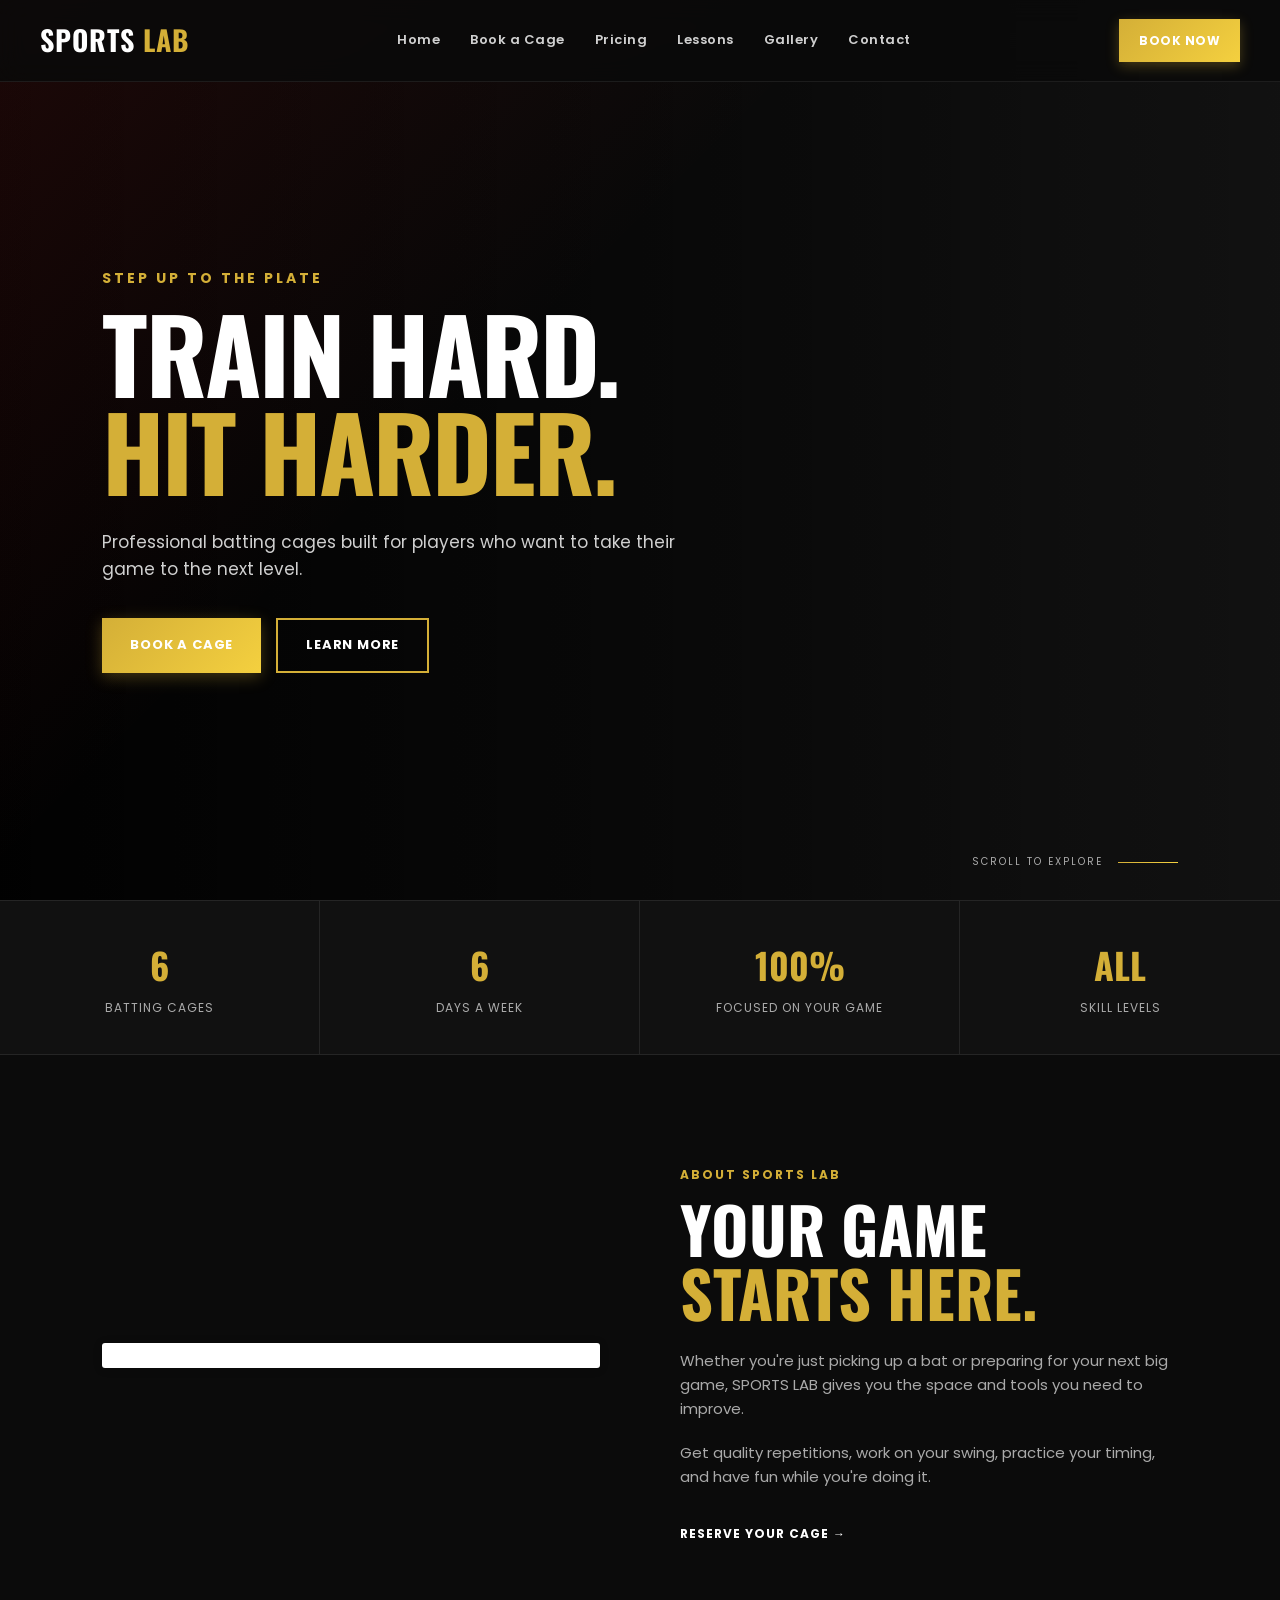
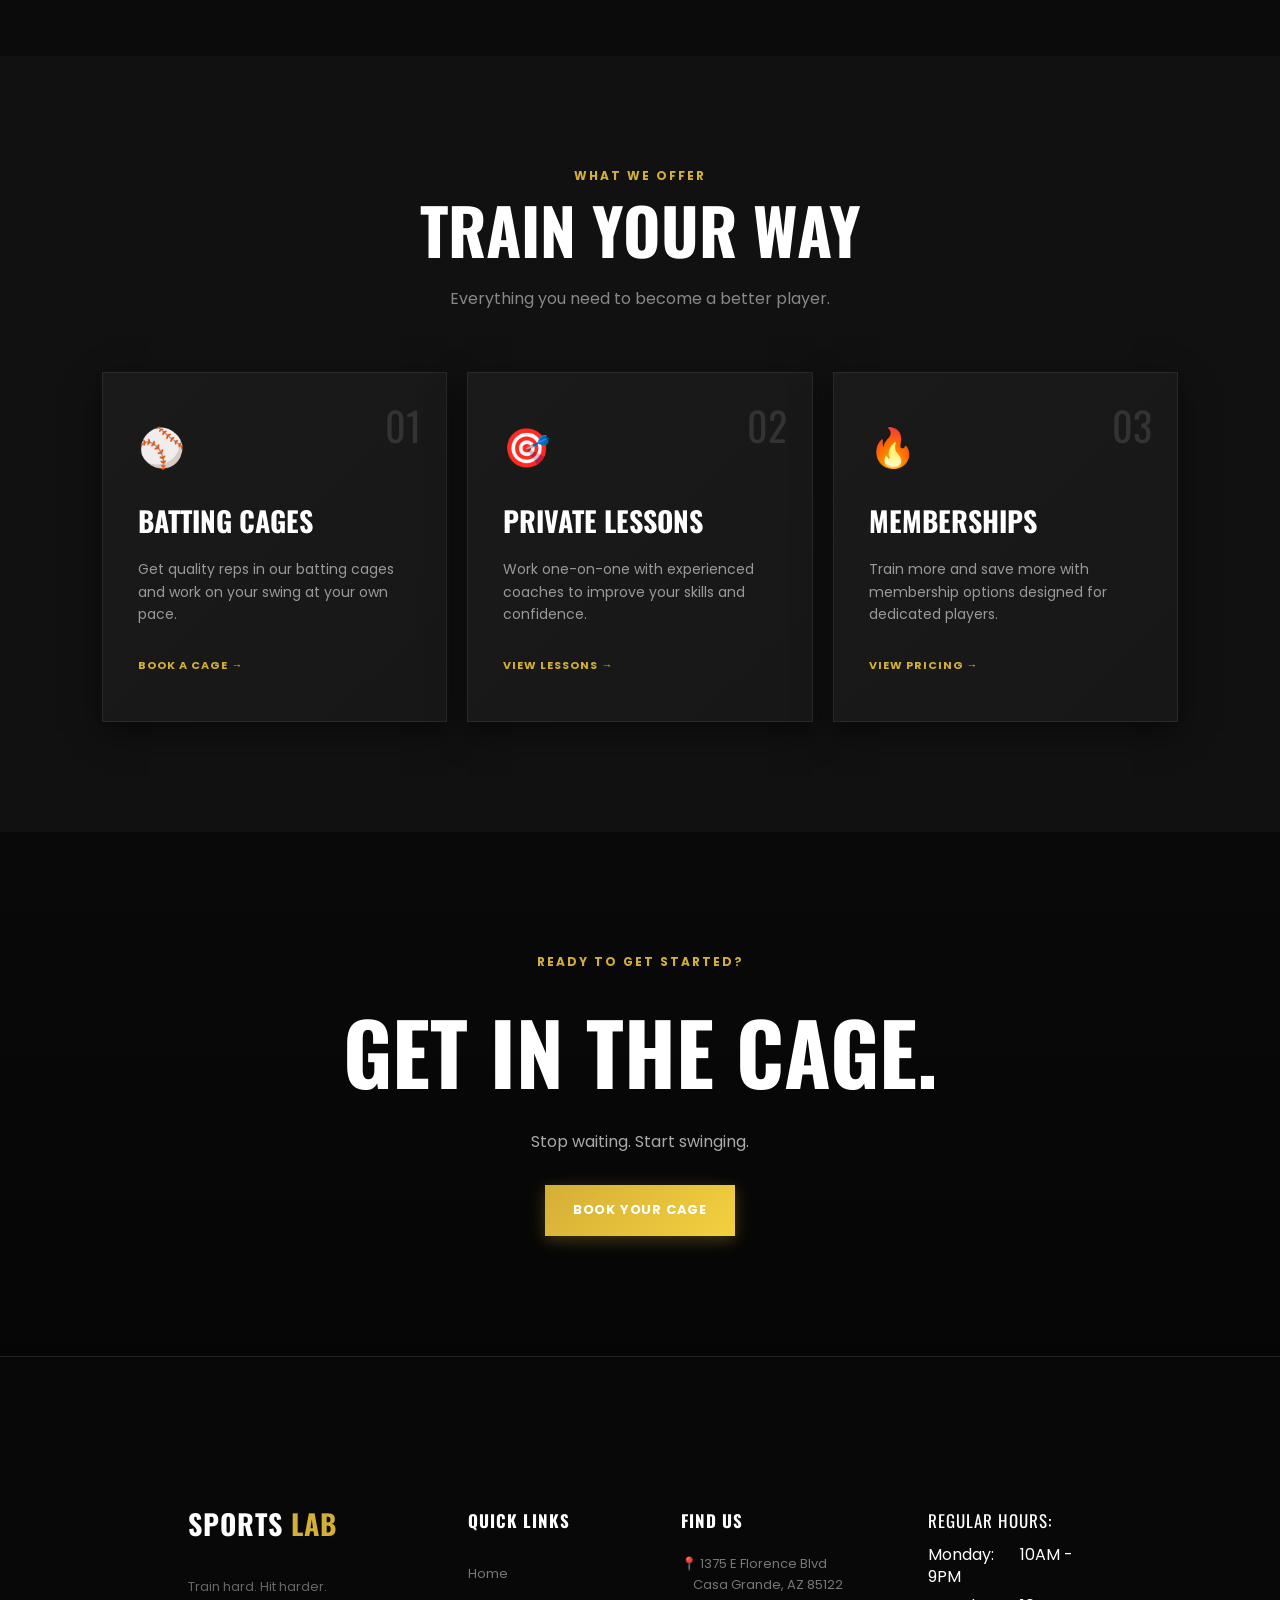
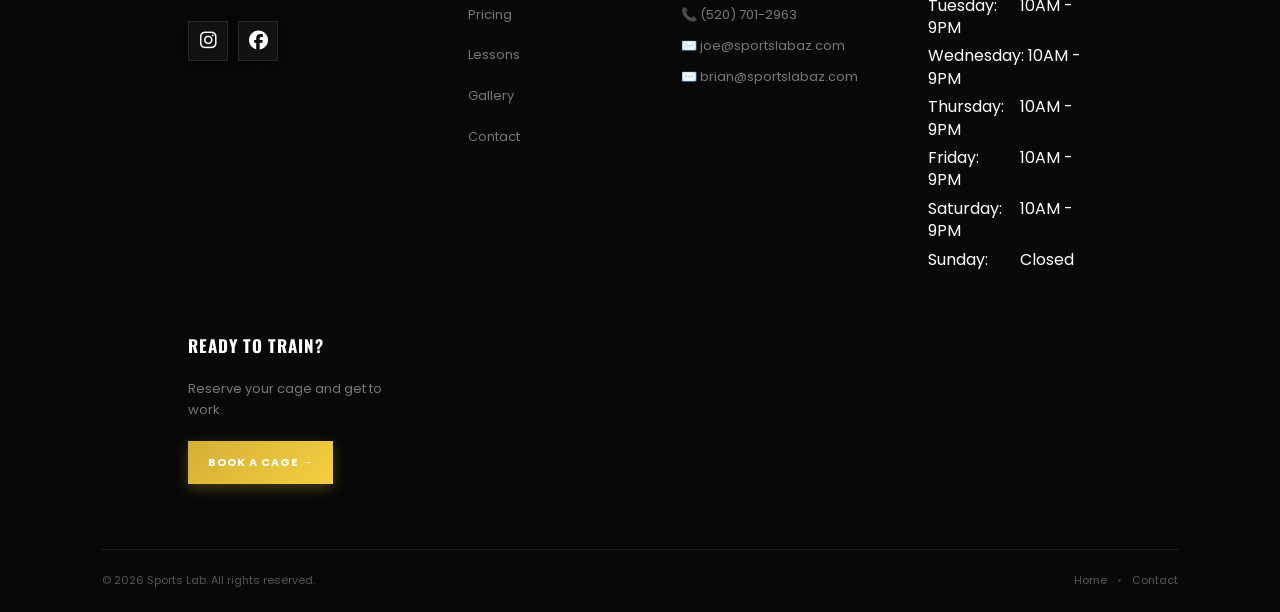
==== commit 30295a4d: "modified:   contact/index.html 	modified:   index.html" ====
--- a/index.html
+++ b/index.html
@@ -1,743 +1,97 @@
+
 <!DOCTYPE html>
 <html lang="en">
-
 <head>
-
     <link rel="icon" type="image/png" href="favicon.png">
-
     <meta charset="UTF-8">
     <meta name="viewport" content="width=device-width, initial-scale=1.0">
-
-    <title>
-        Sports Lab | Batting Cages in Casa Grande, AZ
-    </title>
-
-    <meta
-        name="description"
-        content="Sports Lab offers batting cages, baseball and softball training, lessons, camps, and cage rentals in Casa Grande, AZ."
-    >
+    <title>Sports Lab | Batting Cages in Casa Grande, AZ</title>
+    <meta name="description" content="Sports Lab offers batting cages, baseball and softball training, lessons, and cage rentals in Casa Grande, AZ.">
 
     <link rel="stylesheet" href="css/style.css">
-
-    <link
-        rel="stylesheet"
-        href="https://cdnjs.cloudflare.com/ajax/libs/font-awesome/6.5.2/css/all.min.css"
-    >
-
+    <link rel="stylesheet" href="https://cdnjs.cloudflare.com/ajax/libs/font-awesome/6.5.2/css/all.min.css">
     <link rel="preconnect" href="https://fonts.googleapis.com">
-
-    <link
-        rel="preconnect"
-        href="https://fonts.gstatic.com"
-        crossorigin
-    >
-
-    <link
-        href="https://fonts.googleapis.com/css2?family=Oswald:wght@400;500;600;700&family=Poppins:wght@400;500;600;700&display=swap"
-        rel="stylesheet"
-    >
-
+    <link rel="preconnect" href="https://fonts.gstatic.com" crossorigin>
+    <link href="https://fonts.googleapis.com/css2?family=Oswald:wght@400;500;600;700&family=Poppins:wght@400;500;600;700&display=swap" rel="stylesheet">
 
     <style>
-
-        /* ========================================
-           NEW HOURS NOTIFICATION
-           ======================================== */
-
-        .hours-notification {
-            width: 100%;
-            background: #0b5ed7;
-            position: relative;
-            z-index: 100;
-            text-align: center;
-
-            margin-top: 80px;
-        }
-
-
-        .hours-notification a {
-            display: flex;
-            align-items: center;
-            justify-content: center;
-
-            gap: 9px;
-
-            min-height: 42px;
-
-            padding: 8px 15px;
-
-            color: #ffffff;
-            text-decoration: none;
-
-            font-family: 'Poppins', sans-serif;
-            font-size: 13px;
-            font-weight: 600;
-            letter-spacing: 0.5px;
-
-            transition: background 0.2s ease;
-        }
-
-
-        .hours-notification a:hover {
-            background: #094dad;
-            color: #ffffff;
-        }
-
-
-        .notification-dot {
-            width: 8px;
-            height: 8px;
-
-            background: #ffffff;
-
-            border-radius: 50%;
-
-            display: inline-block;
-
-            animation: hoursPulse 1.5s infinite;
-        }
-
-
-        .notification-arrow {
-            font-size: 14px;
-            line-height: 1;
-        }
-
-
-        @keyframes hoursPulse {
-
-            0%,
-            100% {
-                transform: scale(1);
-                opacity: 1;
-            }
-
-            50% {
-                transform: scale(1.35);
-                opacity: 0.6;
-            }
-
-        }
-
-
-
-        /* ========================================
-           FOOTER HOURS
-           ======================================== */
-
+        /* FOOTER HOURS */
         .footer-hours-list {
             list-style: none;
-
             padding: 0;
             margin: 0;
-
             font-weight: 400;
         }
-
 
         .footer-hours h4 {
             font-weight: 400;
             margin-bottom: 10px;
         }
 
-
         .footer-hours-list li {
             margin-bottom: 6px;
-
             line-height: 1.4;
-
             font-weight: 400;
         }
-
 
         .footer-hours-list span {
             display: inline-block;
-
             min-width: 88px;
-
             font-weight: 400;
         }
-
 
         .footer-hours-list strong {
             font-weight: 400;
         }
 
-
-
-        /* ========================================
-           FALL HOURS
-           ======================================== */
-
-        .fall-hours {
-            margin-top: 20px;
-        }
-
-
-        .fall-hours h4 {
-            margin-bottom: 5px;
-        }
-
-
-        .fall-hours p {
-            margin: 0 0 8px;
-
-            font-size: 0.9rem;
-
-            opacity: 0.8;
-        }
-
-
-
-        /* ========================================
-           INSTAGRAM REEL
-           ======================================== */
-
+        /* INSTAGRAM REEL */
         .about-reel {
             width: 100%;
-
             display: flex;
-
             justify-content: center;
             align-items: flex-start;
         }
 
-
         .about-reel .instagram-media {
             width: 100% !important;
-
             max-width: 540px !important;
             min-width: 326px !important;
-
             margin: 0 auto !important;
         }
 
-
-
-        /* ========================================
-           CHRISTIAN LITTLE CAMP
-           ======================================== */
-
-        .christian-camp-section {
-            position: relative;
-
-            width: 100%;
-
-            background: #080808;
-
-            color: #ffffff;
-
-            padding: 90px 25px;
-
-            overflow: hidden;
-        }
-
-
-        .christian-camp-section::before {
-            content: "";
-
-            position: absolute;
-
-            width: 450px;
-            height: 450px;
-
-            top: -200px;
-            left: -200px;
-
-            border-radius: 50%;
-
-            background: rgba(255, 194, 0, 0.08);
-
-            pointer-events: none;
-        }
-
-
-        .christian-camp-container {
-            position: relative;
-
-            z-index: 2;
-
-            width: 100%;
-
-            max-width: 1200px;
-
-            margin: 0 auto;
-
-            display: grid;
-
-            grid-template-columns:
-                minmax(0, 1fr)
-                minmax(350px, 520px);
-
-            align-items: center;
-
-            gap: 70px;
-        }
-
-
-
-        /* CAMP TEXT */
-
-        .christian-camp-content {
-            width: 100%;
-        }
-
-
-        .christian-camp-label {
-            display: flex;
-
-            align-items: center;
-
-            gap: 12px;
-
-            margin: 0 0 17px;
-
-            color: #ffc400;
-
-            font-family: 'Poppins', sans-serif;
-
-            font-size: 13px;
-
-            font-weight: 700;
-
-            letter-spacing: 2px;
-
-            text-transform: uppercase;
-        }
-
-
-        .christian-camp-label::before {
-            content: "";
-
-            width: 35px;
-            height: 2px;
-
-            background: #ffc400;
-        }
-
-
-        .christian-camp-section h2 {
-            margin: 0 0 24px;
-
-            font-family: 'Oswald', sans-serif;
-
-            font-size: clamp(48px, 6vw, 78px);
-
-            line-height: 0.95;
-
-            font-weight: 700;
-
-            color: #ffffff;
-
-            text-transform: uppercase;
-        }
-
-
-        .christian-camp-section h2 span {
-            color: #ffc400;
-        }
-
-
-        .christian-camp-description {
-            max-width: 560px;
-
-            margin: 0 0 20px;
-
-            color: #d0d0d0;
-
-            font-family: 'Poppins', sans-serif;
-
-            font-size: 16px;
-
-            line-height: 1.8;
-        }
-
-
-
-        /* CAMP DETAILS */
-
-        .camp-details {
-            margin: 25px 0 0;
-
-            display: flex;
-
-            flex-direction: column;
-
-            gap: 9px;
-        }
-
-
-        .camp-detail {
-            display: flex;
-
-            align-items: center;
-
-            gap: 10px;
-
-            color: #ffffff;
-
-            font-family: 'Poppins', sans-serif;
-
-            font-size: 14px;
-
-            font-weight: 500;
-        }
-
-
-        .camp-detail i {
-            width: 20px;
-
-            color: #ffc400;
-
-            text-align: center;
-        }
-
-
-
-        /* CAMP BUTTON */
-
-        .christian-camp-actions {
-            display: flex;
-
-            align-items: center;
-
-            flex-wrap: wrap;
-
-            gap: 14px;
-
-            margin-top: 32px;
-        }
-
-
-        .christian-camp-book {
-            display: inline-flex;
-
-            align-items: center;
-
-            justify-content: center;
-
-            gap: 12px;
-
-            min-height: 54px;
-
-            padding: 14px 30px;
-
-            background: #ffc400;
-
-            color: #080808;
-
-            border: 2px solid #ffc400;
-
-            font-family: 'Poppins', sans-serif;
-
-            font-size: 13px;
-
-            font-weight: 700;
-
-            letter-spacing: 1px;
-
-            text-decoration: none;
-
-            text-transform: uppercase;
-
-            transition:
-                background 0.2s ease,
-                color 0.2s ease,
-                border-color 0.2s ease,
-                transform 0.2s ease;
-        }
-
-
-        .christian-camp-book:hover {
-            background: #ffffff;
-
-            border-color: #ffffff;
-
-            color: #080808;
-
-            transform: translateY(-2px);
-        }
-
-
-
-        /* ========================================
-           CAMP IMAGE
-           IMPORTANT: NO CROPPING
-           ======================================== */
-
-        .christian-camp-image {
-            width: 100%;
-
-            display: flex;
-
-            justify-content: center;
-
-            align-items: center;
-
-            position: relative;
-        }
-
-
-        .christian-camp-image::before {
-            content: "";
-
-            position: absolute;
-
-            width: calc(100% - 20px);
-            height: calc(100% - 20px);
-
-            top: 20px;
-            left: 20px;
-
-            border: 2px solid #ffc400;
-
-            z-index: -1;
-        }
-
-
-        .christian-camp-image img {
-            display: block;
-
-            width: 100%;
-
-            max-width: 520px;
-
-            height: auto;
-
-            max-height: none;
-
-            object-fit: contain;
-
-            object-position: center;
-
-            background: #000000;
-
-            box-shadow:
-                0 20px 60px
-                rgba(0, 0, 0, 0.45);
-        }
-
-
-
-        /* ========================================
-           MOBILE
-           ======================================== */
-
         @media (max-width: 900px) {
-
             .about-reel {
                 margin-bottom: 30px;
             }
 
-
             .about-reel .instagram-media {
                 max-width: 540px !important;
             }
-
-
-            .hours-notification a {
-                font-size: 12px;
-
-                min-height: 40px;
-            }
-
-
-            .christian-camp-section {
-                padding: 60px 20px;
-            }
-
-
-            .christian-camp-container {
-                grid-template-columns: 1fr;
-
-                gap: 45px;
-            }
-
-
-            .christian-camp-content {
-                text-align: center;
-            }
-
-
-            .christian-camp-label {
-                justify-content: center;
-            }
-
-
-            .christian-camp-description {
-                margin-left: auto;
-                margin-right: auto;
-            }
-
-
-            .camp-details {
-                width: fit-content;
-
-                margin-left: auto;
-                margin-right: auto;
-
-                text-align: left;
-            }
-
-
-            .christian-camp-actions {
-                justify-content: center;
-            }
-
-
-            .christian-camp-image {
-                max-width: 600px;
-
-                margin: 0 auto;
-            }
-
-
-            .christian-camp-image img {
-                width: 100%;
-
-                height: auto;
-
-                max-width: 520px;
-
-                max-height: none;
-
-                object-fit: contain;
-            }
-
-        }
-
-
-
-        @media (max-width: 500px) {
-
-            .christian-camp-section {
-                padding: 50px 16px;
-            }
-
-
-            .christian-camp-container {
-                gap: 35px;
-            }
-
-
-            .christian-camp-label {
-                font-size: 11px;
-
-                letter-spacing: 1.3px;
-            }
-
-
-            .christian-camp-section h2 {
-                font-size: 43px;
-            }
-
-
-            .christian-camp-description {
-                font-size: 14px;
-
-                line-height: 1.7;
-            }
-
-
-            .camp-detail {
-                font-size: 13px;
-            }
-
-
-            .christian-camp-book {
-                width: 100%;
-
-                max-width: 320px;
-            }
-
-
-            .christian-camp-image {
-                width: 100%;
-            }
-
-
-            .christian-camp-image img {
-                width: 100%;
-
-                height: auto;
-
-                max-width: 100%;
-
-                max-height: none;
-
-                object-fit: contain;
-            }
-
-
-            .christian-camp-image::before {
-                display: none;
-            }
-
-        }
-
+        }
     </style>
-
 </head>
 
-
 <body>
 
-
-    <!-- ========================================
-         NAVIGATION
-         ======================================== -->
-
+    <!-- NAVIGATION -->
     <header class="navbar">
-
         <div class="nav-container">
-
-            <a
-                href="index.html"
-                class="logo"
-            >
+            <a href="index.html" class="logo">
                 SPORTS <span>LAB</span>
             </a>
 
-
-            <nav
-                class="nav-links"
-                id="navLinks"
-            >
-
-                <a href="index.html">
-                    Home
-                </a>
-
-                <a href="booking/">
-                    Book a Cage
-                </a>
-
-                <a href="pricing/">
-                    Pricing
-                </a>
-
-                <a href="soon/">
-                    Lessons
-                </a>
-
-                <a href="gallery/">
-                    Gallery
-                </a>
-
-                <a href="contact/">
-                    Contact
-                </a>
-
+            <nav class="nav-links" id="navLinks">
+                <a href="index.html">Home</a>
+                <a href="booking/">Book a Cage</a>
+                <a href="pricing/">Pricing</a>
+                <a href="soon/">Lessons</a>
+                <a href="gallery/">Gallery</a>
+                <a href="contact/">Contact</a>
             </nav>
 
-
-            <a
-                href="booking/"
-                class="nav-button"
-            >
+            <a href="booking/" class="nav-button">
                 BOOK NOW
             </a>
-
 
             <button
                 class="menu-toggle"
@@ -745,294 +99,85 @@
                 aria-label="Open navigation menu"
                 aria-expanded="false"
             >
-
                 <span></span>
                 <span></span>
                 <span></span>
-
             </button>
-
         </div>
-
     </header>
 
-
-
-    <!-- ========================================
-         NEW HOURS NOTIFICATION
-         ======================================== -->
-
-    <div class="hours-notification">
-
-        <a href="#hours">
-
-            <span class="notification-dot"></span>
-
-            NEW HOURS AVAILABLE
-
-            <span class="notification-arrow">
-                ↓
-            </span>
-
-        </a>
-
-    </div>
-
-
-
-    <!-- ========================================
-         MAIN
-         ======================================== -->
-
     <main>
 
-
-
-        <!-- ========================================
-             HERO
-             ======================================== -->
-
+        <!-- HERO -->
         <section class="hero">
-
             <div class="hero-overlay"></div>
 
-
             <div class="hero-content">
-
                 <p class="hero-small">
                     STEP UP TO THE PLATE
                 </p>
-
 
                 <h1>
                     TRAIN HARD.<br>
                     <span>HIT HARDER.</span>
                 </h1>
 
-
                 <p class="hero-description">
                     Professional batting cages built for players
                     who want to take their game to the next level.
                 </p>
 
-
                 <div class="hero-buttons">
-
-                    <a
-                        href="booking/"
-                        class="btn btn-primary"
-                    >
+                    <a href="booking/" class="btn btn-primary">
                         BOOK A CAGE
                     </a>
 
-
-                    <a
-                        href="#about"
-                        class="btn btn-secondary"
-                    >
+                    <a href="#about" class="btn btn-secondary">
                         LEARN MORE
                     </a>
-
-                </div>
-
-            </div>
-
+                </div>
+            </div>
 
             <div class="scroll-indicator">
-
-                <span>
-                    SCROLL TO EXPLORE
-                </span>
-
+                <span>SCROLL TO EXPLORE</span>
                 <div class="scroll-line"></div>
-
-            </div>
-
+            </div>
         </section>
 
-
-
-        <!-- ========================================
-             QUICK STATS
-             ======================================== -->
-
+        <!-- QUICK STATS -->
         <section class="stats">
-
-
             <div class="stat">
-
-                <strong>
-                    6
-                </strong>
-
-                <span>
-                    Batting Cages
-                </span>
-
-            </div>
-
+                <strong>6</strong>
+                <span>Batting Cages</span>
+            </div>
 
             <div class="stat">
-
-                <strong>
-                    6
-                </strong>
-
-                <span>
-                    Days a Week
-                </span>
-
-            </div>
-
+                <strong>6</strong>
+                <span>Days a Week</span>
+            </div>
 
             <div class="stat">
-
-                <strong>
-                    100%
-                </strong>
-
-                <span>
-                    Focused on Your Game
-                </span>
-
-            </div>
-
+                <strong>100%</strong>
+                <span>Focused on Your Game</span>
+            </div>
 
             <div class="stat">
-
-                <strong>
-                    ALL
-                </strong>
-
-                <span>
-                    Skill Levels
-                </span>
-
-            </div>
-
-
+                <strong>ALL</strong>
+                <span>Skill Levels</span>
+            </div>
         </section>
 
-
-
-        <!-- ========================================
-             CHRISTIAN LITTLE CAMP
-             ======================================== -->
-
-        <section
-            class="christian-camp-section"
-            id="christian-little-camp"
-        >
-
-            <div class="christian-camp-container">
-
-
-                <!-- CAMP INFORMATION -->
-
-                <div class="christian-camp-content">
-
-                    <p class="christian-camp-label">
-                        NEW AT SPORTS LAB
-                    </p>
-
-
-                    <h2>
-                        CHRISTIAN LITTLE<br>
-                        <span>PITCHING CAMP.</span>
-                    </h2>
-
-
-                    <p class="christian-camp-description">
-                        Sports Lab is excited to welcome Christian Little
-                        for a special pitching camp. Train, learn, and
-                        improve your game with a professional pitcher
-                        from the Seattle Mariners organization.
-                    </p>
-
-
-                    <div class="camp-details">
-
-                        <div class="camp-detail">
-                            <i class="fa-solid fa-calendar"></i>
-                            October 8th – 9th
-                        </div>
-
-                        <div class="camp-detail">
-                            <i class="fa-solid fa-baseball"></i>
-                            Ages 8 – 18
-                        </div>
-
-                        <div class="camp-detail">
-                            <i class="fa-solid fa-location-dot"></i>
-                            Sports Lab — Casa Grande, Arizona
-                        </div>
-
-                        <div class="camp-detail">
-                            <i class="fa-solid fa-tag"></i>
-                            $150 per player
-                        </div>
-
-                    </div>
-
-
-                    <div class="christian-camp-actions">
-
-                        <a
-                            href="https://book.runswiftapp.com/facilities/sports-lab/camps?campId=17898"
-                            class="christian-camp-book"
-                            target="_blank"
-                            rel="noopener noreferrer"
-                        >
-                            BOOK THE CAMP
-
-                            <i class="fa-solid fa-arrow-right"></i>
-                        </a>
-
-                    </div>
-
-                </div>
-
-
-
-                <!-- FULL CAMP FLYER -->
-
-                <div class="christian-camp-image">
-
-                    <img
-                        src="camp.png"
-                        alt="Christian Little Pitching Camp at Sports Lab"
-                    >
-
-                </div>
-
-
-            </div>
-
-        </section>
-
-
-
-        <!-- ========================================
-             ABOUT
-             ======================================== -->
-
-        <section
-            class="about section"
-            id="about"
-        >
-
+        <!-- ABOUT -->
+        <section class="about section" id="about">
             <div class="section-container">
 
-
                 <div class="about-reel">
-
                     <blockquote
                         class="instagram-media"
                         data-instgrm-permalink="https://www.instagram.com/reel/Ddj-R8BSYJc/?utm_source=ig_embed&amp;utm_campaign=loading"
                         data-instgrm-version="14"
                         style="background:#FFF; border:0; border-radius:3px; box-shadow:0 0 1px 0 rgba(0,0,0,0.5),0 1px 10px 0 rgba(0,0,0,0.15); margin:1px; max-width:540px; min-width:326px; padding:0; width:calc(100% - 2px);"
                     >
-
                         <a
                             href="https://www.instagram.com/reel/Ddj-R8BSYJc/?utm_source=ig_embed&amp;utm_campaign=loading"
                             target="_blank"
@@ -1040,270 +185,152 @@
                         >
                             View this post on Instagram
                         </a>
-
                     </blockquote>
-
-                </div>
-
-
+                </div>
 
                 <div class="about-content">
-
                     <p class="section-label">
                         ABOUT SPORTS LAB
                     </p>
-
 
                     <h2>
                         YOUR GAME<br>
                         <span>STARTS HERE.</span>
                     </h2>
 
-
                     <p>
                         Whether you're just picking up a bat or preparing
                         for your next big game, SPORTS LAB gives you
                         the space and tools you need to improve.
                     </p>
 
-
                     <p>
                         Get quality repetitions, work on your swing,
                         practice your timing, and have fun while you're
                         doing it.
                     </p>
 
-
-                    <a
-                        href="booking/"
-                        class="text-button"
-                    >
+                    <a href="booking/" class="text-button">
                         RESERVE YOUR CAGE →
                     </a>
-
-                </div>
-
-
-            </div>
-
+                </div>
+
+            </div>
         </section>
 
-
-
-        <!-- ========================================
-             SERVICES
-             ======================================== -->
-
+        <!-- SERVICES -->
         <section class="services section">
 
-
             <div class="section-heading">
-
                 <p class="section-label">
                     WHAT WE OFFER
                 </p>
 
-
-                <h2>
-                    TRAIN YOUR WAY
-                </h2>
-
+                <h2>TRAIN YOUR WAY</h2>
 
                 <p>
                     Everything you need to become a better player.
                 </p>
-
-            </div>
-
-
+            </div>
 
             <div class="service-grid">
 
-
                 <!-- SERVICE 01 -->
-
                 <div class="service-card">
-
-                    <div class="service-number">
-                        01
-                    </div>
-
-
-                    <div class="service-icon">
-                        ⚾
-                    </div>
-
-
-                    <h3>
-                        BATTING CAGES
-                    </h3>
-
+                    <div class="service-number">01</div>
+                    <div class="service-icon">⚾</div>
+
+                    <h3>BATTING CAGES</h3>
 
                     <p>
                         Get quality reps in our batting cages
                         and work on your swing at your own pace.
                     </p>
 
-
                     <a href="booking/">
                         BOOK A CAGE →
                     </a>
-
-                </div>
-
-
+                </div>
 
                 <!-- SERVICE 02 -->
-
                 <div class="service-card">
-
-                    <div class="service-number">
-                        02
-                    </div>
-
-
-                    <div class="service-icon">
-                        🎯
-                    </div>
-
-
-                    <h3>
-                        PRIVATE LESSONS
-                    </h3>
-
+                    <div class="service-number">02</div>
+                    <div class="service-icon">🎯</div>
+
+                    <h3>PRIVATE LESSONS</h3>
 
                     <p>
                         Work one-on-one with experienced coaches
                         to improve your skills and confidence.
                     </p>
 
-
                     <a href="soon/">
                         VIEW LESSONS →
                     </a>
-
-                </div>
-
-
+                </div>
 
                 <!-- SERVICE 03 -->
-
                 <div class="service-card">
-
-                    <div class="service-number">
-                        03
-                    </div>
-
-
-                    <div class="service-icon">
-                        🔥
-                    </div>
-
-
-                    <h3>
-                        MEMBERSHIPS
-                    </h3>
-
+                    <div class="service-number">03</div>
+                    <div class="service-icon">🔥</div>
+
+                    <h3>MEMBERSHIPS</h3>
 
                     <p>
                         Train more and save more with membership
                         options designed for dedicated players.
                     </p>
 
-
                     <a href="pricing/">
                         VIEW PRICING →
                     </a>
-
-                </div>
-
-
-            </div>
-
+                </div>
+
+            </div>
         </section>
 
-
-
-        <!-- ========================================
-             CTA
-             ======================================== -->
-
+        <!-- CALL TO ACTION -->
         <section class="cta">
-
             <div class="cta-content">
-
                 <p class="section-label">
                     READY TO GET STARTED?
                 </p>
 
-
-                <h2>
-                    GET IN THE CAGE.
-                </h2>
-
+                <h2>GET IN THE CAGE.</h2>
 
                 <p>
                     Stop waiting. Start swinging.
                 </p>
 
-
-                <a
-                    href="booking/"
-                    class="btn btn-primary"
-                >
+                <a href="booking/" class="btn btn-primary">
                     BOOK YOUR CAGE
                 </a>
-
-            </div>
-
+            </div>
         </section>
 
-
     </main>
 
-
-
-    <!-- ========================================
-         FOOTER
-         ======================================== -->
-
+    <!-- FOOTER -->
     <footer class="footer">
-
         <div class="footer-container">
 
-
-
             <!-- BRAND -->
-
             <div class="footer-brand">
-
-                <a
-                    href="./"
-                    class="logo"
-                >
+                <a href="./" class="logo">
                     SPORTS <span>LAB</span>
                 </a>
 
-
-                <p>
-                    Train hard. Hit harder.
-                </p>
-
+                <p>Train hard. Hit harder.</p>
 
                 <div class="social-links">
-
-
                     <a
                         href="https://www.instagram.com/sportslab_az/"
                         target="_blank"
                         rel="noopener noreferrer"
                         aria-label="Instagram"
                     >
-
                         <i class="fa-brands fa-instagram"></i>
-
-                    </a>
-
+                    </a>
 
                     <a
                         href="https://www.facebook.com/share/1HDGzncBon/?mibextid=wwXIfr"
@@ -1311,64 +338,25 @@
                         rel="noopener noreferrer"
                         aria-label="Facebook"
                     >
-
                         <i class="fa-brands fa-facebook"></i>
-
-                    </a>
-
-
-                </div>
-
-            </div>
-
-
+                    </a>
+                </div>
+            </div>
 
             <!-- QUICK LINKS -->
-
             <div class="footer-links">
-
-                <h4>
-                    QUICK LINKS
-                </h4>
-
-
-                <a href="./">
-                    Home
-                </a>
-
-
-                <a href="pricing/">
-                    Pricing
-                </a>
-
-
-                <a href="soon/">
-                    Lessons
-                </a>
-
-
-                <a href="gallery/">
-                    Gallery
-                </a>
-
-
-                <a href="contact/">
-                    Contact
-                </a>
-
-
-            </div>
-
-
+                <h4>QUICK LINKS</h4>
+
+                <a href="./">Home</a>
+                <a href="pricing/">Pricing</a>
+                <a href="soon/">Lessons</a>
+                <a href="gallery/">Gallery</a>
+                <a href="contact/">Contact</a>
+            </div>
 
             <!-- CONTACT -->
-
             <div class="footer-contact">
-
-                <h4>
-                    FIND US
-                </h4>
-
+                <h4>FIND US</h4>
 
                 <a
                     href="https://www.google.com/maps?q=1375+East+Florence+Boulevard,+Casa+Grande,+AZ+85122"
@@ -1379,207 +367,94 @@
                     &nbsp;&nbsp;&nbsp;&nbsp;Casa Grande, AZ 85122
                 </a>
 
-
                 <p>
-
                     📞
-
                     <a href="tel:5207012963">
                         (520) 701-2963
                     </a>
-
-                </p>
-
+                </p>
 
                 <a href="mailto:joe@sportslabaz.com">
                     ✉️ joe@sportslabaz.com
                 </a>
 
-
                 <a href="mailto:brian@sportslabaz.com">
                     ✉️ brian@sportslabaz.com
                 </a>
-
-
-            </div>
-
-
-
-            <!-- HOURS -->
-
-            <div
-                class="footer-hours"
-                id="hours"
-            >
-
-                <h4>
-                    REGULAR HOURS:
-                </h4>
-
+            </div>
+
+            <!-- REGULAR HOURS -->
+            <div class="footer-hours" id="hours">
+                <h4>REGULAR HOURS:</h4>
 
                 <ul class="footer-hours-list">
-
-
                     <li>
                         <span>Monday:</span>
-                        3PM - 9PM
-                    </li>
-
-
+                        10AM - 9PM
+                    </li>
                     <li>
                         <span>Tuesday:</span>
-                        3PM - 9PM
-                    </li>
-
-
+                        10AM - 9PM
+                    </li>
                     <li>
                         <span>Wednesday:</span>
-                        3PM - 9PM
-                    </li>
-
-
+                        10AM - 9PM
+                    </li>
                     <li>
                         <span>Thursday:</span>
-                        3PM - 9PM
-                    </li>
-
-
+                        10AM - 9PM
+                    </li>
                     <li>
                         <span>Friday:</span>
-                        3PM - 9PM
-                    </li>
-
-
+                        10AM - 9PM
+                    </li>
                     <li>
                         <span>Saturday:</span>
-                        10AM - 8PM
-                    </li>
-
-
+                        10AM - 9PM
+                    </li>
                     <li>
                         <span>Sunday:</span>
                         Closed
                     </li>
-
-
                 </ul>
-
-
-
-                <!-- FALL HOURS -->
-
-                <div class="fall-hours">
-
-                    <h4>
-                        FALL HOURS:
-                    </h4>
-
-
-                    <p>
-                        September 28 – October 9
-                    </p>
-
-
-                    <ul class="footer-hours-list">
-
-
-                        <li>
-                            <span>Monday - Friday:</span>
-                            10AM - 9PM
-                        </li>
-
-
-                        <li>
-                            <span>Saturday:</span>
-                            10AM - 9PM
-                        </li>
-
-
-                    </ul>
-
-                </div>
-
-
-            </div>
-
-
+            </div>
 
             <!-- BOOKING -->
-
             <div class="footer-book">
-
-                <h4>
-                    READY TO TRAIN?
-                </h4>
-
+                <h4>READY TO TRAIN?</h4>
 
                 <p>
                     Reserve your cage and
                     get to work.
                 </p>
 
-
-                <a
-                    href="booking/"
-                    class="footer-book-button"
-                >
+                <a href="booking/" class="footer-book-button">
                     BOOK A CAGE →
                 </a>
-
-
-            </div>
-
+            </div>
 
         </div>
 
-
-
-        <!-- ========================================
-             BOTTOM BAR
-             ======================================== -->
-
+        <!-- BOTTOM BAR -->
         <div class="footer-bottom">
-
             <p>
                 © 2026 Sports Lab. All rights reserved.
             </p>
 
-
             <div class="footer-bottom-links">
-
-                <a href="./">
-                    Home
-                </a>
-
-
-                <span>
-                    •
-                </span>
-
-
-                <a href="contact/">
-                    Contact
-                </a>
-
-
-            </div>
-
+                <a href="./">Home</a>
+                <span>•</span>
+                <a href="contact/">Contact</a>
+            </div>
         </div>
-
-
     </footer>
-
-
 
     <script
         async
         src="//www.instagram.com/embed.js"
     ></script>
 
-
     <script src="js/main.js"></script>
 
-
 </body>
-
-</html>+</html>
